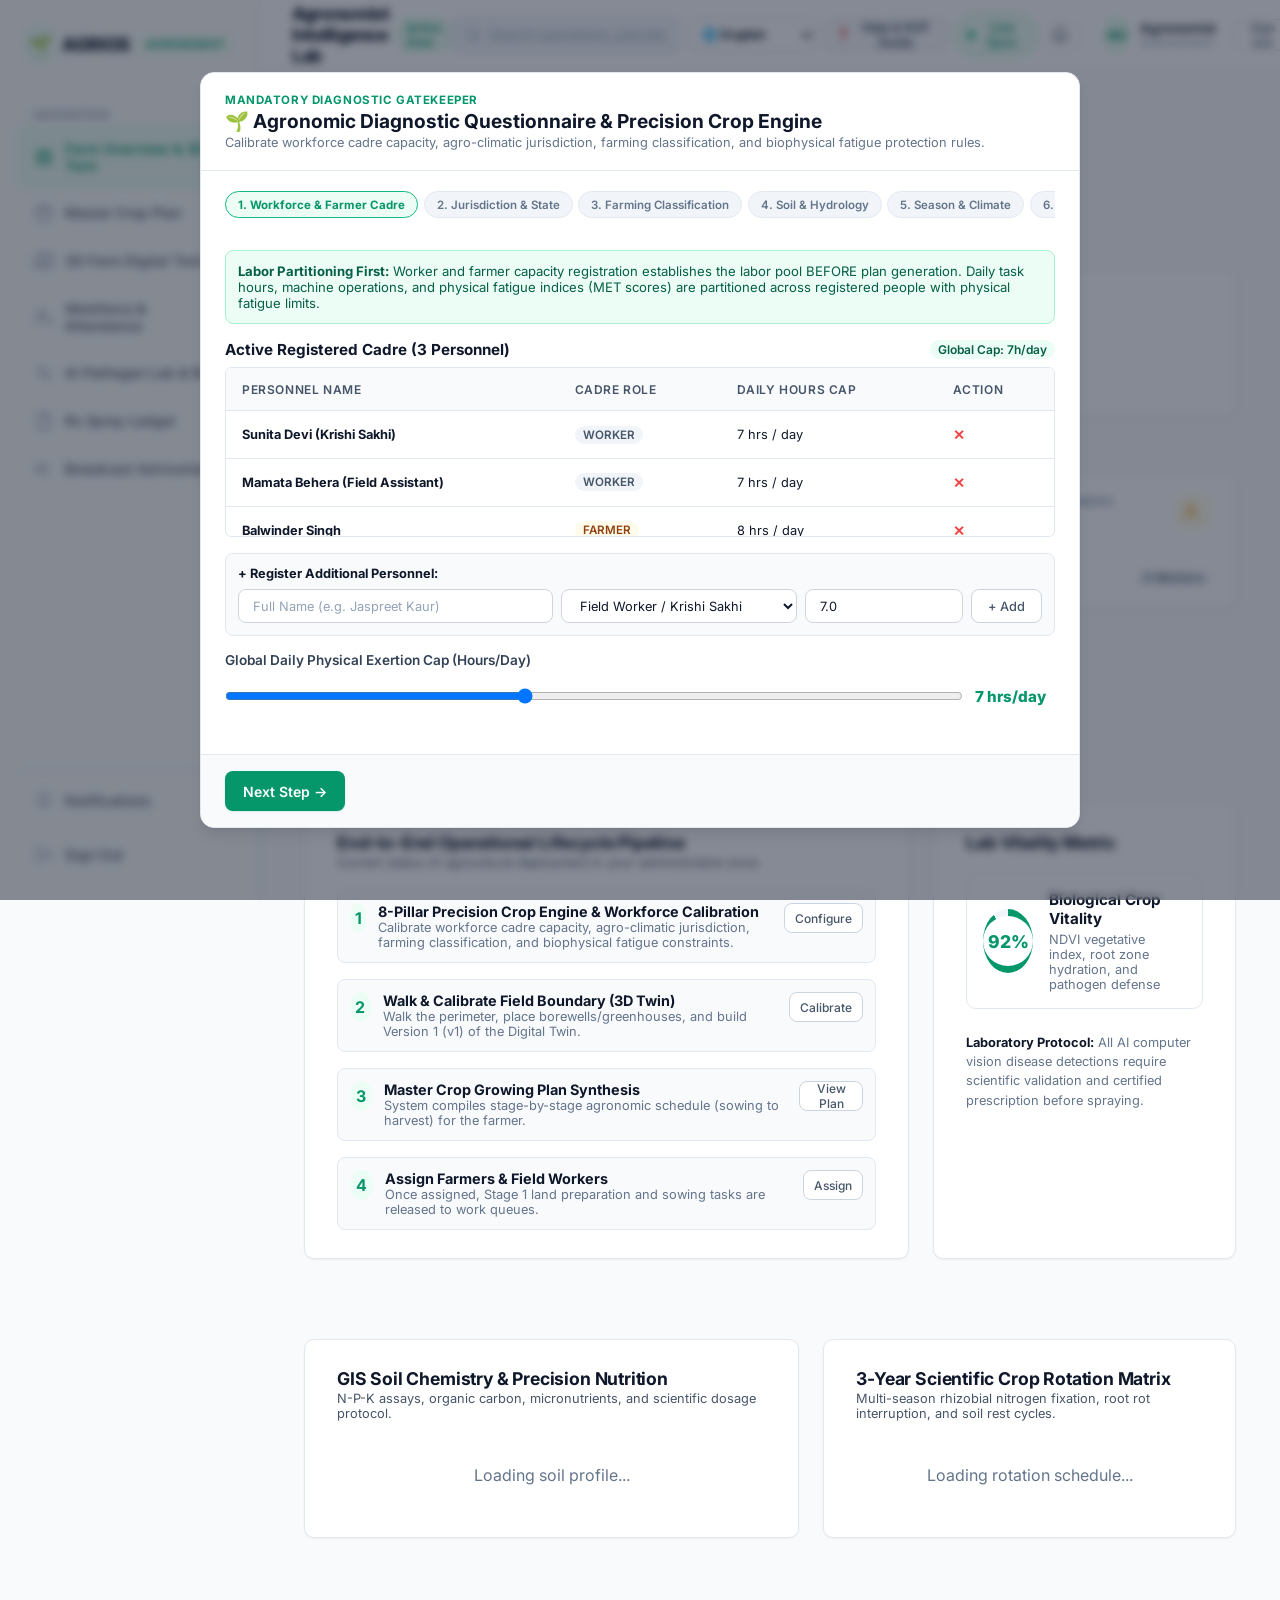
==== frontend/agronomist.html @ 54ddd195 "fix(mobile): calibrate all portals and login pages for mobile phone viewports with slide drawer and " ====
<!DOCTYPE html>
<html lang="en">
<head>
  <meta charset="UTF-8">
  <meta name="viewport" content="width=device-width, initial-scale=1.0, maximum-scale=1.0, user-scalable=no">
  <title>AGRIOS — Agronomist Scientific Intelligence Portal</title>
  <link rel="preconnect" href="https://fonts.googleapis.com">
  <link rel="preconnect" href="https://fonts.gstatic.com" crossorigin>
  <link href="https://fonts.googleapis.com/css2?family=Inter:wght@400;500;600;700;800&family=JetBrains+Mono:wght@400;500;600&display=swap" rel="stylesheet">
  <link rel="stylesheet" href="css/vizitor-theme.css">
  <link rel="stylesheet" href="css/digital-twin-3d.css">
  <script type="importmap">
  {
    "imports": {
      "three": "https://unpkg.com/three@0.164.1/build/three.module.js",
      "three/addons/": "https://unpkg.com/three@0.164.1/examples/jsm/"
    }
  }
  </script>
  <style>
    /* Wizard & Stepper styles */
    .wizard-stepper {
      display: flex;
      gap: 0.35rem;
      margin-bottom: 1.5rem;
      overflow-x: auto;
      padding-bottom: 0.5rem;
    }
    .step-pill {
      font-size: 0.72rem;
      font-weight: 600;
      padding: 0.35rem 0.75rem;
      border-radius: 20px;
      background: #f1f5f9;
      color: #64748b;
      border: 1px solid #e2e8f0;
      white-space: nowrap;
      cursor: pointer;
    }
    .step-pill.active {
      background: #ecfdf5;
      color: #059669;
      border-color: #10b981;
      font-weight: 700;
    }
    .step-pill.done {
      background: #f0fdf4;
      color: #16a34a;
      border-color: #bbf7d0;
    }
    .plant-dot {
      width: 14px;
      height: 14px;
      border-radius: 3px;
      display: inline-block;
      cursor: pointer;
      transition: transform 0.1s;
    }
    .plant-dot:hover {
      transform: scale(1.3);
    }
    .plant-healthy { background: #10b981; }
    .plant-stressed { background: #f59e0b; }
    .plant-dead { background: #ef4444; }

    /* Canvas Map for Field Walk Calibration */
    .field-canvas-container {
      background: #f8fafc;
      border: 2px dashed #cbd5e1;
      border-radius: 12px;
      position: relative;
      overflow: hidden;
      display: flex;
      align-items: center;
      justify-content: center;
      min-height: 340px;
    }
    .field-canvas {
      width: 100%;
      height: 340px;
      cursor: crosshair;
    }
  </style>
</head>
<body>

<div class="dashboard-layout">
  <!-- Sticky VIZITOR Sidebar -->
  <div id="sidebar-container"></div>

  <!-- Main Content Area -->
  <main class="main-content">
    <!-- Top Header -->
    <div id="navbar-container"></div>

    <!-- Dashboard Body -->
    <div class="dashboard-body">

      <!-- TAB 1: OVERVIEW -->
      <div id="tab-overview" class="vizitor-tab-content active">

        <!-- Welcome Row -->
        <div class="welcome-row">
          <div class="welcome-text">
            <div style="display:flex; align-items:center; gap:8px; margin-bottom:4px;">
              <span style="font-size:1.1rem;">🔬</span>
              <span style="font-size:0.75rem; font-weight:700; text-transform:uppercase; color:#059669; letter-spacing:0.05em;" id="agro-persona-badge">
                Punjab Central Division
              </span>
            </div>
            <h2>Agronomy Intelligence & Diagnostic Lab</h2>
            <p id="agro-doctor-name">Senior Crop Scientist • ICAR / PAU Advisory Fellow • Overseeing Agricultural Zoning & Diagnostics</p>
          </div>
          <div class="welcome-actions">
            <button class="btn-secondary" onclick="openOnboardingWizard(false)">
              ⚙️ Precision Engine Configuration
            </button>
            <button class="btn-primary" onclick="switchTab('fieldcalibration')">
              🚶 Walk & Calibrate 3D Farm
            </button>
          </div>
        </div>

        <!-- Active Profile / Clean-Slate Progress Banner -->
        <div class="card-panel" style="border-left:4px solid #10b981; background:#ffffff; padding:1.25rem 1.5rem;">
          <div style="display:flex; justify-content:space-between; align-items:center; flex-wrap:wrap; gap:1rem;">
            <div>
              <div style="font-size:0.75rem; font-weight:700; text-transform:uppercase; color:#059669; letter-spacing:0.05em;">
                Agricultural Operating Status
              </div>
              <div style="font-size:0.95rem; font-weight:700; color:#0f172a; margin-top:2px;" id="profile-summary-text">
                Pristine Baseline • Awaiting Crop Configuration & Field Boundary Calibration
              </div>
              <div style="font-size:0.8rem; color:#64748b; margin-top:4px;" id="profile-sub-text">
                Calibrate workforce & crop parameters $\to$ Walk and calibrate field $\to$ Master crop growing plan is auto-synthesized.
              </div>
            </div>
            <div style="display:flex; gap:8px; align-items:center;">
              <span class="card-badge badge-success" id="profile-badge-status">Step 1: Configuration</span>
              <button class="btn-primary" onclick="openOnboardingWizard(false)" style="height:34px; font-size:0.8rem;">
                ⚙️ Precision Engine
              </button>
            </div>
          </div>
        </div>

        <!-- Summary Grid Cards -->
        <div class="summary-grid">
          <div class="summary-card">
            <div class="card-header-row">
              <span class="card-title">Calibrated Farmland</span>
              <div class="card-icon-container card-icon-green">
                <svg viewBox="0 0 24 24" fill="none" stroke="currentColor" stroke-width="2"><polygon points="1 6 1 22 8 18 16 22 23 18 23 2 16 6 8 2 1 6"/></svg>
              </div>
            </div>
            <div class="card-value-row">
              <div class="card-value" id="card-calibrated-acres">0 <span style="font-size:1rem; font-weight:500; color:#64748b;">Acres</span></div>
              <span class="card-badge badge-neutral" id="card-calibrated-badge">Uncalibrated</span>
            </div>
          </div>

          <div class="summary-card">
            <div class="card-header-row">
              <span class="card-title">Selected Crop & Plan</span>
              <div class="card-icon-container card-icon-blue">
                <svg viewBox="0 0 24 24" fill="none" stroke="currentColor" stroke-width="2"><rect x="3" y="4" width="18" height="18" rx="2"/></svg>
              </div>
            </div>
            <div class="card-value-row">
              <div class="card-value" id="card-crop-name" style="font-size:1.4rem;">Pending</div>
              <span class="card-badge badge-neutral" id="card-duration-badge">0 Days</span>
            </div>
          </div>

          <div class="summary-card">
            <div class="card-header-row">
              <span class="card-title">Supervised Farmers</span>
              <div class="card-icon-container card-icon-amber">
                <svg viewBox="0 0 24 24" fill="none" stroke="currentColor" stroke-width="2"><path d="M17 21v-2a4 4 0 0 0-4-4H5a4 4 0 0 0-4 4v2"/><circle cx="9" cy="7" r="4"/></svg>
              </div>
            </div>
            <div class="card-value-row">
              <div class="card-value" id="card-farmer-count">0</div>
              <span class="card-badge badge-neutral" id="card-worker-badge">0 Workers</span>
            </div>
          </div>

          <div class="summary-card">
            <div class="card-header-row">
              <span class="card-title">Active Field Tasks</span>
              <div class="card-icon-container card-icon-green">
                <svg viewBox="0 0 24 24" fill="none" stroke="currentColor" stroke-width="2"><polyline points="9 11 12 14 22 4"/></svg>
              </div>
            </div>
            <div class="card-value-row">
              <div class="card-value" id="card-task-count">0</div>
              <span class="card-badge badge-success">Released</span>
            </div>
          </div>
        </div>
        <div style="display:grid; grid-template-columns: 2fr 1fr; gap:1.5rem;">
          <div class="card-panel">
            <div class="panel-header">
              <div>
                <h3 class="panel-title">End-to-End Operational Lifecycle Pipeline</h3>
                <p class="panel-subtitle">Current status of agricultural deployment in your administrative zone.</p>
              </div>
            </div>

            <div style="display:flex; flex-direction:column; gap:1rem;">
              <div style="display:flex; align-items:flex-start; gap:12px; padding:12px; background:#f8fafc; border:1px solid #e2e8f0; border-radius:8px;">
                <div style="width:30px; height:30px; border-radius:50%; background:#ecfdf5; color:#059669; font-weight:700; display:flex; align-items:center; justify-content:center;">1</div>
                <div style="flex-grow:1;">
                  <div style="font-weight:700; font-size:0.9rem; color:#0f172a;">8-Pillar Precision Crop Engine & Workforce Calibration</div>
                  <div style="font-size:0.8rem; color:#64748b;">Calibrate workforce cadre capacity, agro-climatic jurisdiction, farming classification, and biophysical fatigue constraints.</div>
                </div>
                <button class="btn-secondary" onclick="openOnboardingWizard(false)" style="height:30px; padding:0 10px; font-size:0.75rem;">Configure</button>
              </div>

              <div style="display:flex; align-items:flex-start; gap:12px; padding:12px; background:#f8fafc; border:1px solid #e2e8f0; border-radius:8px;">
                <div style="width:30px; height:30px; border-radius:50%; background:#ecfdf5; color:#059669; font-weight:700; display:flex; align-items:center; justify-content:center;">2</div>
                <div style="flex-grow:1;">
                  <div style="font-weight:700; font-size:0.9rem; color:#0f172a;">Walk & Calibrate Field Boundary (3D Twin)</div>
                  <div style="font-size:0.8rem; color:#64748b;">Walk the perimeter, place borewells/greenhouses, and build Version 1 (v1) of the Digital Twin.</div>
                </div>
                <button class="btn-secondary" onclick="switchTab('fieldcalibration')" style="height:30px; padding:0 10px; font-size:0.75rem;">Calibrate</button>
              </div>

              <div style="display:flex; align-items:flex-start; gap:12px; padding:12px; background:#f8fafc; border:1px solid #e2e8f0; border-radius:8px;">
                <div style="width:30px; height:30px; border-radius:50%; background:#ecfdf5; color:#059669; font-weight:700; display:flex; align-items:center; justify-content:center;">3</div>
                <div style="flex-grow:1;">
                  <div style="font-weight:700; font-size:0.9rem; color:#0f172a;">Master Crop Growing Plan Synthesis</div>
                  <div style="font-size:0.8rem; color:#64748b;">System compiles stage-by-stage agronomic schedule (sowing to harvest) for the farmer.</div>
                </div>
                <button class="btn-secondary" onclick="switchTab('cropplan')" style="height:30px; padding:0 10px; font-size:0.75rem;">View Plan</button>
              </div>

              <div style="display:flex; align-items:flex-start; gap:12px; padding:12px; background:#f8fafc; border:1px solid #e2e8f0; border-radius:8px;">
                <div style="width:30px; height:30px; border-radius:50%; background:#ecfdf5; color:#059669; font-weight:700; display:flex; align-items:center; justify-content:center;">4</div>
                <div style="flex-grow:1;">
                  <div style="font-weight:700; font-size:0.9rem; color:#0f172a;">Assign Farmers & Field Workers</div>
                  <div style="font-size:0.8rem; color:#64748b;">Once assigned, Stage 1 land preparation and sowing tasks are released to work queues.</div>
                </div>
                <button class="btn-secondary" onclick="switchTab('subordinates')" style="height:30px; padding:0 10px; font-size:0.75rem;">Assign</button>
              </div>
            </div>
          </div>

          <!-- Quick Lab Diagnostics Card -->
          <div class="card-panel">
            <div class="panel-header">
              <h3 class="panel-title">Lab Vitality Metric</h3>
            </div>
            <div id="health-ring-container">
              <!-- Rendered via components.js -->
            </div>
            <div style="margin-top:1.5rem; font-size:0.8rem; color:#64748b; line-height:1.5;">
              <strong style="color:#0f172a;">Laboratory Protocol:</strong> All AI computer vision disease detections require scientific validation and certified prescription before spraying.
            </div>
          </div>
        </div>

        <!-- Soil Analysis & Crop Rotation Scientific Panels -->
        <div style="display:grid; grid-template-columns: 1.2fr 1fr; gap:1.5rem; margin-top:1.5rem;">
          <div class="card-panel" id="soil-analysis-card">
            <div class="panel-header">
              <div>
                <h3 class="panel-title">GIS Soil Chemistry & Precision Nutrition</h3>
                <p class="panel-subtitle">N-P-K assays, organic carbon, micronutrients, and scientific dosage protocol.</p>
              </div>
            </div>
            <div id="soil-analysis-body">
              <div style="text-align:center; padding:1.5rem; color:#64748b;">Loading soil profile...</div>
            </div>
          </div>

          <div class="card-panel" id="crop-rotation-card">
            <div class="panel-header">
              <div>
                <h3 class="panel-title">3-Year Scientific Crop Rotation Matrix</h3>
                <p class="panel-subtitle">Multi-season rhizobial nitrogen fixation, root rot interruption, and soil rest cycles.</p>
              </div>
            </div>
            <div id="crop-rotation-body">
              <div style="text-align:center; padding:1.5rem; color:#64748b;">Loading rotation schedule...</div>
            </div>
          </div>
        </div>
      </div>

      <!-- TAB 2: MASTER CROP GROWING PLAN -->
      <div id="tab-cropplan" class="vizitor-tab-content">
        <div class="card-panel">
          <div class="panel-header" style="flex-wrap:wrap; gap:12px;">
            <div>
              <h3 class="panel-title" id="crop-plan-header-title">Master Crop Growing Plan & Precision Engine</h3>
              <p class="panel-subtitle">Comprehensive lifecycle stages, water regimes, partitioned workforce tasks, and real-time weather adaptation protocols.</p>
            </div>
            <div style="display:flex; gap:8px;">
              <button class="btn-secondary" onclick="openOnboardingWizard(false)">
                ⚙️ Reconfigure Precision Engine
              </button>
              <button class="btn-primary" onclick="activateCropPlanOnFarm()">
                ⚡ Activate Plan & Release Stage 1 Tasks
              </button>
            </div>
          </div>

          <div id="crop-plan-container">
            <div style="text-align:center; padding:2rem; color:#64748b;">
              Loading agronomic master schedule...
            </div>
          </div>
        </div>
      </div>

      <!-- TAB 3: 3D DIGITAL TWIN & FARM CALIBRATION -->
      <div id="tab-fieldcalibration" class="vizitor-tab-content">

        <!-- Walk & Calibrate Header Bar (Collapsible) -->
        <div class="dt3d-calibrate-bar" id="dt3d-calibrate-bar">
          <div>
            <h3>🚀 Walk & Calibrate Field Boundary</h3>
            <p>Trace GPS perimeter and build the 3D Digital Twin.</p>
          </div>
          <div style="display:flex; gap:8px; align-items:center; flex-wrap:wrap;">
            <div style="display:flex; gap:6px; align-items:center;">
              <input type="text" id="calib-farm-name" value="Greenfield Model Farm" class="form-control" style="width:180px; height:34px; font-size:0.8rem;">
              <input type="number" id="calib-acres" step="0.5" value="14.5" class="form-control" style="width:80px; height:34px; font-size:0.8rem;" placeholder="Acres">
              <select id="calib-crop" class="form-control" onchange="window._dt3dChangeCrop(this.value)" style="width:140px; height:34px; font-size:0.8rem;">
                <option value="Wheat" selected>Wheat</option>
                <option value="Rice">Rice / Paddy</option>
                <option value="Tomato">Tomato</option>
                <option value="Maize">Maize</option>
                <option value="Potato">Potato</option>
                <option value="Cotton">Cotton</option>
                <option value="Pisciculture">Pisciculture (Aquaculture)</option>
              </select>
            </div>
            <button class="btn-primary" id="btn-calibrate-submit" onclick="handleWalkAndCalibrate(event)" style="height:34px; font-size:0.8rem; white-space:nowrap;">
              🚀 Calibrate & Build 3D Twin
            </button>
            <button class="dt3d-edit-toggle-btn" id="btn-edit-farm-toggle" onclick="window._dt3dToggleEditMode()" title="Toggle CAD World Editor" style="height:34px;">
              <span>📐</span> EDIT FARM
            </button>
            <div style="font-size:0.72rem; color:#64748b;">
              <span class="card-badge badge-success" id="twin-healthy-count" style="font-size:0.68rem;">1180 Healthy</span>
              <span class="card-badge badge-warning" id="twin-stressed-count" style="font-size:0.68rem;">20 Stressed</span>
              <span class="card-badge badge-danger" id="twin-dead-count" style="font-size:0.68rem;">0 Dead</span>
            </div>
          </div>
        </div>

        <!-- 3D Viewport Wrapper -->
        <div class="dt3d-viewport-wrapper" id="dt3d-viewport-wrapper">

          <!-- 3D Canvas Container -->
          <div class="dt3d-canvas-container" id="dt3d-canvas-container">

            <!-- Floating CAD Editor Dock (Top Center) -->
            <div class="dt3d-editor-dock" id="dt3d-editor-dock" onclick="event.stopPropagation()">
              <button class="dt3d-cad-btn active" data-tool="select" onclick="window._dt3dSelectTool('select', this)" title="Select & Move (Drag objects, 'R' to rotate, Del to delete)">
                <span class="dt3d-cad-btn-icon">↖</span> Select
              </button>
              <button class="dt3d-cad-btn" data-tool="road" onclick="window._dt3dSelectTool('road', this)" title="Draw Road Ribbon (Click points, click Complete or Enter to finish)">
                <span class="dt3d-cad-btn-icon">🛤️</span> Road
              </button>
              <button class="dt3d-cad-btn" data-tool="field" onclick="window._dt3dSelectTool('field', this)" title="Draw Field Parcel (Click vertices, click Complete or Enter to finish)">
                <span class="dt3d-cad-btn-icon">🌾</span> Field
              </button>
              <button class="dt3d-cad-btn" data-tool="irrigation" onclick="window._dt3dSelectTool('irrigation', this)" title="Route Irrigation Pipeline">
                <span class="dt3d-cad-btn-icon">💧</span> Irrigation
              </button>
              <button class="dt3d-cad-btn" data-tool="building" onclick="window._dt3dSelectTool('building', this)" title="Place Agricultural Buildings">
                <span class="dt3d-cad-btn-icon">🏗️</span> Building
              </button>
              <button class="dt3d-cad-btn" data-tool="plants" onclick="window._dt3dSelectTool('plants', this)" title="Configure Plant Spacing & Density">
                <span class="dt3d-cad-btn-icon">🌱</span> Plants
              </button>
              <div class="dt3d-cad-divider"></div>
              <!-- Contextual Action Buttons for Active Tool (Enter/Esc) -->
              <button class="dt3d-cad-btn dt3d-cad-finish-btn" id="btn-cad-finish" onclick="event.stopPropagation(); window._dt3dFinishCADTool()" title="Complete Road/Field (Enter)" style="display:none;">
                <span class="dt3d-cad-btn-icon">✓</span> <span id="lbl-cad-finish">Complete</span>
              </button>
              <button class="dt3d-cad-btn dt3d-cad-clear-btn" id="btn-cad-clear" onclick="event.stopPropagation(); window._dt3dClearCADTool()" title="Clear Points (Esc)" style="display:none;">
                <span class="dt3d-cad-btn-icon">✕</span> Clear
              </button>
              <div class="dt3d-cad-divider"></div>
              <button class="dt3d-cad-btn" onclick="window._dt3dUndo()" title="Undo Last CAD Action (Ctrl+Z)">
                <span class="dt3d-cad-btn-icon">↩</span> Undo
              </button>
              <button class="dt3d-cad-btn" onclick="window._dt3dRedo()" title="Redo CAD Action (Ctrl+Shift+Z)">
                <span class="dt3d-cad-btn-icon">↪</span> Redo
              </button>
              <div class="dt3d-cad-divider"></div>
              <button class="dt3d-cad-btn" onclick="window._dt3dSaveLayout()" style="background:#059669; color:#fff;" title="Save 3D Farm Layout to God Database">
                <span class="dt3d-cad-btn-icon">💾</span> Save Layout
              </button>
              <button class="dt3d-cad-btn" onclick="window._dt3dToggleEditMode()" style="color:#ef4444;" title="Exit Edit Mode">
                ✕
              </button>
            </div>

            <!-- Sub-Palette for Building Placement -->
            <div class="dt3d-building-palette" id="dt3d-building-palette" onclick="event.stopPropagation()">
              <button class="dt3d-palette-item active" data-bldg="shed" onclick="window._dt3dSelectBuilding('shed', this)">🏭 Machinery Shed</button>
              <button class="dt3d-palette-item" data-bldg="office" onclick="window._dt3dSelectBuilding('office', this)">🏢 Farm Office</button>
              <button class="dt3d-palette-item" data-bldg="polyhouse" onclick="window._dt3dSelectBuilding('polyhouse', this)">🌿 Polyhouse</button>
              <button class="dt3d-palette-item" data-bldg="silo" onclick="window._dt3dSelectBuilding('silo', this)">🌾 Grain Silo</button>
              <button class="dt3d-palette-item" data-bldg="coldstorage" onclick="window._dt3dSelectBuilding('coldstorage', this)">❄️ Cold Storage</button>
            </div>

            <!-- Live CAD Area Measurement HUD -->
            <div class="dt3d-cad-measure-hud" id="dt3d-cad-measure-hud">
              <span>📐 Parcel Measurement:</span>
              <strong id="dt3d-measure-acres">0.00 Acres</strong>
              <span style="color:#94a3b8;">(<span id="dt3d-measure-sqm">0</span> m²)</span>
            </div>

            <!-- HUD Overlay (top) -->
            <div class="dt3d-hud" id="dt3d-hud" onclick="event.stopPropagation()">
              <div class="dt3d-hud-pill"><span class="hud-icon">🛰️</span> LAI: <strong>3.8</strong></div>
              <div class="dt3d-hud-pill"><span class="hud-icon">🌱</span> Canopy: <strong>72.5%</strong></div>
              <div class="dt3d-hud-pill"><span class="hud-icon">📊</span> NDVI: <strong>0.78</strong></div>
              <div class="dt3d-hud-pill"><span class="hud-icon">⚡</span> Stress: <strong style="color:#34d399">0.12</strong></div>
            </div>

            <!-- Weather Badge (top-right) -->
            <div class="dt3d-weather-badge" id="dt3d-weather-badge" onclick="event.stopPropagation()">
              <span>☀️</span> <span>Clear Sky</span> <span style="color:#94a3b8">|</span> <span>28°C</span>
            </div>

            <!-- Left Toolbar: Layer Toggles -->
            <div class="dt3d-toolbar" id="dt3d-layer-toolbar" onclick="event.stopPropagation()">
              <button class="dt3d-toolbar-btn active" data-layer="fields" title="Fields" onclick="window._dt3dToggleLayer('fields', this)">🌾</button>
              <button class="dt3d-toolbar-btn active" data-layer="crops" title="Crops" onclick="window._dt3dToggleLayer('crops', this)">🌱</button>
              <button class="dt3d-toolbar-btn active" data-layer="workers" title="Workers" onclick="window._dt3dToggleLayer('workers', this)">👷</button>
              <button class="dt3d-toolbar-btn active" data-layer="infrastructure" title="Infrastructure" onclick="window._dt3dToggleLayer('infrastructure', this)">🏗️</button>
              <button class="dt3d-toolbar-btn" data-layer="risks" title="Risk Zones" onclick="window._dt3dToggleLayer('risks', this)">⚠️</button>
              <div class="dt3d-toolbar-divider"></div>
              <button class="dt3d-toolbar-btn" title="Weather: Clear" onclick="window._dt3dCycleWeather()">🌤️</button>
              <button class="dt3d-toolbar-btn" title="Fullscreen" onclick="window._dt3dToggleFullscreen()">⛶</button>
            </div>

            <!-- Right Panel: Camera Presets -->
            <div class="dt3d-camera-panel" id="dt3d-camera-panel" onclick="event.stopPropagation()">
              <button class="dt3d-toolbar-btn active" data-camera="overview" title="Bird's Eye" onclick="window._dt3dSetCamera('overview', this)">🦅</button>
              <button class="dt3d-toolbar-btn" data-camera="field_focus" title="Field Close-up" onclick="window._dt3dSetCamera('field_focus', this)">🔍</button>
              <button class="dt3d-toolbar-btn" data-camera="worker_focus" title="Worker View" onclick="window._dt3dSetCamera('worker_focus', this)">👤</button>
              <button class="dt3d-toolbar-btn" data-camera="infrastructure" title="Infrastructure" onclick="window._dt3dSetCamera('infrastructure', this)">🏭</button>
            </div>

            <!-- Time Simulation Slider (bottom-center) -->
            <div class="dt3d-time-control" id="dt3d-time-control" onclick="event.stopPropagation()" style="display:flex; align-items:center; gap:8px;">
              <span class="dt3d-time-label">Growth Day:</span>
              <input type="range" class="dt3d-time-slider" id="dt3d-time-slider" min="1" max="120" value="30" oninput="window._dt3dSetDay(this.value)">
              <span class="dt3d-time-day" id="dt3d-day-label" style="min-width:55px;">Day 30</span>
              <button type="button" class="btn-primary" id="btn-dispatch-current-day" onclick="window._dt3dDispatchCurrentDayTasks()" style="height:28px; font-size:0.75rem; padding:0 10px; background:#059669; border-radius:14px; white-space:nowrap; display:inline-flex; align-items:center; gap:4px; border:none; color:white; cursor:pointer;">
                <span>🚀</span> Execute & Dispatch Day <span id="dt3d-dispatch-day-num">30</span> Tasks
              </button>
              <button type="button" class="btn-secondary" id="btn-randomize-outbreak" onclick="window._dt3dRandomizeDiseases()" style="height:28px; font-size:0.74rem; padding:0 9px; border-radius:14px; white-space:nowrap; display:inline-flex; align-items:center; gap:4px; border:1px solid #cbd5e1; background:#ffffff; color:#334155; cursor:pointer;" title="Randomize disease outbreaks schedule for live demonstration">
                <span>🎲</span> Randomize Outbreaks
              </button>
            </div>

            <!-- Minimap (bottom-right, offset above time control) -->
            <div class="dt3d-minimap" id="dt3d-minimap" onclick="event.stopPropagation()" style="bottom: 60px;">
              <span class="dt3d-minimap-label">MINIMAP</span>
              <canvas id="dt3d-minimap-canvas" width="160" height="120"></canvas>
            </div>

            <!-- Inspector Panel (bottom, hidden by default) -->
            <div class="dt3d-inspector" id="dt3d-inspector" onclick="event.stopPropagation()">
              <div class="dt3d-inspector-header">
                <span class="dt3d-inspector-title">📍 Select an object</span>
                <button class="dt3d-inspector-close" onclick="event.stopPropagation(); document.getElementById('dt3d-inspector').classList.remove('visible')">✕</button>
              </div>
              <div class="dt3d-inspector-grid">
                <div class="dt3d-inspector-stat"><label>Type</label><span class="val">—</span></div>
              </div>
            </div>

            <!-- Loading Overlay (shown during init) -->
            <div class="dt3d-loading" id="dt3d-loading-init" style="display:none;">
              <div class="dt3d-loading-spinner"></div>
              <div>Initializing 3D Digital Twin...</div>
            </div>

          </div><!-- /dt3d-canvas-container -->

        </div><!-- /dt3d-viewport-wrapper -->

        <!-- Modal CAD Dialog (Field & Plant Spacing Configuration) -->
        <div class="dt3d-cad-modal-overlay" id="dt3d-cad-modal-overlay">
          <div class="dt3d-cad-modal">
            <div class="dt3d-cad-modal-title" id="dt3d-cad-modal-title">🌱 Configure Field Parcel & Planting Grid</div>
            <div class="dt3d-cad-modal-field">
              <label>Field Name</label>
              <input type="text" id="cad-field-name" value="Field E (North-Central)">
            </div>
            <div class="dt3d-cad-modal-field">
              <label>Crop / Variety</label>
              <select id="cad-field-crop">
                <option value="Wheat">Wheat (PBW 550 / HD 2967)</option>
                <option value="Rice">Rice / Paddy (PR 126)</option>
                <option value="Tomato">Tomato (Himsona Protected)</option>
                <option value="Cotton">Cotton (Bt RCH 659)</option>
                <option value="Potato">Potato (Kufri Pukhraj)</option>
                <option value="Pisciculture">Pisciculture (Carp / Tilapia)</option>
              </select>
            </div>
            <div style="display:grid; grid-template-columns: 1fr 1fr; gap:10px;">
              <div class="dt3d-cad-modal-field">
                <label>Total Plant Count</label>
                <input type="number" id="cad-plant-count" value="1200" step="100">
              </div>
              <div class="dt3d-cad-modal-field">
                <label>Row Spacing (m)</label>
                <input type="number" id="cad-row-spacing" value="0.8" step="0.1">
              </div>
            </div>
            <div class="dt3d-cad-modal-actions">
              <button type="button" class="btn-secondary" onclick="window._dt3dCloseCadModal()">Cancel</button>
              <button type="button" class="btn-primary" onclick="window._dt3dSubmitPlantConfig()">Apply & Re-Plant</button>
            </div>
          </div>
        </div>

        <!-- Version & Save Row -->
        <div style="display:flex; justify-content:space-between; align-items:center; margin-top:12px;">
          <div style="font-size:0.8rem; color:#64748b;">Version: <strong id="twin-version-label" style="color:#059669;">v1 (Current)</strong> · <span id="dt3d-scene-stats" style="color:#94a3b8;">Scene loading...</span></div>
          <button class="btn-secondary" onclick="savePlantingGridStatus()" style="height:32px; font-size:0.75rem;">
            💾 Save Twin Status
          </button>
        </div>

      </div>

      <!-- TAB 4: SUBORDINATES (ASSIGN FARMERS & WORKERS) -->
      <div id="tab-subordinates" class="vizitor-tab-content">
        <div class="card-panel">
          <div class="panel-header">
            <div>
              <h3 class="panel-title">Subordinate Agricultural Personnel</h3>
              <p class="panel-subtitle">Register and oversee Farmers and Krishi Sakhi field workers for calibrated farms.</p>
            </div>
            <div style="display:flex; gap:8px;">
              <button class="btn-secondary" onclick="openRegisterSubordinateModal('worker')">
                + Register Krishi Sakhi
              </button>
              <button class="btn-primary" onclick="openRegisterSubordinateModal('farmer')">
                + Register Farmer
              </button>
            </div>
          </div>

          <div class="vizitor-table-container">
            <table class="vizitor-table">
              <thead>
                <tr>
                  <th>Persona / Code</th>
                  <th>Role</th>
                  <th>Assigned Farm</th>
                  <th>Contact Info</th>
                  <th>Tasks Queue</th>
                  <th>1-Click Access</th>
                </tr>
              </thead>
              <tbody id="subordinates-table-body">
                <!-- Dynamically populated -->
              </tbody>
            </table>
          </div>
        </div>

        <!-- Field Workforce Attendance & Geotag Audit -->
        <div class="card-panel" style="margin-top: 1.5rem;">
          <div class="panel-header">
            <div>
              <h3 class="panel-title">📍 Field Workforce Attendance & Geotag Audit</h3>
              <p class="panel-subtitle">Real-time GPS check-ins, field parcels, operations logged, and active shift status.</p>
            </div>
            <div style="display:flex; gap:8px;">
              <button class="btn-secondary" onclick="loadWorkforceAttendance()" style="font-size:0.8rem; padding:0.4rem 0.8rem;">
                🔄 Refresh Ledger
              </button>
            </div>
          </div>

          <div class="vizitor-table-container">
            <table class="vizitor-table">
              <thead>
                <tr>
                  <th>Timestamp</th>
                  <th>Worker Name / ID</th>
                  <th>Assigned Parcel</th>
                  <th>GPS Coordinates</th>
                  <th>Operation & Inputs Logged</th>
                  <th>Shift Status</th>
                </tr>
              </thead>
              <tbody id="workforce-attendance-body">
                <!-- Dynamically populated via loadWorkforceAttendance() -->
              </tbody>
            </table>
          </div>
        </div>
      </div>

      <!-- TAB 5: PATHOGEN AI OBSERVATIONS -->
      <div id="tab-diagnostics" class="vizitor-tab-content">
        <div class="card-panel">
          <div class="panel-header">
            <div>
              <h3 class="panel-title">Automated Pathogen Telemetry & Vision Feeds</h3>
              <p class="panel-subtitle">Edge AI observations flagged by camera drones and mobile leaf scanners.</p>
            </div>
            <button class="btn-primary" onclick="openCertifyRxModal()">
              💊 + Issue Spray Prescription
            </button>
          </div>

          <div class="vizitor-table-container">
            <table class="vizitor-table">
              <thead>
                <tr>
                  <th>Observation ID</th>
                  <th>Field Zone</th>
                  <th>Symptom Assessment</th>
                  <th>AI Target Pathogen</th>
                  <th>AI Confidence</th>
                  <th>Validation Status</th>
                  <th>Action</th>
                </tr>
              </thead>
              <tbody id="pathogen-observations-body">
                <!-- Dynamically populated via loadCameraObservations() -->
              </tbody>
            </table>
          </div>
        </div>
      </div>

      <!-- TAB 6: PRESCRIPTIONS -->
      <div id="tab-prescriptions" class="vizitor-tab-content">
        <div style="display:grid; grid-template-columns: 1.8fr 1.2fr; gap:1.5rem;">
          <div class="card-panel">
            <div class="panel-header">
              <div>
                <h3 class="panel-title">Certified Spray Prescription Ledger</h3>
                <p class="panel-subtitle">Agronomist-certified bio-pesticide and fungicide applications.</p>
              </div>
              <button class="btn-primary" onclick="openCertifyRxModal()">
                💊 + Certify Prescription
              </button>
            </div>

            <div class="vizitor-table-container">
              <table class="vizitor-table">
                <thead>
                  <tr>
                    <th>Rx Code</th>
                    <th>Pathogen Target</th>
                    <th>Certified Formulation</th>
                    <th>Dosage / Acre</th>
                    <th>Execution Status</th>
                  </tr>
                </thead>
                <tbody id="prescriptions-table-body">
                  <!-- Populated dynamically via loadPrescriptions() -->
                </tbody>
              </table>
            </div>
          </div>

          <!-- Live Spray Weather Suitability Card -->
          <div class="card-panel" id="spray-weather-container">
            <div class="panel-header">
              <div>
                <h3 class="panel-title">Micro-Weather Spray Suitability</h3>
                <p class="panel-subtitle">Real-time wind, inversion, and drift risk audit.</p>
              </div>
            </div>
            <div id="spray-weather-body">
              <div style="text-align:center; padding:1.5rem; color:#64748b;">Checking spray weather...</div>
            </div>
          </div>
        </div>
      </div>

      <!-- TAB: NOTIFICATIONS -->
      <div id="tab-notifications" class="vizitor-tab-content">
        <div id="notifications-tab-container"></div>
      </div>

      <!-- TAB: BROADCAST CIRCULARS -->
      <div id="tab-circulars" class="vizitor-tab-content">
        <div class="card-panel">
          <div class="panel-header">
            <div>
              <h3 class="panel-title">Broadcast Agronomic Advisories</h3>
              <p class="panel-subtitle">Direct omni-channel alerts (SMS, WhatsApp, AGRIOS Mobile) dispatched to registered farming families.</p>
            </div>
            <button class="btn-primary" onclick="openBroadcastCircularModal()">
              📡 + Broadcast Advisory Circular
            </button>
          </div>

          <div id="circulars-feed-container" style="display:flex; flex-direction:column; gap:12px;">
            <div style="background:#f8fafc; border:1px solid #e2e8f0; border-left:4px solid #10b981; border-radius:8px; padding:1.25rem;">
              <div style="display:flex; justify-content:space-between; align-items:center;">
                <h4 style="font-size:0.95rem; color:#0f172a; margin:0;">Prophylactic Seed Treatment Protocol: PBW-550 Wheat</h4>
                <span class="card-badge badge-success">Broadcasted</span>
              </div>
              <p style="font-size:0.85rem; color:#475569; margin:8px 0;">Mandatory application of Trichoderma viride @ 4g/kg seed to protect against loose smut and root rot. Complete Rauni watering prior to calibration.</p>
              <div style="font-size:0.75rem; color:#64748b;">Reach: 1,450 Farmers • SMS Gateway + WhatsApp Sahayak</div>
            </div>
          </div>
        </div>
      </div>

    </div>
  </main>
</div>

<!-- Modal: Agronomic Diagnostic Questionnaire & Precision Crop Engine -->
<div id="onboarding-wizard-modal" class="vizitor-modal-overlay">
  <div class="vizitor-modal" style="max-width:880px; width:94%; max-height:92vh; display:flex; flex-direction:column;">
    <div class="vizitor-modal-header" style="padding:1.25rem 1.5rem; border-bottom:1px solid #e2e8f0; display:flex; justify-content:space-between; align-items:flex-start;">
      <div>
        <div style="font-size:0.72rem; font-weight:700; text-transform:uppercase; color:#059669; letter-spacing:0.05em;">
          Mandatory Diagnostic Gatekeeper
        </div>
        <h3 class="vizitor-modal-title" style="font-size:1.2rem; margin-top:2px;">
          🌱 Agronomic Diagnostic Questionnaire & Precision Crop Engine
        </h3>
        <p style="margin:2px 0 0 0; font-size:0.8rem; color:#64748b;">
          Calibrate workforce cadre capacity, agro-climatic jurisdiction, farming classification, and biophysical fatigue protection rules.
        </p>
      </div>
      <button id="wizard-close-btn" onclick="closeOnboardingWizard()" style="border:none; background:none; font-size:1.3rem; cursor:pointer; color:#64748b; padding:2px 6px;">✕</button>
    </div>

    <div class="vizitor-modal-body" style="padding:1.25rem 1.5rem; overflow-y:auto; flex-grow:1;">
      <!-- Stepper Navigation -->
      <div class="wizard-stepper" id="wizard-stepper-container">
        <!-- Injected via JS (8 steps) -->
      </div>

      <!-- Step Container -->
      <div id="wizard-step-content" style="min-height:320px;">
        <!-- Dynamically rendered step -->
      </div>
    </div>

    <div class="vizitor-modal-footer" style="padding:1rem 1.5rem; border-top:1px solid #e2e8f0; display:flex; justify-content:space-between; align-items:center;">
      <button type="button" class="btn-secondary" id="wizard-prev-btn" onclick="wizardPrevStep()">Back</button>
      <div style="display:flex; gap:8px;">
        <button type="button" class="btn-primary" id="wizard-next-btn" onclick="wizardNextStep()">Next Step →</button>
      </div>
    </div>
  </div>
</div>

<!-- Modal: Register Subordinate (Farmer / Worker) -->
<div id="register-subordinate-modal" class="vizitor-modal-overlay">
  <div class="vizitor-modal">
    <div class="vizitor-modal-header">
      <h3 class="vizitor-modal-title" id="subordinate-modal-title">Register Subordinate</h3>
      <button onclick="closeRegisterSubordinateModal()" style="border:none; background:none; font-size:1.2rem; cursor:pointer; color:#64748b;">✕</button>
    </div>
    <form onsubmit="handleRegisterSubordinate(event)">
      <input type="hidden" id="sub-role" value="farmer">
      <div class="vizitor-modal-body">
        <div class="input-group">
          <label for="sub-name">Full Name</label>
          <input type="text" id="sub-name" required placeholder="e.g. Balwinder Singh" class="form-control">
        </div>

        <div class="input-group">
          <label for="sub-phone">Phone Number</label>
          <input type="tel" id="sub-phone" placeholder="+91 98150 00000" class="form-control" value="+91 98150 44004">
        </div>

        <div class="input-group">
          <label for="sub-email">Email (Optional - Auto-generated)</label>
          <input type="email" id="sub-email" placeholder="e.g. farmer@agrios.in" class="form-control">
        </div>

        <div style="background:#ecfdf5; border:1px solid #a7f3d0; border-radius:8px; padding:10px 14px; font-size:0.8rem; color:#065f46;">
          <strong>Default Credentials:</strong> Auto-generates sequential ID (<code>FARMER-001</code> / <code>WORKER-001</code>) and password <code>Admin@123</code>.
        </div>
      </div>

      <div class="vizitor-modal-footer">
        <button type="button" class="btn-secondary" onclick="closeRegisterSubordinateModal()">Cancel</button>
        <button type="submit" class="btn-primary">Register & Link to Farm</button>
      </div>
    </form>
  </div>
</div>

<!-- Modal: Establish Quarantine Zone -->
<div id="quarantine-modal" class="vizitor-modal-overlay">
  <div class="vizitor-modal">
    <div class="vizitor-modal-header">
      <h3 class="vizitor-modal-title">Establish Phytosanitary Containment Zone</h3>
      <button onclick="closeQuarantineModal()" style="border:none; background:none; font-size:1.2rem; cursor:pointer; color:#64748b;">✕</button>
    </div>
    <form onsubmit="handleCreateQuarantine(event)">
      <div class="vizitor-modal-body">
        <div class="input-group">
          <label>District Agro-Climatic Basin</label>
          <select id="qz-district" class="form-control" required>
            <option value="Sangrur North Basin">Sangrur North Basin</option>
            <option value="Bathinda Southern Buffer Hub">Bathinda Southern Buffer Hub</option>
            <option value="Ludhiana Model Sector">Ludhiana Model Sector</option>
            <option value="Patiala South Belt">Patiala South Belt</option>
          </select>
        </div>
        <div class="input-group">
          <label>Target Pest / Pathogen Vector</label>
          <input type="text" id="qz-pest" class="form-control" required value="Fall Armyworm (Spodoptera frugiperda)">
        </div>
        <div class="input-group">
          <label>Containment Buffer Radius (km)</label>
          <input type="number" id="qz-radius" class="form-control" value="3.5" step="0.5" min="1" max="25" required>
        </div>
        <div class="input-group">
          <label>Enforcement Level</label>
          <select id="qz-severity" class="form-control" required>
            <option value="high">High (Prophylactic ring spray + transit ban)</option>
            <option value="critical">Critical (Mandatory field isolation)</option>
            <option value="moderate">Moderate Surveillance Ring</option>
          </select>
        </div>
        <div class="input-group">
          <label>Immediate Containment Protocol</label>
          <textarea id="qz-action" class="form-control" rows="2" required>Deploy pheromone trap barrier at 50m intervals. Dispatch neem azadirachtin bio-spray to perimeter farm parcels.</textarea>
        </div>
      </div>
      <div class="vizitor-modal-footer">
        <button type="button" class="btn-secondary" onclick="closeQuarantineModal()">Cancel</button>
        <button type="submit" class="btn-primary" id="btn-submit-qz">Establish Containment Perimeter</button>
      </div>
    </form>
  </div>
</div>

<!-- Modal: Broadcast Advisory Circular -->
<div id="broadcast-circular-modal" class="vizitor-modal-overlay">
  <div class="vizitor-modal">
    <div class="vizitor-modal-header">
      <h3 class="vizitor-modal-title">Broadcast Agronomic Advisory Circular</h3>
      <button onclick="closeBroadcastCircularModal()" style="border:none; background:none; font-size:1.2rem; cursor:pointer; color:#64748b;">✕</button>
    </div>
    <form onsubmit="handleBroadcastCircular(event)">
      <div class="vizitor-modal-body">
        <div class="input-group">
          <label>Advisory Subject Line</label>
          <input type="text" id="circ-subject" class="form-control" required placeholder="e.g. Critical Yellow Rust Prophylaxis Alert" value="Pre-Sowing Rauni Moisture & Fungicide Treatment Guidance">
        </div>
        <div class="input-group">
          <label>Target Farming Recipients</label>
          <select id="circ-target" class="form-control" required>
            <option value="all">All Registered Farmers & Krishi Sakhis (Jurisdiction-wide)</option>
            <option value="farmer">Farmers Only</option>
            <option value="worker">Krishi Sakhi Field Workforce Only</option>
          </select>
        </div>
        <div class="input-group">
          <label>Advisory Directive Body</label>
          <textarea id="circ-body" class="form-control" rows="3" required>Ensure basal application of DAP @ 55 kg/acre. Treat seed lots with Trichoderma viride bio-fungicide @ 4g/kg seed. Maintain solar drip valve standby.</textarea>
        </div>
      </div>
      <div class="vizitor-modal-footer">
        <button type="button" class="btn-secondary" onclick="closeBroadcastCircularModal()">Cancel</button>
        <button type="submit" class="btn-primary" id="btn-submit-circ">Dispatch Omni-Channel Broadcast</button>
      </div>
    </form>
  </div>
</div>

<!-- Modal: Issue Prescription -->
<div id="certify-rx-modal" class="vizitor-modal-overlay">
  <div class="vizitor-modal">
    <div class="vizitor-modal-header">
      <h3 class="vizitor-modal-title">Certify Spray Prescription (Rx)</h3>
      <button onclick="closeCertifyRxModal()" style="border:none; background:none; font-size:1.2rem; cursor:pointer; color:#64748b;">✕</button>
    </div>
    <form onsubmit="handleCertifyRx(event)">
      <div class="vizitor-modal-body">
        <div class="input-group">
          <label>Target Farm Parcel</label>
          <input type="text" id="rx-farm" class="form-control" value="Green Valley Model Farm" required>
        </div>
        <div class="input-group">
          <label>Pathogen / Symptom Diagnosis</label>
          <input type="text" id="rx-diagnosis" class="form-control" value="Puccinia striiformis (Yellow Rust)" required>
        </div>
        <div class="input-group">
          <label>Active Chemical / Bio Ingredient Formulation</label>
          <input type="text" id="rx-ingredient" class="form-control" value="Propiconazole 25% EC (Tilt) + Bio-antagonist" required>
        </div>
        <div class="input-group">
          <label>Prescribed Dosage per Acre</label>
          <input type="text" id="rx-dosage" class="form-control" value="200 ml in 200 Liters water / acre" required>
        </div>
        <div class="input-group">
          <label>Safety Withholding Interval (Days)</label>
          <input type="number" id="rx-safety" class="form-control" value="7" min="1" max="30" required>
        </div>
      </div>
      <div class="vizitor-modal-footer">
        <button type="button" class="btn-secondary" onclick="closeCertifyRxModal()">Cancel</button>
        <button type="submit" class="btn-primary" id="btn-submit-rx">Certify & Dispatch to Worker Queue</button>
      </div>
    </form>
  </div>
</div>

<!-- Modal: Official Agronomic Prescription Certificate & Spray Order -->
<div id="prescription-cert-modal" class="vizitor-modal-overlay">
  <div class="vizitor-modal" style="max-width:680px; padding:0; overflow:hidden; border:2px solid #059669; border-radius:12px;">
    <!-- Formal Certificate Header -->
    <div style="background:linear-gradient(135deg, #064e3b, #059669); color:white; padding:1.5rem; text-align:center; position:relative;">
      <button onclick="closePrescriptionCertModal()" style="position:absolute; top:12px; right:14px; border:none; background:rgba(255,255,255,0.2); color:white; width:28px; height:28px; border-radius:50%; cursor:pointer; font-weight:bold;">✕</button>
      <div style="font-size:0.75rem; text-transform:uppercase; letter-spacing:0.1em; opacity:0.9;">Punjab Department of Agriculture & Farmers Welfare • ICAR-PAU Botanical Health System</div>
      <h2 style="font-size:1.35rem; font-weight:800; margin:6px 0 2px 0;">Official Agronomic Prescription & Spray Order</h2>
      <div style="font-size:0.8rem; opacity:0.85;">Certified Phytosanitary Remediation & Target Chemistry Protocol</div>
    </div>

    <!-- Certificate Body -->
    <div style="padding:1.5rem; background:#ffffff;" id="prescription-cert-printable-content">
      <div style="display:flex; justify-content:space-between; align-items:center; border-bottom:1px solid #e2e8f0; padding-bottom:10px; margin-bottom:14px;">
        <div>
          <div style="font-size:0.7rem; color:#64748b; text-transform:uppercase;">Prescription Ref</div>
          <div style="font-size:0.9rem; font-weight:800; color:#0f172a;" id="rx-cert-id">RX-2026-PB-001</div>
        </div>
        <div>
          <div style="font-size:0.7rem; color:#64748b; text-transform:uppercase;">Issuing Cadre Authority</div>
          <div style="font-size:0.9rem; font-weight:800; color:#059669;" id="rx-cert-authority">Dr. Priya Sharma (SENIOR-AGRO-01)</div>
        </div>
      </div>

      <div style="display:grid; grid-template-columns:1fr 1fr; gap:12px; margin-bottom:14px;">
        <div style="background:#f8fafc; border:1px solid #e2e8f0; border-radius:8px; padding:10px;">
          <div style="font-size:0.7rem; color:#64748b; text-transform:uppercase;">Target Farm & Parcel</div>
          <div style="font-weight:700; color:#0f172a; margin-top:2px;" id="rx-cert-farm">Green Valley Model Farm</div>
        </div>
        <div style="background:#f8fafc; border:1px solid #e2e8f0; border-radius:8px; padding:10px;">
          <div style="font-size:0.7rem; color:#64748b; text-transform:uppercase;">Verified Pathogen / Symptom</div>
          <div style="font-weight:700; color:#dc2626; margin-top:2px;" id="rx-cert-diagnosis">Puccinia striiformis (Yellow Rust)</div>
        </div>
      </div>

      <div style="background:#f0fdf4; border:1px solid #bbf7d0; border-radius:8px; padding:12px; margin-bottom:14px;">
        <div style="font-size:0.75rem; font-weight:700; color:#166534; text-transform:uppercase;">Active Formulation & Chemical Specification</div>
        <div style="font-size:1rem; font-weight:800; color:#065f46; margin-top:4px;" id="rx-cert-ingredient">Propiconazole 25% EC (Tilt) + Bio-antagonist</div>
        <div style="font-size:0.8rem; color:#166534; margin-top:4px;">
          Dosage Rate: <strong id="rx-cert-dosage">200 ml in 200 Liters water / acre</strong>
        </div>
      </div>

      <div style="display:grid; grid-template-columns:1fr 1fr; gap:12px; margin-bottom:16px;">
        <div style="background:#fffbeb; border:1px solid #fde68a; border-radius:8px; padding:10px;">
          <div style="font-size:0.7rem; color:#92400e; text-transform:uppercase;">Withholding Interval (PHI)</div>
          <div style="font-weight:700; color:#b45309; margin-top:2px;" id="rx-cert-safety">7 Days Pre-Harvest Interval</div>
        </div>
        <div style="background:#f8fafc; border:1px solid #e2e8f0; border-radius:8px; padding:10px;">
          <div style="font-size:0.7rem; color:#64748b; text-transform:uppercase;">Certification Status</div>
          <div style="font-weight:700; color:#059669; margin-top:2px;">Dispatched to Worker Queue (Verified)</div>
        </div>
      </div>

      <div style="display:flex; justify-content:space-between; align-items:flex-end; border-top:1px dashed #cbd5e1; padding-top:12px; margin-top:12px;">
        <div>
          <div style="font-size:0.7rem; color:#64748b;">Digitally Certified via AGRIOS Precision Engine</div>
          <div style="font-family:monospace; font-size:0.75rem; color:#94a3b8;" id="rx-cert-hash">SHA256: 4a9e...78f2</div>
        </div>
        <div style="text-align:right;">
          <div style="font-family:'Courier New', monospace; font-size:0.8rem; font-weight:700; color:#059669; border-bottom:1px solid #059669; padding-bottom:2px;">
            Dr. Priya Sharma
          </div>
          <div style="font-size:0.7rem; color:#64748b;">Regional Agronomist Cadre</div>
        </div>
      </div>
    </div>

    <!-- Certificate Footer Actions -->
    <div style="background:#f8fafc; border-top:1px solid #e2e8f0; padding:12px 1.5rem; display:flex; justify-content:space-between; align-items:center;">
      <button type="button" class="btn-secondary" onclick="closePrescriptionCertModal()">Close</button>
      <button type="button" class="btn-primary" onclick="printPrescriptionCertificate()" style="background:#059669;">
        🖨️ Print / Save Prescription PDF
      </button>
    </div>
  </div>
</div>

<!-- Modal: Modify Stage Equipment, Dosages & Protocols -->
<div id="modify-stage-modal" class="vizitor-modal-overlay">
  <div class="vizitor-modal" style="max-width:560px;">
    <div class="vizitor-modal-header">
      <div>
        <h3 class="vizitor-modal-title">✏️ Modify Stage Equipment & Dosages</h3>
        <p style="font-size:0.8rem; color:#64748b; margin:2px 0 0 0;" id="modify-stage-num-display">Stage 1</p>
      </div>
      <button onclick="closeModifyStageModal()" style="border:none; background:none; font-size:1.2rem; cursor:pointer; color:#64748b;">✕</button>
    </div>
    <form onsubmit="handleModifyStageSubmit(event)">
      <input type="hidden" id="modify-stage-num" value="1">
      <div class="vizitor-modal-body">
        <div class="input-group">
          <label for="modify-stage-inputs">Prescribed Equipment & Chemical/Bio Inputs</label>
          <input type="text" id="modify-stage-inputs" class="form-control" placeholder="e.g. Well-rotted Farmyard Manure (5 t/acre), DAP (55 kg/acre)">
          <span style="font-size:0.75rem; color:#64748b;">Separate multiple items with commas.</span>
        </div>

        <div class="input-group" style="margin-top:1rem;">
          <label for="modify-stage-protocol">Real-Time Weather Adaptation Protocol</label>
          <select id="modify-stage-protocol" class="form-control">
            <option value="">Baseline Agronomic Protocol (Normal)</option>
            <option value="Precipitation Safeguard: Suspended Foliar Sprays, Opened Drainage Gates">🌧️ Precipitation Safeguard (Suspended Foliar Sprays, Opened Drainage Gates)</option>
            <option value="Thermal Stress Shift: Labor 05:30-09:30 & 17:00-19:30, Night Drip Active">☀️ Thermal Stress Shift (Labor 05:30-09:30 & 17:00-19:30, Night Drip Active)</option>
          </select>
        </div>
      </div>
      <div class="vizitor-modal-footer">
        <button type="button" class="btn-secondary" onclick="closeModifyStageModal()">Cancel</button>
        <button type="submit" class="btn-primary">Save Modifications</button>
      </div>
    </form>
  </div>
</div>

<script src="js/api.js"></script>
<script src="js/realtime.js"></script>
<script src="js/i18n.js"></script>
<script src="js/components.js"></script>
<script src="js/digital_twin.js"></script>
<script>
  let activeTab = "overview";
  let twinAdapter3D = null;
  let currentStep = 1;
  const totalSteps = 8;
  let isMandatoryOnboarding = false;
  let activeFarmId = "9fca8bd1-344e-46b1-b5f8-4a94ebd4167c";
  let activeCropPlan = null;
  let gridPlants = [];

  // Registered cadre list for Step 1 (Workforce capacity first)
  let registeredCadre = [
    { name: "Sunita Devi (Krishi Sakhi)", role: "worker", daily_hours_cap: 7.0 },
    { name: "Mamata Behera (Field Assistant)", role: "worker", daily_hours_cap: 7.0 },
    { name: "Balwinder Singh", role: "farmer", daily_hours_cap: 8.0 }
  ];

  // Survey responses state
  let surveyState = {
    agronomist_id: "",
    farm_id: activeFarmId,
    state: "Odisha",
    district_basin: "Mahanadi River Basin (Cuttack/Jagatsinghpur)",
    advisory_mandate: "Senior Crop Scientist & Precision Agriculture Fellow",
    farming_classification: "Terrestrial Field Crops",
    soil_texture: "Alluvial Silt Loam",
    soil_ph: 6.8,
    soil_npk: "Medium (N:280, P:22, K:240 kg/ha)",
    water_source: "Canal Distributary Sluice + Solar Drip",
    irrigation_method: "Automated Drip Lines",
    season: "Rabi",
    crop_name: "Wheat",
    duration_days: 120,
    expected_yield: 24.5,
    worker_daily_hours_cap: 7.0,
    mechanization: [
      "Tractor & Multi-Row Seed Drill",
      "Laser Land Leveler",
      "Solar Drip Fertigation Automation"
    ],
    fatigue_rules: {
      max_continuous_hours: 4.0,
      thermal_cutoff: 38.0,
      rain_lockdown_pct: 60,
      fatigue_cap_pct: 85
    }
  };

  const stateBasinMap = {
    "Odisha": [
      "Coastal Delta (Puri/Cuttack/Balasore)",
      "Mahanadi River Basin (Cuttack/Jagatsinghpur)",
      "Hirakud Command Basin (Sambalpur/Bargarh)",
      "Koraput High-Altitude Plateau (Koraput/Rayagada)"
    ],
    "Punjab": [
      "Central Plain Zone (Ludhiana/Jalandhar/Patiala)",
      "Sub-Mountain Undulating Zone (Gurdaspur/Hoshiarpur/Ropar)",
      "South-Western Semi-Arid Zone (Bathinda/Firozpur/Muktsar)"
    ],
    "Haryana": [
      "Eastern Agro-Climatic Zone (Karnal/Ambala/Kurukshetra)",
      "Western Semi-Arid Zone (Hisar/Sirsa/Bhiwani)"
    ],
    "Uttar Pradesh": [
      "Western Plain Zone (Meerut/Muzaffarnagar)",
      "Eastern Alluvial Plain (Varanasi/Gorakhpur)",
      "Bundelkhand Semi-Arid Basin (Jhansi/Banda)"
    ],
    "West Bengal": [
      "New Alluvial Zone (Nadia/Hooghly/Burdwan)",
      "Terai Humid Zone (Jalpaiguri/Cooch Behar)"
    ],
    "Maharashtra": [
      "Vidarbha Black Soil Basin (Nagpur/Amravati)",
      "Marathwada Semi-Arid Plateau (Aurangabad/Nanded)",
      "Western Ghats Coastal Zone (Nashik/Pune)"
    ],
    "Tamil Nadu": [
      "Cauvery Delta Basin (Thanjavur/Tiruvarur)",
      "Southern Agro-Climatic Zone (Madurai/Tirunelveli)"
    ],
    "Andhra Pradesh": [
      "Krishna-Godavari Delta Basin (Vijayawada/Guntur)",
      "Rayalaseema Dryland Zone (Anantapur/Kurnool)"
    ]
  };

  const cropKnowledgeBase = {
    "Wheat": { scientific: "Triticum aestivum", duration: 120, yield: 24.5, family: "Poaceae" },
    "Rice": { scientific: "Oryza sativa", duration: 135, yield: 28.0, family: "Poaceae" },
    "Potato": { scientific: "Solanum tuberosum", duration: 85, yield: 120.0, family: "Solanaceae" },
    "Pisciculture": { scientific: "Labeo rohita / Catla catla", duration: 195, yield: 38.0, family: "Cyprinidae" },
    "Rohu": { scientific: "Labeo rohita", duration: 195, yield: 35.0, family: "Cyprinidae" },
    "Catla": { scientific: "Catla catla", duration: 180, yield: 42.0, family: "Cyprinidae" },
    "Mrigal": { scientific: "Cirrhinus mrigala", duration: 210, yield: 32.0, family: "Cyprinidae" },
    "Freshwater Scampi": { scientific: "Macrobrachium rosenbergii", duration: 180, yield: 18.5, family: "Palaemonidae" },
    "Pangasius / Tilapia": { scientific: "Pangasianodon hypophthalmus", duration: 150, yield: 55.0, family: "Pangasiidae" },
    "Tomato": { scientific: "Solanum lycopersicum", duration: 105, yield: 180.0, family: "Solanaceae" },
    "Capsicum": { scientific: "Capsicum annuum", duration: 120, yield: 160.0, family: "Solanaceae" },
    "Cucumber": { scientific: "Cucumis sativus", duration: 60, yield: 180.0, family: "Cucurbitaceae" },
    "Floriculture Rose": { scientific: "Rosa hybrida", duration: 110, yield: 95.0, family: "Rosaceae" },
    "Hydroponic Lettuce": { scientific: "Lactuca sativa", duration: 45, yield: 110.0, family: "Asteraceae" },
    "Mango": { scientific: "Mangifera indica", duration: 240, yield: 75.0, family: "Anacardiaceae" },
    "Guava": { scientific: "Psidium guajava", duration: 180, yield: 90.0, family: "Myrtaceae" },
    "Pomegranate": { scientific: "Punica granatum", duration: 160, yield: 65.0, family: "Lythraceae" },
    "Citrus": { scientific: "Citrus reticulata", duration: 210, yield: 85.0, family: "Rutaceae" },
    "Banana": { scientific: "Musa acuminata", duration: 330, yield: 320.0, family: "Musaceae" },
    "Rajmash": { scientific: "Phaseolus vulgaris", duration: 105, yield: 14.0, family: "Fabaceae" },
    "Buckwheat": { scientific: "Fagopyrum esculentum", duration: 75, yield: 11.0, family: "Polygonaceae" },
    "Ginger": { scientific: "Zingiber officinale", duration: 220, yield: 95.0, family: "Zingiberaceae" },
    "Finger Millet": { scientific: "Eleusine coracana", duration: 115, yield: 16.5, family: "Poaceae" },
    "Hill Cabbage": { scientific: "Brassica oleracea var. capitata", duration: 80, yield: 140.0, family: "Brassicaceae" },
    "Mustard": { scientific: "Brassica juncea", duration: 105, yield: 8.5, family: "Brassicaceae" },
    "Moong": { scientific: "Vigna radiata", duration: 65, yield: 6.0, family: "Fabaceae" },
    "Cotton": { scientific: "Gossypium hirsutum", duration: 155, yield: 12.0, family: "Malvaceae" }
  };

  const TAXONOMY_CONFIGS = {
    "Terrestrial Field Crops": {
      defaultCrop: "Wheat",
      crops: [
        { name: "Wheat", label: "Wheat (Triticum aestivum / PBW-550) • 120 Days", duration: 120, yield: 24.5 },
        { name: "Rice", label: "Paddy / Rice (Oryza sativa / Swarna Sub-1) • 135 Days", duration: 135, yield: 28.0 },
        { name: "Potato", label: "Potato (Solanum tuberosum / Kufri Pukhraj) • 85 Days", duration: 85, yield: 120.0 },
        { name: "Mustard", label: "Mustard (Brassica juncea / Pusa Bold) • 105 Days", duration: 105, yield: 8.5 },
        { name: "Moong", label: "Summer Moong (Vigna radiata / SML-668) • 65 Days", duration: 65, yield: 6.0 },
        { name: "Cotton", label: "Cotton (Gossypium hirsutum / Bt Cotton) • 155 Days", duration: 155, yield: 12.0 }
      ],
      soils: [
        "Alluvial Silt Loam (Indo-Gangetic / Mahanadi Basin)",
        "Red & Laterite Soil (Odisha Highlands / Plateau)",
        "Black Cotton Soil (Vertisol / Deccan)",
        "Sandy Loam (Sub-Arid / Coastal Dunes)",
        "Clay Loam (Lowland Paddy / Wetland)"
      ],
      defaultSoil: "Alluvial Silt Loam (Indo-Gangetic / Mahanadi Basin)",
      defaultPh: 6.8,
      waterSources: [
        "Canal Distributary Sluice + Solar Drip",
        "Hirakud Gravity Canal Command (Odisha)",
        "Solar Submersible Tube Well (75m Depth)",
        "River Lift Irrigation Network",
        "Perennial Farm Pond Rainwater Harvesting"
      ],
      defaultWaterSource: "Canal Distributary Sluice + Solar Drip",
      irrigationMethods: [
        "Automated Drip Lines (Water-Efficient)",
        "Micro-Sprinkler Overhead Network",
        "Controlled Laser-Leveled Furrow Flooding"
      ],
      defaultIrrigationMethod: "Automated Drip Lines (Water-Efficient)",
      defaultSeason: "Rabi",
      mechanization: [
        { id: "Tractor & Multi-Row Seed Drill", icon: "🚜", label: "Tractor & Multi-Row Zero-Till Seed Drill" },
        { id: "Laser Land Leveler", icon: "📐", label: "Laser Land Leveler & Precision Grader" },
        { id: "Solar Drip Fertigation Automation", icon: "💧", label: "Solar Drip Fertigation Automated Manifold" },
        { id: "Drone & Knapsack Battery Sprayers", icon: "🚁", label: "Drone & Battery-Assisted Knapsack Sprayers" },
        { id: "Combine Harvester & Straw Baler", icon: "🌾", label: "Combine Harvester with Super SMS Straw Baler" }
      ]
    },
    "Pisciculture & Aquaculture": {
      defaultCrop: "Pisciculture",
      crops: [
        { name: "Pisciculture", label: "Composite Carp Polyculture (Rohu + Catla + Mrigal) • 195 Days", duration: 195, yield: 38.0 },
        { name: "Rohu", label: "Rohu Intensive Monoculture (Labeo rohita) • 195 Days", duration: 195, yield: 35.0 },
        { name: "Catla", label: "Catla Surface Feeder (Catla catla) • 180 Days", duration: 180, yield: 42.0 },
        { name: "Mrigal", label: "Mrigal Bottom Feeder (Cirrhinus mrigala) • 210 Days", duration: 210, yield: 32.0 },
        { name: "Freshwater Scampi", label: "Freshwater Giant Prawn / Scampi (Macrobrachium) • 180 Days", duration: 180, yield: 18.5 },
        { name: "Pangasius / Tilapia", label: "Pangasius & GIFT Tilapia Intensive Culture • 150 Days", duration: 150, yield: 55.0 }
      ],
      soils: [
        "Clay-Loam Water-Retentive Pond Bed Bottom (Optimal)",
        "Impermeable Heavy Clay Silt Core with Bentonite Seal",
        "Alluvial Lowland Pond Embankment Soil",
        "Biofloc Lined Poly-Pond Tank Bottom"
      ],
      defaultSoil: "Clay-Loam Water-Retentive Pond Bed Bottom (Optimal)",
      defaultPh: 7.5,
      waterSources: [
        "Perennial Canal Sluice & Deep Borewell Feed",
        "Hirakud / Mahanadi River Gravity Channel Inflow",
        "Rainwater Harvesting Reservoir & Watershed Inflow",
        "Groundwater Solar Tube Well (Continuous 1.8m Depth)"
      ],
      defaultWaterSource: "Perennial Canal Sluice & Deep Borewell Feed",
      irrigationMethods: [
        "Paddlewheel Surface Aeration & Sluice Circulation",
        "Venturi Sub-Surface Air Injectors & Spillway Control",
        "Gravity Inflow Sluice with Mesh Predator Barriers",
        "Biofloc Aeration Blower Manifold System"
      ],
      defaultIrrigationMethod: "Paddlewheel Surface Aeration & Sluice Circulation",
      defaultSeason: "Perennial",
      mechanization: [
        { id: "Paddle Aerators & O2 Probes", icon: "🌀", label: "Electric Paddlewheel Aerators & Digital DO Probes" },
        { id: "Automated Demand Pellet Feeders", icon: "📦", label: "Solar-Powered Automated Demand Feed Dispensers" },
        { id: "Cast Net & Drag Seining Gear", icon: "🕸️", label: "Multi-Mesh Drag Seining Nets & Fingerling Cradles" },
        { id: "Water Chemistry Testing Kit", icon: "🧪", label: "Digital Refractometer, Ammonia & pH Photometer Kit" },
        { id: "Submersible Sludge Siphon Pump", icon: "⛽", label: "Centrifugal Dewatering & Pond Bottom Sludge Siphon" },
        { id: "Live Fish Transport Tank", icon: "🚚", label: "Aerated Live Fish Transportation Tank with O2 Cylinders" }
      ]
    },
    "Polyhouse & Protected Cultivation": {
      defaultCrop: "Capsicum",
      crops: [
        { name: "Capsicum", label: "Colored Bell Pepper / Capsicum (Capsicum annuum) • 120 Days", duration: 120, yield: 160.0 },
        { name: "Tomato", label: "Indeterminate Cherry Tomato (Solanum lycopersicum) • 90 Days", duration: 90, yield: 220.0 },
        { name: "Cucumber", label: "Parthenocarpic English Cucumber (Cucumis sativus) • 60 Days", duration: 60, yield: 180.0 },
        { name: "Floriculture Rose", label: "Dutch Cut Rose / Floriculture (Rosa hybrida) • 110 Days", duration: 110, yield: 95.0 },
        { name: "Hydroponic Lettuce", label: "Hydroponic Butterhead & Romaine Lettuce • 45 Days", duration: 45, yield: 110.0 }
      ],
      soils: [
        "Sterilized Cocopeat + Perlite Soilless Medium (pH 5.8-6.2)",
        "Rockwool Hydroponic Slab Substrate",
        "Expanded Clay Aggregate & Vermiculite Blend",
        "Solarized Loamy Sand with 30% Vermicompost"
      ],
      defaultSoil: "Sterilized Cocopeat + Perlite Soilless Medium (pH 5.8-6.2)",
      defaultPh: 6.2,
      waterSources: [
        "RO Purified Water Storage with Automated Recirculation",
        "Rainwater Catchment Cistern with UV Sterilization",
        "Solar Borewell with Sand & Disc Micron Filters"
      ],
      defaultWaterSource: "RO Purified Water Storage with Automated Recirculation",
      irrigationMethods: [
        "Automated Compensated Micro-Drip with Venturi Fertigation",
        "High-Pressure Overhead Fogging & Humidity Misters",
        "NFT (Nutrient Film Technique) Closed Loop",
        "Ebb and Flow Recirculating Hydroponic Benches"
      ],
      defaultIrrigationMethod: "Automated Compensated Micro-Drip with Venturi Fertigation",
      defaultSeason: "Perennial",
      mechanization: [
        { id: "Climate Control HVAC & Pad-Fan Cooling System", icon: "❄️", label: "Evaporative Pad & Exhaust Fan Climate Cooling System" },
        { id: "Automated Fertigation Venturi Dosing Rig", icon: "💧", label: "PLC Automated Dual-Venturi EC/pH Fertigation Dosing Rig" },
        { id: "Overhead Motorized Thermal Shade Screens", icon: "🛡️", label: "Aluminet Motorized Overhead Thermal Radiation Shade Screens" },
        { id: "CO2 Enrichment Gas Injectors", icon: "💨", label: "CO2 Enrichment Generator & Ambient Sensors" },
        { id: "Digital EC / pH Nutrient Sensors", icon: "📊", label: "Inline Continuous EC/pH Soil-Water Spectrometric Probes" }
      ]
    },
    "Commercial Horticulture & Orchards": {
      defaultCrop: "Mango",
      crops: [
        { name: "Mango", label: "Mango (Amrapali / Mallika Ultra High Density) • 240 Days", duration: 240, yield: 75.0 },
        { name: "Guava", label: "Guava (Taiwan Pink / VNR Bihi High-Density) • 180 Days", duration: 180, yield: 90.0 },
        { name: "Pomegranate", label: "Pomegranate (Bhagwa Super-Red) • 160 Days", duration: 160, yield: 65.0 },
        { name: "Citrus", label: "Kinnow Mandarin / Sweet Orange (Citrus reticulata) • 210 Days", duration: 210, yield: 85.0 },
        { name: "Banana", label: "Banana (Grand Naine Tissue-Culture) • 330 Days", duration: 330, yield: 320.0 }
      ],
      soils: [
        "Deep Well-Drained Red Sandy Loam (High Organic Matter)",
        "Alluvial Riverine Soil with Gravel Drainage Sub-stratum",
        "Deccan Black Loam with Deep Soil Bed (>1.5m)",
        "Laterite Hill Slope with Vermicompost Basal Beds"
      ],
      defaultSoil: "Deep Well-Drained Red Sandy Loam (High Organic Matter)",
      defaultPh: 6.5,
      waterSources: [
        "Deep Borewell with Solar Submersible Pump",
        "Canal Sluice Command with Pressurized Pipe Network",
        "Perennial Check-Dam / Farm Reservoir Feed"
      ],
      defaultWaterSource: "Deep Borewell with Solar Submersible Pump",
      irrigationMethods: [
        "Sub-Surface Pressure Compensating Double-Ring Drip",
        "Micro-Jet Under-Canopy Mini-Sprinklers",
        "Basin Flooding with Mulch Ring Safeguards"
      ],
      defaultIrrigationMethod: "Sub-Surface Pressure Compensating Double-Ring Drip",
      defaultSeason: "Perennial",
      mechanization: [
        { id: "Tractor-Mounted Orchard Mist Blower Sprayer", icon: "🚜", label: "Tractor-Mounted PTO Air-Blast Orchard Mist Sprayer" },
        { id: "Hydraulic Tree Pruner & Lopping Boom", icon: "✂️", label: "Pneumatic / Hydraulic Canopy Pruning & Lopping Boom" },
        { id: "Soil Moisture Tensiometer Array", icon: "📡", label: "Multi-Depth Wireless Soil Moisture Tensiometer Array" },
        { id: "Post-Harvest Fruit Sorting Conveyor", icon: "🍎", label: "Rotary Roller Grading & Electronic Weight Sizing Conveyor" },
        { id: "Solar Drip Fertigation Automation", icon: "💧", label: "Solar Drip Fertigation Automated Manifold" }
      ]
    },
    "Terrace & Hill Agriculture": {
      defaultCrop: "Rajmash",
      crops: [
        { name: "Rajmash", label: "High-Altitude Kidney Bean / Rajmash • 105 Days", duration: 105, yield: 14.0 },
        { name: "Buckwheat", label: "Himalayan Buckwheat / Kuttu • 75 Days", duration: 75, yield: 11.0 },
        { name: "Ginger", label: "Organic Hill Ginger & Turmeric Rhizome • 220 Days", duration: 220, yield: 95.0 },
        { name: "Finger Millet", label: "Mountain Finger Millet / Mandua • 115 Days", duration: 115, yield: 16.5 },
        { name: "Hill Cabbage", label: "Off-Season Mountain Cabbage & Cauliflower • 80 Days", duration: 80, yield: 140.0 }
      ],
      soils: [
        "Gravelly Mountain Brown Soil with High Humus",
        "Terraced Silt Loam with Rock Retention Bunds",
        "Acidic Alpine Loam (pH 5.5 - 6.2 with Dolomite Lime Buffer)",
        "High-Altitude Colluvial Soil"
      ],
      defaultSoil: "Gravelly Mountain Brown Soil with High Humus",
      defaultPh: 6.0,
      waterSources: [
        "Gravity Runoff Kuhl Stream Channel Diversion",
        "Mountain Spring Water (Naula/Dhara) Storage Tank",
        "Step-Terrace Rainwater Harvesting Bunds"
      ],
      defaultWaterSource: "Gravity Runoff Kuhl Stream Channel Diversion",
      irrigationMethods: [
        "Contour Gravity Furrow with Stone Sluice Gates",
        "Low-Pressure Gravity Drip Tubes",
        "Terrace Micro-Sprinkler Lines"
      ],
      defaultIrrigationMethod: "Contour Gravity Furrow with Stone Sluice Gates",
      defaultSeason: "Kharif",
      mechanization: [
        { id: "Lightweight Power Tiller", icon: "🚜", label: "Lightweight 7HP Compact Mountain Power Tiller / Weeder" },
        { id: "Gravity-Fed Kuhl Gate Regulators", icon: "🚰", label: "Stone & HDPE Sluice Flow Gate Regulators" },
        { id: "Manual Back-Pack Knapsack Sprayer", icon: "🎒", label: "Ergonomic Ultra-Lightweight Knapsack Battery Sprayer" },
        { id: "Contour Bunding & Gabion Wire Netting", icon: "🧱", label: "Galvanized Gabion Soil Retaining Bund Mesh" }
      ]
    }
  };

  const wizardSteps = [
    { num: 1, title: "Workforce & Farmer Cadre" },
    { num: 2, title: "Jurisdiction & State" },
    { num: 3, title: "Farming Classification" },
    { num: 4, title: "Soil & Hydrology" },
    { num: 5, title: "Season & Climate" },
    { num: 6, title: "Crop Cultivar & Cycle" },
    { num: 7, title: "Mechanization & Tools" },
    { num: 8, title: "Biophysical Rules & Fatigue" }
  ];

  document.addEventListener("DOMContentLoaded", async () => {
    renderNavigation();
    initPlantingGrid();
    if (window.AgriosNotifications) AgriosNotifications.loadNotifications();
    await loadAgronomistProfile();
    await loadCropPlanPreview("Wheat");
    await loadSubordinates();
    await loadPrescriptions();
    await loadCameraObservations();
    await loadBroadcastHistory();
    await loadSoilAnalysis();
    await loadCropRotationAdvice();
    await loadSprayWeatherCheck();
    await loadIPMProtocols();

    window.addEventListener("agrios:event", (e) => {
      console.log("[Agronomist] Domain event:", e.detail.event_type);
      loadAgronomistProfile();
      loadSubordinates();
      loadWorkforceAttendance();
      loadPrescriptions();
      loadCameraObservations();
      loadBroadcastHistory();
      loadSprayWeatherCheck();
      if (window.AgriosNotifications) AgriosNotifications.loadNotifications();
    });

    // Cross-tab storage listener for multi-portal synchronization
    window.addEventListener("storage", (e) => {
      if (e.key === "agrios_broadcast_event") {
        try {
          const data = JSON.parse(e.newValue);
          if (data && (data.event_type === "ATTENDANCE_LOGGED" || data.event_type === "TASK_COMPLETED")) {
            loadSubordinates();
            loadWorkforceAttendance();
            if (window.AgriosNotifications) AgriosNotifications.loadNotifications();
          }
        } catch(err) {}
      }
    });
  });

  function renderNavigation() {
    const sidebarContainer = document.getElementById("sidebar-container");
    const menu = sidebarContainer ? sidebarContainer.querySelector(".sidebar-menu") : null;
    const prevScrollTop = menu ? menu.scrollTop : 0;

    sidebarContainer.innerHTML = AgriosUI.renderSidebar("agronomist", activeTab);
    document.getElementById("navbar-container").innerHTML = AgriosUI.renderNavbar("Agronomist Intelligence Lab", "agronomist");
    if (window.AgriosI18n) window.AgriosI18n.applyTranslations();

    const newMenu = sidebarContainer ? sidebarContainer.querySelector(".sidebar-menu") : null;
    if (newMenu && prevScrollTop) {
      newMenu.scrollTop = prevScrollTop;
    }
  }

  function updateSidebarActive(tabId) {
    const sidebarContainer = document.getElementById("sidebar-container");
    if (!sidebarContainer) return;
    const items = sidebarContainer.querySelectorAll(".menu-item");
    items.forEach(item => {
      const onclickAttr = item.getAttribute("onclick") || "";
      if (onclickAttr.includes(`'${tabId}'`)) {
        item.classList.add("active");
      } else {
        item.classList.remove("active");
      }
    });
  }

  function switchTab(tabId) {
    activeTab = tabId;
    document.querySelectorAll(".vizitor-tab-content").forEach(c => c.classList.remove("active"));

    const content = document.getElementById(`tab-${tabId}`);
    if (content) {
      content.classList.add("active");
      window.scrollTo({ top: 0, behavior: 'smooth' });
    }

    updateSidebarActive(tabId);

    // Trigger tab-specific loaders dynamically
    if (tabId === "overview") {
      loadAgronomistProfile();
      loadSoilAnalysis();
      loadCropRotationAdvice();
    } else if (tabId === "notifications") {
      const container = document.getElementById("notifications-tab-container");
      if (container) container.innerHTML = AgriosUI.renderNotificationsTab();
      if (window.AgriosNotifications) AgriosNotifications.loadNotifications();
    } else if (tabId === "cropplan") {
      loadCropPlanPreview(activeCropPlan ? activeCropPlan.crop_name : "Wheat");
    } else if (tabId === "subordinates") {
      loadSubordinates();
      loadWorkforceAttendance();
    } else if (tabId === "diagnostics") {
      loadCameraObservations();
    } else if (tabId === "prescriptions") {
      loadPrescriptions();
      loadSprayWeatherCheck();
    } else if (tabId === "circulars") {
      loadBroadcastHistory();
    } else if (tabId === "fieldcalibration") {
      init3DDigitalTwin();
    }
  }

  async function init3DDigitalTwin() {
    try {
      if (!twinAdapter3D) {
        twinAdapter3D = new AgriosDigitalTwinAdapter();
        await twinAdapter3D.mount("dt3d-canvas-container", activeFarmId || "default", "dt3d-minimap-canvas");
        const statsEl = document.getElementById("dt3d-scene-stats");
        if (statsEl) statsEl.innerText = "3D Agricultural World Active";
        if (activeCropPlan && activeCropPlan.duration_days) {
          const slider = document.getElementById("dt3d-time-slider");
          if (slider) slider.max = activeCropPlan.duration_days;
          twinAdapter3D.setPlanDuration(activeCropPlan.duration_days);
        }
        const savedCrop = localStorage.getItem("agrios_calibrated_crop") || (document.getElementById("calib-crop")?.value) || (activeCropPlan?.crop_name);
        if (savedCrop && typeof twinAdapter3D.setCrop === "function") {
          twinAdapter3D.setCrop(savedCrop);
        }
      } else {
        if (twinAdapter3D.engine && twinAdapter3D.engine.renderer) {
          twinAdapter3D.setCamera("overview");
          const container = document.getElementById("dt3d-canvas-container");
          if (container) twinAdapter3D.engine._onResize(container);
        }
      }
    } catch (e) {
      console.error("[Agronomist] Error initializing 3D Digital Twin:", e);
    }
  }

  window._dt3dToggleLayer = function(layerName, btn) {
    if (!twinAdapter3D) return;
    const isVisible = btn.classList.contains("active");
    twinAdapter3D.setLayer(layerName, !isVisible);
    btn.classList.toggle("active", !isVisible);
  };

  window._dt3dSetCamera = function(preset, btn) {
    if (!twinAdapter3D) return;
    twinAdapter3D.setCamera(preset);
  };

  window._dt3dSetDay = function(day) {
    const dayNum = parseInt(day, 10);
    const dayLabel = document.getElementById("dt3d-day-label");
    if (dayLabel) dayLabel.innerText = `Day ${dayNum}`;
    const dispatchDayLabel = document.getElementById("dt3d-dispatch-day-num");
    if (dispatchDayLabel) dispatchDayLabel.innerText = dayNum;

    if (twinAdapter3D) {
      twinAdapter3D.setTimeDay(dayNum);
    }
  };

  window._on3DDayStateChange = function(state) {
    if (!state) return;
    const day = state.day;
    const dayLabel = document.getElementById("dt3d-day-label");
    if (dayLabel) dayLabel.innerText = `Day ${day}`;
    const dispatchDayLabel = document.getElementById("dt3d-dispatch-day-num");
    if (dispatchDayLabel) dispatchDayLabel.innerText = day;
    const slider = document.getElementById("dt3d-time-slider");
    if (slider && parseInt(slider.value, 10) !== day) {
      slider.value = day;
    }

    if (state.plantCounts) {
      const hEl = document.getElementById("twin-healthy-count");
      const sEl = document.getElementById("twin-stressed-count");
      const dEl = document.getElementById("twin-dead-count");
      if (hEl) hEl.innerText = `${state.plantCounts.healthy.toLocaleString()} Healthy`;
      if (sEl) sEl.innerText = `${state.plantCounts.stressed.toLocaleString()} Stressed`;
      if (dEl) dEl.innerText = `${state.plantCounts.dead.toLocaleString()} Dead`;
    }

    syncOutbreakToAgronomistUI(state.disease);
  };

  window._dt3dRandomizeDiseases = function() {
    if (!twinAdapter3D) return;
    const newSchedule = twinAdapter3D.randomizeDiseases();
    if (newSchedule) {
      const days = Object.keys(newSchedule).sort((a, b) => parseInt(a, 10) - parseInt(b, 10)).join(", ");
      AgriosUI.showToast("Outbreaks Randomized", `Outbreaks reseeded for demo on Days: ${days}`, "🎲");
      const slider = document.getElementById("dt3d-time-slider");
      const currentDay = slider ? parseInt(slider.value, 10) : 30;
      twinAdapter3D.setTimeDay(currentDay);
    }
  };

  window._dt3dDispatchCurrentDayTasks = function() {
    const slider = document.getElementById("dt3d-time-slider");
    const currentDay = slider ? parseInt(slider.value, 10) : 30;
    dispatchDayTasks(currentDay);
  };

  window._dt3dChangeCrop = function(cropName) {
    if (!cropName) return;
    localStorage.setItem("agrios_calibrated_crop", cropName);
    
    // Sync to surveyState if present
    if (typeof surveyState !== 'undefined') {
      surveyState.crop_name = cropName;
    }
    
    // Sync to calib-crop select if different
    const calibSelect = document.getElementById("calib-crop");
    if (calibSelect && calibSelect.value !== cropName) {
      calibSelect.value = cropName;
    }

    const cropEl = document.getElementById("card-crop-name");
    if (cropEl) cropEl.innerText = cropName;

    if (twinAdapter3D && typeof twinAdapter3D.setCrop === "function") {
      twinAdapter3D.setCrop(cropName);
      AgriosUI.showToast("Botanical Model Updated", `3D Farm rendered for ${cropName}`, "🌾");
    }
  };

  let weatherModes = ["clear", "cloudy", "rain", "heatwave"];
  let currentWeatherIdx = 0;
  window._dt3dCycleWeather = function() {
    if (!twinAdapter3D) return;
    currentWeatherIdx = (currentWeatherIdx + 1) % weatherModes.length;
    const nextWeather = weatherModes[currentWeatherIdx];
    twinAdapter3D.setWeather(nextWeather);
    AgriosUI.showToast("Weather Transition", `Atmosphere shifted to: ${nextWeather.toUpperCase()}`, "🌤️");
  };

  window._dt3dToggleFullscreen = function() {
    const wrapper = document.getElementById("dt3d-viewport-wrapper");
    if (!wrapper) return;
    wrapper.classList.toggle("dt3d-fullscreen");
    if (twinAdapter3D && twinAdapter3D.engine && twinAdapter3D.engine.renderer) {
      setTimeout(() => {
        const container = document.getElementById("dt3d-canvas-container");
        if (container) twinAdapter3D.engine._onResize(container);
      }, 100);
    }
  };

  // ─────────────────────────────────────────────────────────────
  // 3D CAD-LITE "EDIT FARM" CONTROLLERS
  // ─────────────────────────────────────────────────────────────
  let isEditFarmActive = false;

  window._dt3dToggleEditMode = function() {
    if (!twinAdapter3D) return;
    isEditFarmActive = !isEditFarmActive;
    twinAdapter3D.setEditMode(isEditFarmActive);

    const toggleBtn = document.getElementById("btn-edit-farm-toggle");
    if (toggleBtn) toggleBtn.classList.toggle("active", isEditFarmActive);

    const dock = document.getElementById("dt3d-editor-dock");
    if (dock) dock.classList.toggle("visible", isEditFarmActive);

    const palette = document.getElementById("dt3d-building-palette");
    if (palette && !isEditFarmActive) palette.classList.remove("visible");

    const measureHud = document.getElementById("dt3d-cad-measure-hud");
    if (measureHud && !isEditFarmActive) measureHud.classList.remove("visible");

    if (isEditFarmActive) {
      AgriosUI.showToast("Edit Farm Mode Active", "Click terrain to place waypoints, drag spatial objects, or draw road ribbons.", "📐");
    } else {
      AgriosUI.showToast("Exited Edit Farm Mode", "Switched back to standard telemetry inspection view.", "🌾");
    }
  };

  window._dt3dSelectTool = function(toolName, btn) {
    if (!twinAdapter3D) return;
    twinAdapter3D.setEditorTool(toolName);

    document.querySelectorAll(".dt3d-cad-btn[data-tool]").forEach(b => b.classList.remove("active"));
    if (btn) btn.classList.add("active");

    const palette = document.getElementById("dt3d-building-palette");
    if (palette) {
      palette.classList.toggle("visible", toolName === "building");
    }

    const measureHud = document.getElementById("dt3d-cad-measure-hud");
    if (measureHud) {
      measureHud.classList.toggle("visible", toolName === "field");
    }

    if (toolName === "plants") {
      window._on3DConfigurePlants();
    }
  };

  window._dt3dSelectBuilding = function(bldgType, btn) {
    if (!twinAdapter3D) return;
    twinAdapter3D.setBuildingType(bldgType);

    document.querySelectorAll(".dt3d-palette-item[data-bldg]").forEach(b => b.classList.remove("active"));
    if (btn) btn.classList.add("active");
  };

  window._dt3dUndo = function() {
    if (!twinAdapter3D) return;
    const res = twinAdapter3D.undoEdit();
    if (res) AgriosUI.showToast("Action Undone", res.description || "Reverted last change", "↩");
  };

  window._dt3dRedo = function() {
    if (!twinAdapter3D) return;
    const res = twinAdapter3D.redoEdit();
    if (res) AgriosUI.showToast("Action Redone", res.description || "Re-applied change", "↪");
  };

  window._dt3dSaveLayout = async function() {
    if (!twinAdapter3D) return;
    try {
      const summary = prompt("Enter change summary for this layout version:", "Updated farm boundary, access roads & spatial structures") || "Updated farm CAD layout";
      AgriosUI.showToast("Saving Farm Layout", "Synchronizing spatial geometry with AGRIOS database...", "💾");
      const res = await twinAdapter3D.saveFarmDraft(summary);
      AgriosUI.showToast("Layout Version Committed", `Saved as Version ${res?.structure?.version_number || 'v2'} in God Database!`, "✅");
    } catch (err) {
      AgriosUI.showToast("Save Layout Failed", err.message, "❌");
    }
  };

  window._dt3dFinishCADTool = function() {
    if (!twinAdapter3D) return;
    const res = twinAdapter3D.finishCADTool();
    if (res) {
      AgriosUI.showToast("Geometry Finalized", "3D element successfully committed to scene.", "✅");
    } else {
      AgriosUI.showToast("Cannot Complete Yet", "Add more points first (min 2 for roads/pipes, 3 for fields).", "ℹ️");
    }
  };

  window._dt3dClearCADTool = function() {
    if (!twinAdapter3D) return;
    twinAdapter3D.clearCADTool();
    AgriosUI.showToast("Cleared Points", "Current drawing points reset.", "🧹");
  };

  window._on3DEditStateChange = function(state) {
    const dock = document.getElementById("dt3d-editor-dock");
    if (dock) dock.classList.toggle("visible", !!state.isEditMode);

    const finishBtn = document.getElementById("btn-cad-finish");
    const clearBtn = document.getElementById("btn-cad-clear");
    const finishLbl = document.getElementById("lbl-cad-finish");

    if (finishBtn && clearBtn) {
      const pts = state.pointsCount || 0;
      const tool = state.tool;
      const isDrawingTool = tool === "road" || tool === "field" || tool === "irrigation";

      if (isDrawingTool && pts > 0) {
        clearBtn.style.display = "inline-flex";
        const minPts = (tool === "field") ? 3 : 2;
        if (pts >= minPts) {
          finishBtn.style.display = "inline-flex";
          if (finishLbl) {
            finishLbl.innerText = tool === "field" ? "Close Field" : (tool === "road" ? "Complete Road" : "Complete Pipe");
          }
        } else {
          finishBtn.style.display = "none";
        }
      } else {
        finishBtn.style.display = "none";
        clearBtn.style.display = "none";
      }
    }
  };

  window._on3DAreaMeasure = function(measure) {
    const acresEl = document.getElementById("dt3d-measure-acres");
    const sqmEl = document.getElementById("dt3d-measure-sqm");
    if (acresEl) acresEl.innerText = `${measure.acres} Acres`;
    if (sqmEl) sqmEl.innerText = measure.sqMeters.toLocaleString();
  };

  window._on3DConfigurePlants = function(fieldData) {
    const overlay = document.getElementById("dt3d-cad-modal-overlay");
    if (overlay) {
      overlay.style.display = "flex";
      if (fieldData?.name) {
        const nameInput = document.getElementById("cad-field-name");
        if (nameInput) nameInput.value = fieldData.name;
      }
    }
  };

  window._dt3dCloseCadModal = function() {
    const overlay = document.getElementById("dt3d-cad-modal-overlay");
    if (overlay) overlay.style.display = "none";
  };

  window._dt3dSubmitPlantConfig = function() {
    const fieldName = document.getElementById("cad-field-name").value;
    const cropName = document.getElementById("cad-field-crop").value;
    const count = parseInt(document.getElementById("cad-plant-count").value, 10) || 1200;
    const spacing = parseFloat(document.getElementById("cad-row-spacing").value) || 0.8;

    if (twinAdapter3D && twinAdapter3D.engine && twinAdapter3D.engine.sceneData) {
      twinAdapter3D.engine.sceneData.planting_grid = {
        field_name: fieldName,
        crop: cropName,
        total_plants: count,
        healthy_plants: Math.round(count * 0.98),
        stressed_plants: Math.round(count * 0.02),
        dead_plants: 0,
        row_spacing_cm: spacing * 100
      };
      twinAdapter3D.setTimeDay(twinAdapter3D.engine.currentDay);
    }

    window._dt3dCloseCadModal();
    AgriosUI.showToast("Planting Grid Updated", `Configured ${count} plants for ${fieldName} (${cropName})`, "🌱");
  };

  async function loadAgronomistProfile() {
    const user = AgriosAPI.getCurrentUser() || { full_name: "Agronomist", persona_code: "AGRONOMIST-001" };
    surveyState.agronomist_id = user.id;
    const personaBadge = document.getElementById("agro-persona-badge");
    if (personaBadge) personaBadge.innerText = `${user.jurisdiction_code || 'Odisha / Punjab'} • ${user.persona_code || 'AGRONOMIST'}`;
    const docName = document.getElementById("agro-doctor-name");
    if (docName) docName.innerText = `${user.full_name} • Senior Crop Scientist • Model Farm Calibration`;

    const healthRing = document.getElementById("health-ring-container");
    if (healthRing) healthRing.innerHTML = AgriosUI.renderHealthScoreRing(92);

    const onboardingCompleted = localStorage.getItem("agrios_onboarding_completed") === "true" || user.has_completed_onboarding === true;
    if (!onboardingCompleted) {
      openOnboardingWizard(true);
    } else {
      const savedCrop = localStorage.getItem("agrios_calibrated_crop") || (activeCropPlan ? activeCropPlan.crop_name : surveyState.crop_name);
      const savedAcres = localStorage.getItem("agrios_calibrated_acres") || (activeCropPlan && activeCropPlan.monitored_acres ? activeCropPlan.monitored_acres : "14.5");
      const state = activeCropPlan ? activeCropPlan.state : surveyState.state;
      const basin = activeCropPlan ? activeCropPlan.district_basin : surveyState.district_basin;
      const basinText = basin ? basin.split(' ')[0] : 'Central';

      const profSumm = document.getElementById("profile-summary-text");
      if (profSumm) profSumm.innerText = `Crop: ${savedCrop} • Region: ${state} (${basinText}) • Workforce Armored & Balanced`;
      const profBadge = document.getElementById("profile-badge-status");
      if (profBadge) profBadge.innerText = "Calibrated & Active";
      
      const acresEl = document.getElementById("card-calibrated-acres");
      if (acresEl) acresEl.innerText = `${savedAcres} Acres`;
      const calibBadge = document.getElementById("card-calibrated-badge");
      if (calibBadge) {
        calibBadge.className = "card-badge badge-success";
        calibBadge.innerText = "v1 Active";
      }
      const cropEl = document.getElementById("card-crop-name");
      if (cropEl) cropEl.innerText = savedCrop;
      const calibCropEl = document.getElementById("calib-crop");
      if (calibCropEl && savedCrop) calibCropEl.value = savedCrop;
      const durBadge = document.getElementById("card-duration-badge");
      if (durBadge) durBadge.innerText = `${activeCropPlan ? activeCropPlan.duration_days : surveyState.duration_days} Days`;
      const taskCount = document.getElementById("card-task-count");
      if (taskCount) taskCount.innerText = `${activeCropPlan?.dispatched_tasks_count || 4} Released`;
    }
  }

  async function loadCropPlanPreview(cropName) {
    try {
      let plan = activeCropPlan;
      if (!plan) {
        const res = await fetch(`/api/crop-plans/farm/${activeFarmId}`);
        if (res.ok) {
          plan = await res.json();
        } else {
          const genRes = await fetch(`/api/crop-plans/generate?crop_name=${encodeURIComponent(cropName || "Wheat")}&duration_days=120`);
          if (genRes.ok) plan = await genRes.json();
        }
      }
      if (plan) {
        activeCropPlan = plan;
        renderCalibratedCropPlan(plan);
      }
    } catch (err) {
      console.error("Failed to load crop plan:", err);
    }
  }

  function renderCalibratedCropPlan(plan) {
    if (!plan) return;
    activeCropPlan = plan;

    const timeSlider = document.getElementById("dt3d-time-slider");
    if (timeSlider && plan.duration_days) {
      timeSlider.max = plan.duration_days;
    }
    if (twinAdapter3D && typeof twinAdapter3D.setCropPlan === 'function' && plan) {
      twinAdapter3D.setCropPlan(plan);
    } else if (twinAdapter3D && typeof twinAdapter3D.setPlanDuration === 'function' && plan.duration_days) {
      twinAdapter3D.setPlanDuration(plan.duration_days);
    }

    document.getElementById("crop-plan-header-title").innerHTML = `
      <div style="display:flex; align-items:center; gap:8px; flex-wrap:wrap;">
        <span>Master Crop Growing Plan: ${plan.crop_name} (${plan.scientific_name || ''})</span>
        <span class="card-badge badge-success" style="font-size:0.75rem;">${plan.duration_days} Days</span>
        <span class="card-badge badge-neutral" style="font-size:0.75rem;">${plan.state || 'Odisha'} • ${plan.district_basin || 'Mahanadi Basin'}</span>
      </div>
    `;

    const container = document.getElementById("crop-plan-container");
    const fatigueRows = (plan.worker_fatigue_matrix || []).map(w => `
      <tr>
        <td><strong>${w.worker_name}</strong></td>
        <td><span class="card-badge ${w.role === 'farmer' ? 'badge-warning' : 'badge-neutral'}">${(w.role || 'worker').toUpperCase()}</span></td>
        <td><strong>${w.stage1_total_hours} hrs</strong> (Stage 1)</td>
        <td>${w.daily_hours_allocated} hrs / ${w.daily_hours_cap} hrs cap</td>
        <td>
          <div style="display:flex; align-items:center; gap:8px;">
            <div style="flex-grow:1; height:8px; background:#e2e8f0; border-radius:4px; overflow:hidden;">
              <div style="width:${Math.min(100, w.fatigue_index_pct)}%; height:100%; background:${w.status_color};"></div>
            </div>
            <span style="font-weight:700; font-size:0.8rem; color:${w.status_color};">${w.fatigue_index_pct}%</span>
          </div>
        </td>
        <td><span class="card-badge" style="background:${w.status_color}18; color:${w.status_color}; font-weight:700;">${w.load_status}</span></td>
      </tr>
    `).join("");

    const yieldProj = plan.yield_projection || {};

    container.innerHTML = `
      <!-- Precision KPIs -->
      <div style="display:grid; grid-template-columns:repeat(auto-fit, minmax(200px, 1fr)); gap:1rem; margin-bottom:1.5rem;">
        <div style="background:#f8fafc; border:1px solid #e2e8f0; border-left:4px solid #10b981; border-radius:8px; padding:1rem;">
          <div style="font-size:0.75rem; color:#64748b; font-weight:700; text-transform:uppercase;">Projected Yield</div>
          <div style="font-size:1.3rem; font-weight:800; color:#0f172a; margin-top:2px;">${yieldProj.projected_yield_qtl_acre || 24.5} <span style="font-size:0.85rem; font-weight:500; color:#64748b;">qtl/acre</span></div>
          <div style="font-size:0.75rem; color:#059669; margin-top:4px;">Confidence: ${yieldProj.biophysical_confidence || '94.2%'}</div>
        </div>

        <div style="background:#f8fafc; border:1px solid #e2e8f0; border-left:4px solid #0284c7; border-radius:8px; padding:1rem;">
          <div style="font-size:0.75rem; color:#64748b; font-weight:700; text-transform:uppercase;">Water Efficiency</div>
          <div style="font-size:1.3rem; font-weight:800; color:#0284c7; margin-top:2px;">+${yieldProj.water_savings_vs_traditional_pct || 32.5}% <span style="font-size:0.85rem; font-weight:500; color:#64748b;">Savings</span></div>
          <div style="font-size:0.75rem; color:#64748b; margin-top:4px;">Via ${plan.soil_profile ? plan.soil_profile.water_source : 'Solar Drip'}</div>
        </div>

        <div style="background:#f8fafc; border:1px solid #e2e8f0; border-left:4px solid #d97706; border-radius:8px; padding:1rem;">
          <div style="font-size:0.75rem; color:#64748b; font-weight:700; text-transform:uppercase;">Labor Cadre Capacity</div>
          <div style="font-size:1.3rem; font-weight:800; color:#0f172a; margin-top:2px;">${plan.registered_cadre_summary ? plan.registered_cadre_summary.total_registered_workers : 2} <span style="font-size:0.85rem; font-weight:500; color:#64748b;">Workers Active</span></div>
          <div style="font-size:0.75rem; color:#64748b; margin-top:4px;">${plan.registered_cadre_summary ? plan.registered_cadre_summary.total_daily_labor_capacity_hours : 14} hrs max daily labor pool</div>
        </div>

        <div style="background:#f8fafc; border:1px solid #e2e8f0; border-left:4px solid #6366f1; border-radius:8px; padding:1rem;">
          <div style="font-size:0.75rem; color:#64748b; font-weight:700; text-transform:uppercase;">Farming Classification</div>
          <div style="font-size:1.1rem; font-weight:800; color:#4338ca; margin-top:4px;">${plan.farming_classification || 'Terrestrial Field Crops'}</div>
          <div style="font-size:0.75rem; color:#64748b; margin-top:4px;">Soil: ${plan.soil_profile ? plan.soil_profile.texture : 'Loam'} (pH ${plan.soil_profile ? plan.soil_profile.ph : 6.8})</div>
        </div>
      </div>

      <!-- Worker Fatigue & Load Allocation Matrix -->
      <div style="background:#ffffff; border:1px solid #e2e8f0; border-radius:8px; margin-bottom:1.5rem; overflow:hidden;">
        <div style="padding:1rem 1.25rem; background:#f8fafc; border-bottom:1px solid #e2e8f0; display:flex; justify-content:space-between; align-items:center; flex-wrap:wrap; gap:8px;">
          <div>
            <h4 style="margin:0; font-size:0.95rem; font-weight:700; color:#0f172a;">👥 Workforce Labor Allocation & Physical Fatigue Matrix</h4>
            <p style="margin:2px 0 0 0; font-size:0.78rem; color:#64748b;">Stage 1 task hours partitioned across registered personnel with daily physical effort caps.</p>
          </div>
          <span class="card-badge badge-success" style="font-size:0.75rem;">Load Balancing: Calibrated</span>
        </div>
        <div class="vizitor-table-container">
          <table class="vizitor-table">
            <thead>
              <tr>
                <th>Personnel Name</th>
                <th>Cadre Role</th>
                <th>Allocated Load</th>
                <th>Daily Rate vs Cap</th>
                <th>Physical Fatigue Index</th>
                <th>Protection Status</th>
              </tr>
            </thead>
            <tbody>
              ${fatigueRows || '<tr><td colspan="6" style="text-align:center; padding:1rem; color:#64748b;">No registered workers.</td></tr>'}
            </tbody>
          </table>
        </div>
      </div>

      <!-- Interactive Weather Adaptation Center -->
      <div style="background:#ffffff; border:1px solid #e2e8f0; border-radius:8px; padding:1.25rem; margin-bottom:1.5rem;">
        <div style="display:flex; justify-content:space-between; align-items:center; flex-wrap:wrap; gap:8px; margin-bottom:1rem;">
          <div>
            <h4 style="margin:0; font-size:0.95rem; font-weight:700; color:#0f172a;">⚡ Real-Time Weather Adaptation Protocols</h4>
            <p style="margin:2px 0 0 0; font-size:0.78rem; color:#64748b;">Trigger live biophysical safeguards to alter scheduled water regimes, equipment, and worker shifts.</p>
          </div>
          <button class="btn-secondary" style="height:32px; font-size:0.75rem;" onclick="resetWeatherAdaptation()">
            ↺ Reset to Baseline
          </button>
        </div>

        <div style="display:grid; grid-template-columns:1fr 1fr; gap:1rem;">
          <!-- Rain safeguard -->
          <div style="background:#f0fdf4; border:1px solid #bbf7d0; border-radius:8px; padding:1rem;">
            <div style="display:flex; justify-content:space-between; align-items:center; margin-bottom:6px;">
              <strong style="color:#166534; font-size:0.85rem;">🌧️ Precipitation & Inundation Safeguard</strong>
              <span class="card-badge badge-success" id="rain-protocol-badge">Armed & Calibrated</span>
            </div>
            <p style="font-size:0.78rem; color:#15803d; line-height:1.4; margin-bottom:10px;">
              Suspends foliar chemical applications for 48h. Opens contour drainage gates to prevent hypoxia. Delays top-dressing until soil moisture &lt;75%.
            </p>
            <button class="btn-primary" style="height:32px; font-size:0.78rem; background:#059669;" onclick="triggerWeatherProtocol('rain')">
              🌧️ Trigger Rain Safeguard
            </button>
          </div>

          <!-- Heatwave protocol -->
          <div style="background:#fffbeb; border:1px solid #fde68a; border-radius:8px; padding:1rem;">
            <div style="display:flex; justify-content:space-between; align-items:center; margin-bottom:6px;">
              <strong style="color:#92400e; font-size:0.85rem;">☀️ Transpiration & Heatwave Shift Protocol</strong>
              <span class="card-badge badge-warning" id="heat-protocol-badge">Armed & Calibrated</span>
            </div>
            <p style="font-size:0.78rem; color:#b45309; line-height:1.4; margin-bottom:10px;">
              Mandatory field labor shift: 05:30–09:30 AM &amp; 17:00–19:30 PM (midday rest 11:30–15:30). Activates night drip pulses and anti-transpirant.
            </p>
            <button class="btn-primary" style="height:32px; font-size:0.78rem; background:#d97706;" onclick="triggerWeatherProtocol('heatwave')">
              ☀️ Trigger Heatwave Protocol
            </button>
          </div>
        </div>
      </div>

      <!-- Stage-by-Stage Agronomic Plan -->
      <div style="display:flex; justify-content:space-between; align-items:center; margin-bottom:1rem;">
        <h4 style="margin:0; font-size:1rem; font-weight:700; color:#0f172a;">📅 Calibrated Growth Stages (${(plan.stages || []).length} Stages)</h4>
        <button class="btn-primary" onclick="activateCropPlanOnFarm()" style="height:34px; font-size:0.8rem;">
          ⚡ Execute Plan & Release Stage 1 Tasks
        </button>
      </div>

      <div style="display:flex; flex-direction:column; gap:1rem;">
        ${(plan.stages || []).map(s => `
          <div style="background:#ffffff; border:1px solid #e2e8f0; border-left:4px solid #10b981; border-radius:8px; padding:1.25rem;">
            <div style="display:flex; justify-content:space-between; align-items:center; flex-wrap:wrap; gap:8px;">
              <div>
                <span style="font-weight:800; font-size:1rem; color:#0f172a;">Stage ${s.stage_num}: ${s.name}</span>
                ${s.active_adaptation_protocol ? `<span class="card-badge badge-warning" style="margin-left:8px; font-size:0.7rem;">⚠️ ${s.active_adaptation_protocol}</span>` : ''}
              </div>
              <div style="display:flex; gap:8px; align-items:center;">
                <span class="card-badge badge-neutral" style="font-weight:700;">
                  Days ${s.start_day} – ${s.end_day} (${s.end_day - s.start_day + 1} Days)
                </span>
                <button class="btn-secondary" style="height:30px; font-size:0.75rem; padding:0 8px;" onclick="openModifyStageModal(${s.stage_num}, '${(s.inputs || []).join(', ')}')">
                  ✏️ Modify Stage
                </button>
              </div>
            </div>
            <p style="font-size:0.85rem; color:#475569; margin:8px 0;">${s.description}</p>
            
            <div style="display:grid; grid-template-columns:1fr 1fr; gap:12px; margin-top:10px; font-size:0.8rem;">
              <div style="background:#f8fafc; padding:8px 12px; border-radius:6px;">
                <strong style="color:#059669;">Required Inputs & Dosages:</strong>
                <div style="color:#334155; margin-top:2px;">${s.inputs ? s.inputs.join(" • ") : 'Standard basal mix'}</div>
              </div>
              <div style="background:#f8fafc; padding:8px 12px; border-radius:6px;">
                <strong style="color:#0284c7;">Water & Moisture Regime:</strong>
                <div style="color:#334155; margin-top:2px;">${s.water_regime || 'Standard regime'}</div>
              </div>
            </div>

            ${s.tasks && s.tasks.length ? `
              <div style="margin-top:12px; padding-top:10px; border-top:1px dashed #e2e8f0;">
                <span style="font-size:0.75rem; font-weight:700; color:#64748b; text-transform:uppercase;">Partitioned Workforce Tasks:</span>
                <div style="display:grid; grid-template-columns:repeat(auto-fit, minmax(280px, 1fr)); gap:8px; margin-top:6px;">
                  ${s.tasks.map(t => `
                    <div style="background:#f8fafc; border:1px solid #e2e8f0; border-radius:6px; padding:8px 10px; display:flex; justify-content:space-between; align-items:center;">
                      <div>
                        <div style="font-size:0.8rem; font-weight:600; color:#0f172a;">${t.title}</div>
                        <div style="font-size:0.72rem; color:#059669; font-weight:600;">👤 Assigned: ${t.assigned_to || 'Field Personnel'}</div>
                      </div>
                      <div style="text-align:right;">
                        <span class="card-badge badge-neutral" style="font-size:0.68rem;">${t.estimated_hours || 2.5}h</span>
                        <div style="font-size:0.68rem; color:#64748b; margin-top:2px;">MET: ${t.met_effort_score || 3.0}</div>
                      </div>
                    </div>
                  `).join("")}
                </div>
              </div>
            ` : ''}

            <!-- Granular Day-by-Day Schedule Accordion Toggle -->
            <div style="margin-top:14px; padding-top:12px; border-top:1px solid #e2e8f0;">
              <button type="button" class="btn-secondary" onclick="toggleStageDailySchedule(${s.stage_num})" style="height:32px; font-size:0.75rem; display:inline-flex; align-items:center; gap:6px; cursor:pointer;">
                <span id="daily-icon-${s.stage_num}">➕</span>
                <span><strong>Granular Day-by-Day Schedule (Days ${s.start_day} – ${s.end_day})</strong> · ${((s.daily_schedule && s.daily_schedule.length) ? s.daily_schedule.length : (s.end_day - s.start_day + 1))} Days Calibrated</span>
              </button>

              <div id="stage-daily-schedule-${s.stage_num}" style="display:none; margin-top:12px;">
                <div style="display:flex; justify-content:space-between; align-items:center; margin-bottom:10px; background:#f1f5f9; padding:8px 12px; border-radius:6px; flex-wrap:wrap; gap:8px;">
                  <span style="font-size:0.8rem; font-weight:700; color:#334155;">
                    📋 Stage ${s.stage_num} (${s.name}) · Days ${s.start_day} to ${s.end_day}
                  </span>
                  <button type="button" class="btn-primary" onclick="dispatchStageDays(${s.stage_num}, ${s.start_day}, ${s.end_day})" style="height:28px; font-size:0.75rem; background:#059669; border:none; border-radius:4px; padding:0 10px; cursor:pointer; display:inline-flex; align-items:center; gap:4px;">
                    <span>🚀</span> Dispatch All Stage ${s.stage_num} Tasks
                  </button>
                </div>
                <div style="display:grid; grid-template-columns:1fr; gap:10px;">
                  ${((s.daily_schedule && s.daily_schedule.length) ? s.daily_schedule : Array.from({length: Math.max(10, s.end_day - s.start_day + 1)}, (_, i) => {
                    const dNum = s.start_day + i;
                    return {
                      day_number: dNum,
                      day: dNum,
                      title: `Day ${dNum}: Precision Field Operations & Agronomic Directives`,
                      theme: `Day ${dNum}: Precision Field Operations & Agronomic Directives`,
                      pest_outbreak_active: dNum === 30,
                      outbreak_details: dNum === 30 ? { pest: "Spodoptera frugiperda (Fall Armyworm)", sector: "North Sector", affected_acres: 4.2 } : null,
                      tasks: [
                        { title: dNum === 30 ? "Emergency Bio-Shield Foliar Mist (North Sector)" : "Root Zone Soil Nutrition & Drip Calibration", assigned_to: "Sunita Devi (Krishi Sakhi)", role: "worker", estimated_hours: 2.5, met_score: 3.5, priority: dNum === 30 ? "urgent" : "high" },
                        { title: dNum === 30 ? "Physical Perimeter Containment & Pheromone Lure Grid" : "Moisture Sensor Audit & Sluice Gate Flow Check", assigned_to: "Mamata Behera (Field Assistant)", role: "worker", estimated_hours: 2.0, met_score: 3.0, priority: dNum === 30 ? "urgent" : "normal" },
                        { title: dNum === 30 ? "Quarantine Perimeter Check & Equipment Sterilization" : "Canopy Chlorophyll & Vigour Photographic Audit", assigned_to: "Balwinder Singh (Farmer Custodian)", role: "farmer", estimated_hours: 3.0, met_score: 4.2, priority: dNum === 30 ? "urgent" : "high" },
                        { title: dNum === 30 ? "Issue Statutory Bio-Security Directive & Lab Specimen" : "Microclimate Telemetry Audit & Growth Index Sign-off", assigned_to: "Dr. Priya Sharma (Agronomist)", role: "agronomist", estimated_hours: 1.5, met_score: 1.8, priority: dNum === 30 ? "urgent" : "normal" }
                      ]
                    };
                  })).map((day, idx) => {
                    const actualDayNum = (day.day_number !== undefined && day.day_number !== null) ? day.day_number : ((day.day !== undefined && day.day !== null) ? day.day : (s.start_day + idx));
                    const actualTitle = day.title || day.theme || `Day ${actualDayNum}: Precision Field Operations & Agronomic Directives`;
                    const dayTasks = day.tasks || [];
                    return `
                    <div style="background:${day.pest_outbreak_active ? '#fef2f2' : '#f8fafc'}; border:1px solid ${day.pest_outbreak_active ? '#fca5a5' : '#e2e8f0'}; border-left:4px solid ${day.pest_outbreak_active ? '#dc2626' : '#0284c7'}; border-radius:8px; padding:12px;">
                      ${day.pest_outbreak_active ? `
                        <div style="background:#fee2e2; border:1px solid #f87171; border-radius:6px; padding:8px 12px; margin-bottom:8px; font-size:0.8rem; color:#991b1b; display:flex; align-items:center; gap:8px;">
                          <span style="font-size:1.2rem;">🚨</span>
                          <div>
                            <strong>CRITICAL BIO-SECURITY OUTBREAK DETECTED:</strong> ${day.outbreak_details?.pest || 'Spodoptera frugiperda'} in ${day.outbreak_details?.sector || 'North Sector'} (${day.outbreak_details?.affected_acres || 4.2} Acres). Immediate containment dispatched.
                          </div>
                        </div>
                      ` : ''}
                      
                      <div style="display:flex; justify-content:space-between; align-items:center; flex-wrap:wrap; gap:6px; margin-bottom:8px;">
                        <div>
                          <span class="card-badge ${day.pest_outbreak_active ? 'badge-danger' : 'badge-neutral'}" style="font-weight:700;">Day ${actualDayNum}</span>
                          <strong style="margin-left:8px; font-size:0.85rem; color:#0f172a;">${actualTitle}</strong>
                        </div>
                        <button type="button" class="btn-primary" onclick="dispatchDayTasks(${actualDayNum})" style="height:26px; font-size:0.72rem; padding:0 10px; background:${day.pest_outbreak_active ? '#dc2626' : '#059669'}; border-radius:4px; display:inline-flex; align-items:center; gap:4px; border:none; color:white; cursor:pointer;">
                          <span>🚀</span> Dispatch Day ${actualDayNum} Tasks (${dayTasks.length} Personnel)
                        </button>
                      </div>

                      <div style="display:grid; grid-template-columns:repeat(auto-fit, minmax(230px, 1fr)); gap:6px;">
                        ${dayTasks.map(t => `
                          <div style="background:#ffffff; border:1px solid #e2e8f0; border-radius:6px; padding:6px 10px; font-size:0.75rem;">
                            <div style="font-weight:600; color:#0f172a;">${t.title}</div>
                            <div style="display:flex; justify-content:space-between; align-items:center; margin-top:4px;">
                              <span style="color:${t.role === 'farmer' ? '#d97706' : (t.role === 'agronomist' ? '#2563eb' : '#059669')}; font-weight:700;">👤 ${t.assigned_to}</span>
                              <span class="card-badge ${t.priority === 'urgent' ? 'badge-danger' : 'badge-neutral'}" style="font-size:0.65rem;">${t.estimated_hours || 2.5}h · MET ${t.met_score || t.met_effort_score || 3.0}</span>
                            </div>
                          </div>
                        `).join("")}
                      </div>
                    </div>
                  `;
                  }).join("")}
                </div>
              </div>
            </div>
          </div>
        `).join("")}
      </div>
    `;
  }

  function toggleStageDailySchedule(stageNum) {
    const el = document.getElementById(`stage-daily-schedule-${stageNum}`);
    const icon = document.getElementById(`daily-icon-${stageNum}`);
    if (!el) return;
    const isHidden = el.style.display === "none";
    el.style.display = isHidden ? "block" : "none";
    if (icon) icon.innerText = isHidden ? "➖" : "➕";
  }

  async function dispatchStageDays(stageNum, startDay, endDay) {
    try {
      AgriosUI.showToast("Dispatching Stage Directives", `Releasing Stage ${stageNum} (Day ${startDay}) tasks to workforce...`, "📡");
      await dispatchDayTasks(startDay);
      AgriosUI.showToast("Stage Dispatched!", `Directives for Stage ${stageNum} (Days ${startDay}–${endDay}) circulated to workforce queues.`, "🚀");
    } catch (e) {
      console.error(e);
    }
  }

  async function dispatchDayTasks(dayNum) {
    try {
      const targetDay = parseInt(dayNum, 10) || 1;
      AgriosUI.showToast("Dispatching Tasks...", `Transmitting Day ${targetDay} directives to workforce...`, "📡");
      const res = await fetch("/api/crop-plans/dispatch-day-tasks", {
        method: "POST",
        headers: { "Content-Type": "application/json" },
        body: JSON.stringify({
          farm_id: activeFarmId,
          day_number: targetDay,
          crop_name: activeCropPlan ? activeCropPlan.crop_name : "Wheat"
        })
      });
      const data = await res.json();
      if (!res.ok) throw new Error(data.detail || "Failed to dispatch tasks");

      // Broadcast event across tabs and trigger local window updates
      try {
        localStorage.setItem("agrios_active_dispatched_day", targetDay);
        if (typeof window.broadcastAgriosEvent === "function") {
          window.broadcastAgriosEvent({
            event_type: "TASK_CREATED",
            timestamp: Date.now(),
            payload: {
              day_number: targetDay,
              farm_id: activeFarmId,
              crop_name: activeCropPlan ? activeCropPlan.crop_name : "Wheat",
              dispatched_count: data.dispatched_tasks ? data.dispatched_tasks.length : 4,
              tasks: data.dispatched_tasks || []
            }
          });
        } else {
          localStorage.setItem("agrios_broadcast_event", JSON.stringify({
            event_type: "TASK_CREATED",
            timestamp: Date.now(),
            payload: {
              day_number: targetDay,
              farm_id: activeFarmId,
              crop_name: activeCropPlan ? activeCropPlan.crop_name : "Wheat",
              dispatched_count: data.dispatched_tasks ? data.dispatched_tasks.length : 4,
              tasks: data.dispatched_tasks || []
            }
          }));
        }
      } catch (err) {
        console.warn(err);
      }

      AgriosUI.showToast(
        "Tasks Dispatched!",
        `Successfully released ${data.dispatched_tasks ? data.dispatched_tasks.length : 4} tasks for Day ${targetDay} to Farmer & Krishi Sakhi queues.`,
        "🚀"
      );

      const taskCountEl = document.getElementById("card-task-count");
      if (taskCountEl) {
        taskCountEl.innerText = `${data.dispatched_tasks ? data.dispatched_tasks.length : 4} Active`;
      }

      if (twinAdapter3D && twinAdapter3D.engine && twinAdapter3D.engine.diseaseSchedule) {
        const dayDisease = twinAdapter3D.engine.diseaseSchedule[targetDay];
        syncOutbreakToAgronomistUI(dayDisease || null);
      }

      loadSubordinates();
      if (window.AgriosNotifications && typeof window.AgriosNotifications.loadNotifications === 'function') {
        window.AgriosNotifications.loadNotifications(activeFarmId);
      }
    } catch (err) {
      AgriosUI.showToast("Dispatch Failed", err.message, "❌");
    }
  }

  function syncOutbreakToAgronomistUI(disease) {
    const survGrid = document.getElementById("surveillance-hotspots-grid");
    const rxTbody = document.getElementById("prescriptions-table-body");

    // Clean up any existing outbreak hotspot & prescription row
    const oldHotspot = document.getElementById("hotspot-active-disease") || document.getElementById("hotspot-north-sector");
    if (oldHotspot) oldHotspot.remove();
    const oldRx = document.getElementById("rx-emergency-outbreak");
    if (oldRx) oldRx.remove();

    if (disease) {
      if (survGrid) {
        const item = document.createElement("div");
        item.id = "hotspot-active-disease";
        const borderColor = disease.colorHex || "#ef4444";
        const badgeClass = disease.severity === "critical" ? "badge-danger" : (disease.severity === "warning" ? "badge-warning" : "badge-danger");
        item.style.cssText = `background:#fef2f2; border:2px solid ${borderColor}; border-left:6px solid ${borderColor}; border-radius:8px; padding:1.25rem;`;
        item.innerHTML = `
          <div style="display:flex; justify-content:space-between; align-items:center;">
            <strong style="font-size:1rem; color:#991b1b;">${disease.sector} (Day ${disease.day})</strong>
            <span class="card-badge ${badgeClass}" style="font-weight:800;">${(disease.severity || 'HIGH').toUpperCase()} RISK</span>
          </div>
          <div style="font-size:0.85rem; color:#b91c1c; font-weight:700; margin-top:4px;">${disease.name}</div>
          <div style="font-size:0.8rem; color:#475569; margin-top:2px;">Pathogen: ${disease.pest} • Crop Stress: ${Math.round(disease.stressedPct * 100)}%</div>
          <div style="font-size:0.78rem; color:#0369a1; margin-top:2px;">Rx Protocol: ${disease.prescription}</div>
          <div style="margin-top:10px; display:flex; gap:8px;">
            <button class="btn-primary" style="height:28px; font-size:0.75rem; background:#dc2626;" onclick="openQuarantineModal('${disease.sector.replace(/'/g, "\\'")}', '${disease.pest.replace(/'/g, "\\'")}')">Establish Biosecurity Quarantine</button>
            <button class="btn-secondary" style="height:28px; font-size:0.75rem;" onclick="switchTab('prescriptions')">View Rx Spray Order</button>
          </div>
        `;
        survGrid.prepend(item);
      }

      if (rxTbody) {
        const rxRow = document.createElement("tr");
        rxRow.id = "rx-emergency-outbreak";
        rxRow.style.background = "#fef2f2";
        rxRow.innerHTML = `
          <td><code style="color:#dc2626; font-weight:800;">RX-EMERG-D${disease.day}</code></td>
          <td><strong style="color:#991b1b;">${disease.name} (${disease.sector})</strong></td>
          <td>${disease.prescription}</td>
          <td>Targeted Drone Mist Canopy Drench</td>
          <td><span class="card-badge badge-danger">EMERGENCY ACTIVE</span></td>
        `;
        rxTbody.prepend(rxRow);
      }

      AgriosUI.showToast(
        `Day ${disease.day} Outbreak Detected`,
        `${disease.name} in ${disease.sector}. Beacon lit in 3D twin, Diagnostics & Rx Ledger updated.`,
        "⚠️"
      );
    }
  }

  function highlightDay30Outbreak(isActive) {
    if (isActive && twinAdapter3D && twinAdapter3D.engine && twinAdapter3D.engine.diseaseSchedule) {
      syncOutbreakToAgronomistUI(twinAdapter3D.engine.diseaseSchedule[30] || null);
    } else {
      syncOutbreakToAgronomistUI(null);
    }
  }

  function updateCropPlanPreview(cropName) {
    loadCropPlanPreview(cropName);
  }

  async function triggerWeatherProtocol(type) {
    if (!activeCropPlan) return;
    let protocolText = "";
    if (type === "rain") {
      protocolText = "Precipitation Safeguard: Suspended Foliar Sprays, Opened Drainage Gates";
      const badge = document.getElementById("rain-protocol-badge");
      if (badge) { badge.innerText = "ACTIVE (In Effect)"; badge.className = "card-badge badge-warning"; }
    } else if (type === "heatwave") {
      protocolText = "Thermal Stress Shift: Labor 05:30-09:30 & 17:00-19:30, Night Drip Active";
      const badge = document.getElementById("heat-protocol-badge");
      if (badge) { badge.innerText = "ACTIVE (In Effect)"; badge.className = "card-badge badge-warning"; }
    }

    try {
      const res = await fetch(`/api/crop-plans/farm/${activeFarmId}/modify-stage`, {
        method: "PATCH",
        headers: { "Content-Type": "application/json" },
        body: JSON.stringify({
          stage_num: 1,
          adaptation_protocol: protocolText
        })
      });
      const data = await res.json();
      if (!res.ok) throw new Error(data.detail || "Failed to update protocol");

      AgriosUI.showToast("Protocol Activated", `${protocolText} applied across field directives.`, "⚡");
      if (activeCropPlan.stages && activeCropPlan.stages[0]) {
        activeCropPlan.stages[0].active_adaptation_protocol = protocolText;
        renderCalibratedCropPlan(activeCropPlan);
      }

      // Broadcast weather safeguard alert across tabs
      try {
        localStorage.setItem("agrios_broadcast_event", JSON.stringify({
          event_type: "WEATHER_PROTOCOL_ACTIVATED",
          payload: {
            protocol: protocolText,
            type: type,
            timestamp: new Date().toISOString()
          }
        }));
      } catch(e) {}
    } catch (err) {
      AgriosUI.showToast("Protocol Error", err.message, "❌");
    }
  }

  async function resetWeatherAdaptation() {
    if (!activeCropPlan) return;
    try {
      await fetch(`/api/crop-plans/farm/${activeFarmId}/modify-stage`, {
        method: "PATCH",
        headers: { "Content-Type": "application/json" },
        body: JSON.stringify({
          stage_num: 1,
          adaptation_protocol: ""
        })
      });
      if (activeCropPlan.stages && activeCropPlan.stages[0]) {
        activeCropPlan.stages[0].active_adaptation_protocol = "";
        renderCalibratedCropPlan(activeCropPlan);
      }
      AgriosUI.showToast("Baseline Restored", "Weather adaptation protocols returned to baseline standard.", "↺");
    } catch (err) {
      AgriosUI.showToast("Reset Error", err.message, "❌");
    }
  }

  function openModifyStageModal(stageNum, currentInputs) {
    document.getElementById("modify-stage-num").value = stageNum;
    document.getElementById("modify-stage-num-display").innerText = `Stage ${stageNum}`;
    document.getElementById("modify-stage-inputs").value = currentInputs || "";
    document.getElementById("modify-stage-modal").style.display = "flex";
  }

  function closeModifyStageModal() {
    document.getElementById("modify-stage-modal").style.display = "none";
  }

  async function handleModifyStageSubmit(e) {
    e.preventDefault();
    const stageNum = parseInt(document.getElementById("modify-stage-num").value);
    const inputsStr = document.getElementById("modify-stage-inputs").value.trim();
    const protocol = document.getElementById("modify-stage-protocol").value;
    const inputsList = inputsStr ? inputsStr.split(",").map(s => s.trim()).filter(Boolean) : [];

    try {
      const res = await fetch(`/api/crop-plans/farm/${activeFarmId}/modify-stage`, {
        method: "PATCH",
        headers: { "Content-Type": "application/json" },
        body: JSON.stringify({
          stage_num: stageNum,
          inputs: inputsList.length ? inputsList : undefined,
          adaptation_protocol: protocol || undefined
        })
      });
      const data = await res.json();
      if (!res.ok) throw new Error(data.detail || "Stage modification failed");

      closeModifyStageModal();
      AgriosUI.showToast("Stage Modified", data.message, "✏️");

      if (activeCropPlan && activeCropPlan.stages) {
        const s = activeCropPlan.stages.find(st => st.stage_num === stageNum);
        if (s) {
          if (inputsList.length) s.inputs = inputsList;
          if (protocol) s.active_adaptation_protocol = protocol;
          renderCalibratedCropPlan(activeCropPlan);
        }
      }
    } catch (err) {
      AgriosUI.showToast("Modification Failed", err.message, "❌");
    }
  }

  async function activateCropPlanOnFarm() {
    if (!activeCropPlan) {
      AgriosUI.showToast("No Plan Loaded", "Please generate or calibrate a crop plan first.", "⚠️");
      return;
    }
    try {
      const res = await fetch(`/api/crop-plans/farm/${activeFarmId}/activate`, {
        method: "POST",
        headers: { "Content-Type": "application/json" },
        body: JSON.stringify(activeCropPlan)
      });
      const data = await res.json();
      if (!res.ok) throw new Error(data.detail || "Activation failed");

      AgriosUI.showToast("Crop Plan Activated", data.message, "🌱");
      document.getElementById("card-task-count").innerText = `${data.dispatched_tasks ? data.dispatched_tasks.length : 3} Released`;
    } catch (err) {
      AgriosUI.showToast("Activation Failed", err.message, "❌");
    }
  }

  async function handleWalkAndCalibrate(e) {
    e.preventDefault();
    const btn = document.getElementById("btn-calibrate-submit");
    btn.disabled = true;
    btn.innerText = "Building 3D Twin...";

    const user = AgriosAPI.getCurrentUser() || { id: "agro_usr_001" };
    const payload = {
      agronomist_id: user.id,
      farm_name: document.getElementById("calib-farm-name").value.trim(),
      area_acres: parseFloat(document.getElementById("calib-acres").value),
      crop_type: document.getElementById("calib-crop").value,
      target_duration_days: 120
    };

    try {
      const res = await fetch("/api/farms/walk-and-calibrate", {
        method: "POST",
        headers: { "Content-Type": "application/json" },
        body: JSON.stringify(payload)
      });
      const data = await res.json();
      if (!res.ok) throw new Error(data.detail || "Calibration failed");

      activeFarmId = data.farm_id;
      AgriosUI.showToast("3D Twin Calibrated", `Farm '${data.farm_name}' calibrated to Version 1 (v1).`, "📐");
      
      // Persist calibrated acreage and crop type so they don't get overwritten
      localStorage.setItem("agrios_calibrated_acres", payload.area_acres);
      localStorage.setItem("agrios_calibrated_crop", payload.crop_type);

      const acresEl = document.getElementById("card-calibrated-acres");
      if (acresEl) acresEl.innerText = `${payload.area_acres} Acres`;
      const badgeEl = document.getElementById("card-calibrated-badge");
      if (badgeEl) {
        badgeEl.innerText = "v1 Active";
        badgeEl.className = "card-badge badge-success";
      }
      const cropEl = document.getElementById("card-crop-name");
      if (cropEl) cropEl.innerText = payload.crop_type;

      if (twinAdapter3D) {
        twinAdapter3D.farmId = activeFarmId;
        await twinAdapter3D._rebuildScene();
        if (typeof twinAdapter3D.setCrop === "function") {
          twinAdapter3D.setCrop(payload.crop_type);
        }
        
        // Trigger simulated GPS boundary walk with surveyor avatar
        twinAdapter3D.simulateWalkCalibration((pct) => {
          btn.innerText = `Surveying Perimeter (${pct}%)...`;
        }, () => {
          btn.disabled = false;
          btn.innerText = "🚀 Calibrate & Build 3D Twin";
          AgriosUI.showToast("Perimeter Surveyed", `GPS boundary closed for ${payload.area_acres} acres. Peg markers secured. Toggle [📐 EDIT FARM] to fine-tune layout.`, "📍");
        });
      } else {
        await init3DDigitalTwin();
      }

      await loadCropPlanPreview(payload.crop_type);
    } catch (err) {
      AgriosUI.showToast("Calibration Failed", err.message, "❌");
    } finally {
      if (btn && !twinAdapter3D?.surveyorMesh) {
        btn.disabled = false;
        btn.innerText = "🚀 Calibrate & Build 3D Twin";
      }
    }
  }

  function initPlantingGrid() {
    const container = document.getElementById("planting-grid-display");
    gridPlants = [];
    for (let i = 0; i < 96; i++) {
      let status = "healthy";
      if (i === 12 || i === 45) status = "stressed";
      gridPlants.push({ id: i, status });
    }

    renderPlantDots();
  }

  function renderPlantDots() {
    const container = document.getElementById("planting-grid-display");
    if (container) {
      container.innerHTML = gridPlants.map((p, idx) => `
        <div class="plant-dot plant-${p.status}" onclick="togglePlantStatus(${idx})" title="Plant #${idx + 1}: ${p.status}"></div>
      `).join("");
    }

    const healthy = gridPlants.filter(p => p.status === "healthy").length * 12;
    const stressed = gridPlants.filter(p => p.status === "stressed").length * 10;
    const dead = gridPlants.filter(p => p.status === "dead").length * 10;

    const healthyEl = document.getElementById("twin-healthy-count");
    if (healthyEl) healthyEl.innerText = `${healthy} Healthy`;
    const stressedEl = document.getElementById("twin-stressed-count");
    if (stressedEl) stressedEl.innerText = `${stressed} Stressed`;
    const deadEl = document.getElementById("twin-dead-count");
    if (deadEl) deadEl.innerText = `${dead} Dead`;
  }

  function togglePlantStatus(idx) {
    const current = gridPlants[idx].status;
    if (current === "healthy") gridPlants[idx].status = "stressed";
    else if (current === "stressed") gridPlants[idx].status = "dead";
    else gridPlants[idx].status = "healthy";
    renderPlantDots();
  }

  async function savePlantingGridStatus() {
    const user = AgriosAPI.getCurrentUser() || { id: "agro_usr_001" };
    const updates = gridPlants.map((p, idx) => ({
      row: Math.floor(idx / 24),
      col: idx % 24,
      status: p.status
    }));

    try {
      const res = await fetch(`/api/farms/${activeFarmId}/structures/planting-grid`, {
        method: "PATCH",
        headers: { "Content-Type": "application/json" },
        body: JSON.stringify({
          updated_by_id: user.id,
          plant_updates: updates,
          notes: "Agronomist planting grid sync"
        })
      });
      if (res.ok) {
        AgriosUI.showToast("Digital Twin Synchronized", "Planting grid status saved to canonical farm state.", "💾");
      } else {
        AgriosUI.showToast("Digital Twin Synchronized", "Grid state latched to twin memory.", "💾");
      }
    } catch (err) {
      AgriosUI.showToast("Digital Twin Synchronized", "Grid state latched to twin memory.", "💾");
    }
  }

  async function loadSubordinates() {
    try {
      const res = await fetch("/api/auth/quick-personas");
      if (!res.ok) throw new Error("Failed to load personas");
      const users = await res.json();
      const subordinates = users.filter(u => u.role === "farmer" || u.role === "worker");

      const tbody = document.getElementById("subordinates-table-body");
      const farmerCount = subordinates.filter(u => u.role === "farmer").length;
      const workerCount = subordinates.filter(u => u.role === "worker").length;

      document.getElementById("card-farmer-count").innerText = farmerCount;
      document.getElementById("card-worker-badge").innerText = `${workerCount} Workers`;

      if (subordinates.length === 0) {
        tbody.innerHTML = `<tr><td colspan="6" style="text-align:center; padding:1.5rem; color:#64748b;">No subordinates assigned yet. Click '+ Register Farmer' to assign farm custody.</td></tr>`;
        return;
      }

      tbody.innerHTML = subordinates.map(s => `
        <tr>
          <td>
            <strong>${s.full_name}</strong>
            <div style="font-size:0.75rem; color:#059669; font-weight:700; font-family:monospace;">${s.persona_code || s.role.toUpperCase()}</div>
          </td>
          <td><span class="card-badge ${s.role === 'farmer' ? 'badge-success' : 'badge-warning'}">${s.role.toUpperCase()}</span></td>
          <td>Greenfield Model Farm</td>
          <td>${s.email}<br><span style="font-size:0.75rem; color:#64748b;">${s.phone}</span></td>
          <td><span class="card-badge badge-neutral">Stage 1 Sowing</span></td>
          <td>
            <button class="btn-secondary" style="height:30px; padding:0 8px; font-size:0.75rem;" onclick="quickLoginUser('${s.id}')">
              Login As
            </button>
          </td>
        </tr>
      `).join("");

      loadWorkforceAttendance();
    } catch (err) {
      console.error(err);
    }
  }

  async function loadWorkforceAttendance() {
    const tbody = document.getElementById("workforce-attendance-body");
    if (!tbody) return;
    try {
      const res = await fetch("/api/workforce/attendance");
      if (!res.ok) throw new Error("Failed to load workforce attendance");
      const records = await res.json();
      if (!records || records.length === 0) {
        tbody.innerHTML = `<tr><td colspan="6" style="text-align:center; padding:1.5rem; color:#64748b;">No active workforce attendance entries logged today.</td></tr>`;
        return;
      }
      tbody.innerHTML = records.map(r => {
        const timeStr = r.timestamp ? new Date(r.timestamp).toLocaleTimeString([], { hour: '2-digit', minute: '2-digit', second: '2-digit' }) : 'Just now';
        const dateStr = r.timestamp ? new Date(r.timestamp).toLocaleDateString() : '';
        return `
          <tr>
            <td>
              <strong>${timeStr}</strong>
              <div style="font-size:0.75rem; color:#64748b;">${dateStr}</div>
            </td>
            <td>
              <strong>${r.worker_name || r.user_id}</strong>
              <div style="font-size:0.75rem; color:#059669; font-family:monospace;">${r.user_id || 'FIELD-WORKER'}</div>
            </td>
            <td>
              <span class="card-badge badge-neutral">${r.plot_name || 'Field 1'}</span>
            </td>
            <td>
              <span style="font-family:monospace; font-size:0.8rem; color:#0284c7;">
                📍 ${Number(r.gps_lat || 30.9010).toFixed(4)}°N, ${Number(r.gps_lon || 75.8573).toFixed(4)}°E
              </span>
            </td>
            <td>
              <strong>${r.operation_logged || 'Field Inspection'}</strong>
              <div style="font-size:0.75rem; color:#64748b;">${r.inputs_applied || 'Standard Protocol'}</div>
            </td>
            <td>
              <span class="card-badge badge-success">${r.status || 'Active On-Duty'}</span>
            </td>
          </tr>
        `;
      }).join("");
    } catch (err) {
      console.error("Failed to load workforce attendance:", err);
    }
  }

  function openRegisterSubordinateModal(role) {
    document.getElementById("sub-role").value = role;
    document.getElementById("subordinate-modal-title").innerText = role === 'farmer' ? "+ Register Farmer Custodian" : "+ Register Krishi Sakhi (Worker)";
    document.getElementById("register-subordinate-modal").style.display = "flex";
  }

  function closeRegisterSubordinateModal() {
    document.getElementById("register-subordinate-modal").style.display = "none";
  }

  async function handleRegisterSubordinate(e) {
    e.preventDefault();
    const role = document.getElementById("sub-role").value;
    const user = AgriosAPI.getCurrentUser() || { id: "agro_001" };

    const payload = {
      role: role,
      full_name: document.getElementById("sub-name").value.trim(),
      phone: document.getElementById("sub-phone").value.trim(),
      email: document.getElementById("sub-email").value.trim() || undefined,
      jurisdiction_code: "PUNJAB_LUDHIANA",
      farm_id: activeFarmId,
      registered_by_id: user.id
    };

    try {
      const res = await fetch("/api/auth/register-subordinate", {
        method: "POST",
        headers: { "Content-Type": "application/json" },
        body: JSON.stringify(payload)
      });
      const data = await res.json();
      if (!res.ok) throw new Error(data.detail || "Registration failed");

      closeRegisterSubordinateModal();
      AgriosUI.showToast("Subordinate Registered", `Created ${data.persona_code} (${data.full_name}). Assigned to farm.`, "👩‍🌾");
      await loadSubordinates();

      // Dynamic Workforce 3D Sync: immediately spawn character in 3D agricultural world
      if (twinAdapter3D) {
        try {
          const wRes = await fetch(`/api/digital-twin/workers/${activeFarmId || 'default'}`);
          if (wRes.ok) {
            const updatedWorkers = await wRes.json();
            twinAdapter3D.syncWorkersRoster(updatedWorkers);
            AgriosUI.showToast("3D Twin Synced", `${data.full_name} deployed to 3D field parcel.`, "👷");
          }
        } catch (we) {
          console.warn("[3D Twin] Dynamic workforce sync fetch failed:", we);
        }
      }
    } catch (err) {
      AgriosUI.showToast("Registration Failed", err.message, "❌");
    }
  }

  async function quickLoginUser(userId) {
    try {
      const res = await fetch(`/api/auth/quick-login-user/${userId}`, { method: "POST" });
      const data = await res.json();
      if (!res.ok) throw new Error(data.detail || "Quick login failed");

      localStorage.setItem("agrios_token", data.access_token);
      localStorage.setItem("agrios_user", JSON.stringify(data.user));

      if (data.user.role === "farmer") window.location.href = "farmer.html";
      else if (data.user.role === "worker") window.location.href = "worker.html";
    } catch (err) {
      AgriosUI.showToast("Login Failed", err.message, "❌");
    }
  }

  // 8-Step Agronomic Diagnostic Questionnaire & Precision Engine Logic
  function openOnboardingWizard(mandatory = false) {
    isMandatoryOnboarding = mandatory;
    currentStep = 1;
    const modal = document.getElementById("onboarding-wizard-modal");
    const closeBtn = document.getElementById("wizard-close-btn");
    if (closeBtn) {
      closeBtn.style.display = mandatory ? "none" : "block";
    }
    modal.style.display = "flex";
    renderWizardStep();
  }

  function closeOnboardingWizard() {
    if (isMandatoryOnboarding) {
      AgriosUI.showToast("Calibration Mandatory", "Complete all 8 diagnostic steps to calibrate precision agronomic models before entering dashboard.", "⚠️");
      return;
    }
    document.getElementById("onboarding-wizard-modal").style.display = "none";
  }

  function addCadreMember() {
    const nameInput = document.getElementById("cadre-new-name");
    const roleInput = document.getElementById("cadre-new-role");
    const capInput = document.getElementById("cadre-new-cap");
    if (!nameInput || !nameInput.value.trim()) {
      AgriosUI.showToast("Name Required", "Please enter full name of field worker or farmer.", "⚠️");
      return;
    }
    const name = nameInput.value.trim();
    const role = roleInput ? roleInput.value : "worker";
    const cap = parseFloat(capInput ? capInput.value : 7.0) || 7.0;

    registeredCadre.push({ name, role, daily_hours_cap: cap });
    renderWizardStep();
  }

  function removeCadreMember(idx) {
    if (registeredCadre.length <= 1) {
      AgriosUI.showToast("Minimum Personnel", "At least 1 field worker or farmer must remain registered.", "⚠️");
      return;
    }
    registeredCadre.splice(idx, 1);
    renderWizardStep();
  }

  function updateBasinDropdown(state) {
    surveyState.state = state;
    const basins = stateBasinMap[state] || ["General Alluvial Command"];
    surveyState.district_basin = basins[0];

    const basinSelect = document.getElementById("wiz-basin-select");
    if (basinSelect) {
      basinSelect.innerHTML = basins.map(b => `<option value="${b}">${b}</option>`).join("");
    }
  }

  function selectFarmingClassification(cls) {
    surveyState.farming_classification = cls;
    const cfg = TAXONOMY_CONFIGS[cls] || TAXONOMY_CONFIGS["Terrestrial Field Crops"];
    if (cfg) {
      if (cfg.crops && cfg.crops.length > 0) {
        surveyState.crop_name = cfg.defaultCrop || cfg.crops[0].name;
        const cropObj = cfg.crops.find(c => c.name === surveyState.crop_name) || cfg.crops[0];
        surveyState.duration_days = cropObj.duration;
        surveyState.expected_yield = cropObj.yield;
      }
      if (cfg.defaultSoil) surveyState.soil_texture = cfg.defaultSoil;
      if (cfg.defaultPh) surveyState.soil_ph = cfg.defaultPh;
      if (cfg.defaultWaterSource) surveyState.water_source = cfg.defaultWaterSource;
      if (cfg.defaultIrrigationMethod) surveyState.irrigation_method = cfg.defaultIrrigationMethod;
      if (cfg.defaultSeason) surveyState.season = cfg.defaultSeason;
      if (cfg.mechanization && cfg.mechanization.length > 0) {
        surveyState.mechanization = cfg.mechanization.slice(0, 3).map(m => m.id);
      }
    }
    renderWizardStep();
  }

  function selectSeason(season) {
    surveyState.season = season;
    renderWizardStep();
  }

  function handleCropSelect(crop) {
    surveyState.crop_name = crop;
    const cfg = TAXONOMY_CONFIGS[surveyState.farming_classification] || TAXONOMY_CONFIGS["Terrestrial Field Crops"];
    let kb = null;
    if (cfg && cfg.crops) {
      kb = cfg.crops.find(c => c.name === crop);
    }
    if (!kb && cropKnowledgeBase[crop]) {
      kb = cropKnowledgeBase[crop];
    }
    if (!kb) {
      kb = { duration: 120, yield: 25.0 };
    }
    surveyState.duration_days = kb.duration;
    surveyState.expected_yield = kb.yield;

    const durInput = document.getElementById("wiz-crop-duration");
    const yldInput = document.getElementById("wiz-crop-yield");
    if (durInput) durInput.value = kb.duration;
    if (yldInput) yldInput.value = kb.yield;

    const calibSelect = document.getElementById("calib-crop");
    if (calibSelect) calibSelect.value = crop;
    if (twinAdapter3D && typeof twinAdapter3D.setCrop === "function") {
      twinAdapter3D.setCrop(crop);
    }
  }

  function toggleMechanization(toolId, isChecked) {
    if (isChecked && !surveyState.mechanization.includes(toolId)) {
      surveyState.mechanization.push(toolId);
    } else if (!isChecked) {
      surveyState.mechanization = surveyState.mechanization.filter(t => t !== toolId);
    }
  }

  function renderWizardStep() {
    const stepper = document.getElementById("wizard-stepper-container");
    stepper.innerHTML = wizardSteps.map(s => `
      <div class="step-pill ${s.num === currentStep ? 'active' : (s.num < currentStep ? 'done' : '')}" onclick="jumpToStep(${s.num})">
        ${s.num}. ${s.title}
      </div>
    `).join("");

    const content = document.getElementById("wizard-step-content");
    const prevBtn = document.getElementById("wizard-prev-btn");
    const nextBtn = document.getElementById("wizard-next-btn");

    prevBtn.style.display = currentStep === 1 ? "none" : "block";
    nextBtn.innerText = currentStep === totalSteps ? "🚀 Save & Activate Precision Engine" : "Next Step →";
    nextBtn.style.background = currentStep === totalSteps ? "#059669" : "";

    if (currentStep === 1) {
      // Step 1: Workforce & Farmer Cadre Registration (FIRST!)
      content.innerHTML = `
        <div style="background:#ecfdf5; border:1px solid #a7f3d0; border-radius:8px; padding:12px; margin-bottom:1rem; font-size:0.82rem; color:#065f46;">
          <strong>Labor Partitioning First:</strong> Worker and farmer capacity registration establishes the labor pool BEFORE plan generation. Daily task hours, machine operations, and physical fatigue indices (MET scores) are partitioned across registered people with physical fatigue limits.
        </div>

        <div style="display:flex; justify-content:space-between; align-items:center; margin-bottom:0.5rem;">
          <h4 style="font-size:0.95rem; font-weight:700; color:#0f172a; margin:0;">Active Registered Cadre (${registeredCadre.length} Personnel)</h4>
          <span class="card-badge badge-success" style="font-size:0.75rem;">Global Cap: ${surveyState.worker_daily_hours_cap}h/day</span>
        </div>

        <div class="vizitor-table-container" style="max-height:170px; overflow-y:auto; margin-bottom:1rem; border:1px solid #e2e8f0; border-radius:6px;">
          <table class="vizitor-table" style="font-size:0.8rem;">
            <thead>
              <tr>
                <th>Personnel Name</th>
                <th>Cadre Role</th>
                <th>Daily Hours Cap</th>
                <th>Action</th>
              </tr>
            </thead>
            <tbody>
              ${registeredCadre.map((c, idx) => `
                <tr>
                  <td><strong>${c.name}</strong></td>
                  <td><span class="card-badge ${c.role === 'farmer' ? 'badge-warning' : 'badge-neutral'}">${(c.role || 'worker').toUpperCase()}</span></td>
                  <td>${c.daily_hours_cap || 7.0} hrs / day</td>
                  <td>
                    <button type="button" onclick="removeCadreMember(${idx})" style="border:none; background:none; color:#ef4444; font-weight:700; cursor:pointer; font-size:0.9rem;" title="Remove">✕</button>
                  </td>
                </tr>
              `).join("")}
            </tbody>
          </table>
        </div>

        <!-- Quick Add Cadre Row -->
        <div style="background:#f8fafc; border:1px solid #e2e8f0; border-radius:8px; padding:12px; margin-bottom:1rem;">
          <div style="font-size:0.8rem; font-weight:700; color:#0f172a; margin-bottom:8px;">+ Register Additional Personnel:</div>
          <div style="display:grid; grid-template-columns:2fr 1.5fr 1fr auto; gap:8px; align-items:center;">
            <input type="text" id="cadre-new-name" placeholder="Full Name (e.g. Jaspreet Kaur)" class="form-control" style="height:34px; font-size:0.8rem;">
            <select id="cadre-new-role" class="form-control" style="height:34px; font-size:0.8rem;">
              <option value="worker">Field Worker / Krishi Sakhi</option>
              <option value="farmer">Lead Farmer Custodian</option>
            </select>
            <input type="number" id="cadre-new-cap" step="0.5" value="7.0" min="4" max="12" class="form-control" style="height:34px; font-size:0.8rem;" title="Daily Hours Cap">
            <button type="button" class="btn-secondary" onclick="addCadreMember()" style="height:34px; font-size:0.8rem; white-space:nowrap;">+ Add</button>
          </div>
        </div>

        <div class="input-group">
          <label style="font-weight:600; font-size:0.85rem; color:#334155;">Global Daily Physical Exertion Cap (Hours/Day)</label>
          <div style="display:flex; align-items:center; gap:12px;">
            <input type="range" min="5" max="10" step="0.5" value="${surveyState.worker_daily_hours_cap}" class="form-control" style="flex-grow:1;" oninput="surveyState.worker_daily_hours_cap=parseFloat(this.value); document.getElementById('cap-val-label').innerText = this.value + ' hrs/day';">
            <span id="cap-val-label" style="font-weight:800; color:#059669; font-size:0.95rem; min-width:80px;">${surveyState.worker_daily_hours_cap} hrs/day</span>
          </div>
        </div>
      `;
    } else if (currentStep === 2) {
      // Step 2: Jurisdiction & Agro-Ecological State
      content.innerHTML = `
        <h4 style="font-size:1.05rem; font-weight:700; color:#0f172a; margin-bottom:0.35rem;">Step 2: Jurisdiction & Agro-Ecological State</h4>
        <p style="font-size:0.82rem; color:#64748b; margin-bottom:1.25rem;">Select state territory and agricultural basin to calibrate climate baselines and telemetry models.</p>

        <div style="display:grid; grid-template-columns:1fr 1fr; gap:1rem;">
          <div class="input-group">
            <label style="font-weight:600;">State / Union Territory</label>
            <select class="form-control" id="wiz-state-select" onchange="updateBasinDropdown(this.value)">
              ${Object.keys(stateBasinMap).map(st => `
                <option value="${st}" ${surveyState.state === st ? 'selected' : ''}>${st}</option>
              `).join("")}
            </select>
          </div>

          <div class="input-group">
            <label style="font-weight:600;">Agro-Ecological Sub-Basin / District</label>
            <select class="form-control" id="wiz-basin-select" onchange="surveyState.district_basin = this.value;">
              ${(stateBasinMap[surveyState.state] || []).map(b => `
                <option value="${b}" ${surveyState.district_basin === b ? 'selected' : ''}>${b}</option>
              `).join("")}
            </select>
          </div>
        </div>

        <div class="input-group" style="margin-top:0.75rem;">
          <label style="font-weight:600;">Scientific Advisory Mandate Title</label>
          <input type="text" class="form-control" id="wiz-mandate" value="${surveyState.advisory_mandate}" oninput="surveyState.advisory_mandate = this.value;">
        </div>

        <div class="input-group" style="margin-top:0.75rem;">
          <label style="font-weight:600;">Total Monitored Acreage Under Advisory</label>
          <input type="number" class="form-control" value="14.5" step="0.5" id="wiz-acreage">
        </div>
      `;
    } else if (currentStep === 3) {
      // Step 3: Farming Classification (5 options)
      content.innerHTML = `
        <h4 style="font-size:1.05rem; font-weight:700; color:#0f172a; margin-bottom:0.35rem;">Step 3: Farming Classification & Taxonomy</h4>
        <p style="font-size:0.82rem; color:#64748b; margin-bottom:1.25rem;">Select the primary agricultural taxonomy applicable to your jurisdiction parcel.</p>

        <div style="display:grid; grid-template-columns:1fr 1fr; gap:10px;">
          ${[
            { id: "Terrestrial Field Crops", icon: "🌾", title: "Terrestrial Field Crops", desc: "Open-field grains, cereals, pulses, and oilseeds with mechanized harvesting." },
            { id: "Commercial Horticulture & Orchards", icon: "🍎", title: "Commercial Horticulture", desc: "High-density fruit orchards, perennial groves, and commercial vegetables." },
            { id: "Pisciculture & Aquaculture", icon: "🐟", title: "Pisciculture & Aquaculture", desc: "Freshwater carp polyculture, aerated farm ponds, and fingerling nursery." },
            { id: "Terrace & Hill Agriculture", icon: "⛰️", title: "Terrace & Hill Farming", desc: "Contour stepped agriculture, watershed runoff terraces, and mountain slopes." },
            { id: "Polyhouse & Protected Cultivation", icon: "🏛️", title: "Polyhouse & Protected", desc: "Climate-controlled greenhouse, nursery shade netting, and micro-sprinklers." }
          ].map(fc => `
            <div onclick="selectFarmingClassification('${fc.id}')" style="cursor:pointer; padding:12px; border-radius:8px; border:2px solid ${surveyState.farming_classification === fc.id ? '#10b981' : '#e2e8f0'}; background:${surveyState.farming_classification === fc.id ? '#ecfdf5' : '#ffffff'}; transition:all 0.15s;">
              <div style="display:flex; align-items:center; gap:8px; font-weight:700; font-size:0.9rem; color:#0f172a;">
                <span style="font-size:1.2rem;">${fc.icon}</span> ${fc.title}
              </div>
              <p style="font-size:0.75rem; color:#64748b; margin:6px 0 0 0; line-height:1.3;">${fc.desc}</p>
            </div>
          `).join("")}
        </div>
      `;
    } else if (currentStep === 4) {
      // Step 4: Soil Profile & Hydrology (Dynamic based on classification)
      const currentCfg = TAXONOMY_CONFIGS[surveyState.farming_classification] || TAXONOMY_CONFIGS["Terrestrial Field Crops"];
      if (!currentCfg.soils.includes(surveyState.soil_texture)) {
        surveyState.soil_texture = currentCfg.defaultSoil;
      }
      if (!currentCfg.waterSources.includes(surveyState.water_source)) {
        surveyState.water_source = currentCfg.defaultWaterSource;
      }
      if (!currentCfg.irrigationMethods.includes(surveyState.irrigation_method)) {
        surveyState.irrigation_method = currentCfg.defaultIrrigationMethod;
      }
      if (!surveyState.soil_ph) {
        surveyState.soil_ph = currentCfg.defaultPh;
      }

      const isAqua = surveyState.farming_classification.includes("Pisciculture");
      const isProtected = surveyState.farming_classification.includes("Polyhouse");

      content.innerHTML = `
        <h4 style="font-size:1.05rem; font-weight:700; color:#0f172a; margin-bottom:0.35rem;">
          Step 4: ${isAqua ? 'Pond Bed Edaphology & Hydrology' : (isProtected ? 'Growing Medium & Fertigation Controls' : 'Soil Profile & Hydrological Infrastructure')}
        </h4>
        <p style="font-size:0.82rem; color:#64748b; margin-bottom:1.25rem;">
          Calibrated specifically for <strong>${surveyState.farming_classification}</strong>.
        </p>

        <div style="display:grid; grid-template-columns:1fr 1fr; gap:1rem;">
          <div class="input-group">
            <label style="font-weight:600;">${isAqua ? 'Pond Bed / Embankment Soil Type' : (isProtected ? 'Substrate / Growing Medium' : 'Soil Texture Classification')}</label>
            <select class="form-control" id="wiz-soil-texture" onchange="surveyState.soil_texture = this.value;">
              ${currentCfg.soils.map(st => `
                <option value="${st}" ${surveyState.soil_texture === st ? 'selected' : ''}>${st}</option>
              `).join("")}
            </select>
          </div>

          <div class="input-group">
            <label style="font-weight:600;">${isAqua ? 'Pond Water pH (Optimal: 7.5 – 8.5)' : 'Soil / Medium pH (Optimal: ' + currentCfg.defaultPh + ')'}</label>
            <div style="display:flex; align-items:center; gap:10px;">
              <input type="number" step="0.1" min="4.0" max="10.0" class="form-control" value="${surveyState.soil_ph}" onchange="surveyState.soil_ph = parseFloat(this.value);">
              <span class="card-badge badge-success" style="font-size:0.75rem;">Calibrated</span>
            </div>
          </div>
        </div>

        <div style="display:grid; grid-template-columns:1fr 1fr; gap:1rem; margin-top:0.75rem;">
          <div class="input-group">
            <label style="font-weight:600;">${isAqua ? 'Primary Inflow Water Source' : 'Primary Water Conveyance Source'}</label>
            <select class="form-control" id="wiz-water-source" onchange="surveyState.water_source = this.value;">
              ${currentCfg.waterSources.map(ws => `
                <option value="${ws}" ${surveyState.water_source === ws ? 'selected' : ''}>${ws}</option>
              `).join("")}
            </select>
          </div>

          <div class="input-group">
            <label style="font-weight:600;">${isAqua ? 'Aeration & Water Circulation Method' : (isProtected ? 'Micro-Irrigation & Climate Delivery' : 'Field Irrigation Methodology')}</label>
            <select class="form-control" id="wiz-irrigation-method" onchange="surveyState.irrigation_method = this.value;">
              ${currentCfg.irrigationMethods.map(im => `
                <option value="${im}" ${surveyState.irrigation_method === im ? 'selected' : ''}>${im}</option>
              `).join("")}
            </select>
          </div>
        </div>
      `;
    } else if (currentStep === 5) {
      // Step 5: Season & Agro-Climate (Contextualized)
      const currentCfg = TAXONOMY_CONFIGS[surveyState.farming_classification] || TAXONOMY_CONFIGS["Terrestrial Field Crops"];
      const isAqua = surveyState.farming_classification.includes("Pisciculture");
      const isProtected = surveyState.farming_classification.includes("Polyhouse");

      content.innerHTML = `
        <h4 style="font-size:1.05rem; font-weight:700; color:#0f172a; margin-bottom:0.35rem;">Step 5: Season & Agro-Climatic Window</h4>
        <p style="font-size:0.82rem; color:#64748b; margin-bottom:1.25rem;">
          Select production season. Recommended for ${surveyState.farming_classification}: <strong>${currentCfg.defaultSeason}</strong>.
        </p>

        <div style="display:grid; grid-template-columns:repeat(auto-fit, minmax(150px, 1fr)); gap:10px;">
          ${[
            { id: "Kharif", icon: "🌧️", label: "Kharif Season", months: "June – October (Monsoon)" },
            { id: "Rabi", icon: "❄️", label: "Rabi Season", months: "November – March (Winter)" },
            { id: "Zaid", icon: "☀️", label: "Zaid Season", months: "March – June (Summer)" },
            { id: "Perennial", icon: "🔄", label: "Perennial / Year-Round", months: "365-Day Cycle / Controlled" }
          ].map(s => `
            <div onclick="selectSeason('${s.id}')" style="cursor:pointer; padding:12px; border-radius:8px; border:2px solid ${surveyState.season === s.id ? '#10b981' : '#e2e8f0'}; background:${surveyState.season === s.id ? '#ecfdf5' : '#ffffff'}; text-align:center;">
              <div style="font-size:1.5rem;">${s.icon}</div>
              <div style="font-weight:700; font-size:0.85rem; color:#0f172a; margin-top:4px;">${s.label}</div>
              <div style="font-size:0.7rem; color:#64748b; margin-top:2px;">${s.months}</div>
              ${currentCfg.defaultSeason === s.id ? `<span class="card-badge badge-success" style="font-size:0.65rem; margin-top:4px; display:inline-block;">Recommended</span>` : ''}
            </div>
          `).join("")}
        </div>

        <div style="margin-top:1.25rem; background:#f8fafc; border:1px solid #e2e8f0; border-radius:8px; padding:12px; font-size:0.8rem; color:#64748b;">
          <strong style="color:#0f172a;">${isAqua ? 'Dissolved Oxygen & Temperature Baseline:' : (isProtected ? 'Greenhouse Vapor Pressure Deficit (VPD):' : 'Agro-Climatic Baseline:')}</strong> 
          ${isAqua ? 'Pond water temp calibrated at 26°C–32°C. Critical DO threshold monitored at 4.0 mg/L via automated aerator controllers.' : (isProtected ? 'VPD set to 0.8–1.2 kPa with automated micro-fogging misting sensors.' : 'Annual precipitation window calibrated between 650 mm – 1150 mm. Relative humidity swings tracked via Sentinel-2 & AWS telemetry.')}
        </div>
      `;
    } else if (currentStep === 6) {
      // Step 6: Lead Crop Cultivar & Cycle Duration (STRICTLY Dynamic based on classification)
      const currentCfg = TAXONOMY_CONFIGS[surveyState.farming_classification] || TAXONOMY_CONFIGS["Terrestrial Field Crops"];
      
      const cropExists = currentCfg.crops.some(c => c.name === surveyState.crop_name);
      if (!cropExists && currentCfg.crops.length > 0) {
        surveyState.crop_name = currentCfg.defaultCrop || currentCfg.crops[0].name;
        const cObj = currentCfg.crops.find(c => c.name === surveyState.crop_name) || currentCfg.crops[0];
        surveyState.duration_days = cObj.duration;
        surveyState.expected_yield = cObj.yield;
      }

      const isAqua = surveyState.farming_classification.includes("Pisciculture");

      content.innerHTML = `
        <h4 style="font-size:1.05rem; font-weight:700; color:#0f172a; margin-bottom:0.35rem;">
          Step 6: ${isAqua ? 'Target Aquatic Species & Culture Cycle' : 'Lead Crop Cultivar & Cycle Duration'}
        </h4>
        <p style="font-size:0.82rem; color:#64748b; margin-bottom:1.25rem;">
          Available species & cultivars specifically calibrated for <strong>${surveyState.farming_classification}</strong>:
        </p>

        <div class="input-group">
          <label style="font-weight:600;">${isAqua ? 'Target Culture Species / Blend' : 'Lead Monitored Crop'}</label>
          <select class="form-control" id="wiz-crop-select" onchange="handleCropSelect(this.value)">
            ${currentCfg.crops.map(c => `
              <option value="${c.name}" ${surveyState.crop_name === c.name ? 'selected' : ''}>${c.label}</option>
            `).join("")}
          </select>
        </div>

        <div style="display:grid; grid-template-columns:1fr 1fr; gap:1rem; margin-top:0.75rem;">
          <div class="input-group">
            <label style="font-weight:600;">${isAqua ? 'Grow-Out Cycle Duration (Days)' : 'Target Cycle Duration (Days)'}</label>
            <input type="number" class="form-control" id="wiz-crop-duration" value="${surveyState.duration_days}" onchange="surveyState.duration_days = parseInt(this.value) || 120;">
          </div>
          <div class="input-group">
            <label style="font-weight:600;">${isAqua ? 'Target Biomass Yield (qtl/acre)' : 'Expected Yield Target (qtl/acre)'}</label>
            <input type="number" step="0.5" class="form-control" id="wiz-crop-yield" value="${surveyState.expected_yield}" onchange="surveyState.expected_yield = parseFloat(this.value) || 24.5;">
          </div>
        </div>
      `;
    } else if (currentStep === 7) {
      // Step 7: Mechanization Tools (STRICTLY Dynamic based on classification)
      const currentCfg = TAXONOMY_CONFIGS[surveyState.farming_classification] || TAXONOMY_CONFIGS["Terrestrial Field Crops"];
      
      const validIds = currentCfg.mechanization.map(m => m.id);
      surveyState.mechanization = surveyState.mechanization.filter(id => validIds.includes(id));
      if (surveyState.mechanization.length === 0 && currentCfg.mechanization.length > 0) {
        surveyState.mechanization = currentCfg.mechanization.slice(0, 3).map(m => m.id);
      }

      const isAqua = surveyState.farming_classification.includes("Pisciculture");

      content.innerHTML = `
        <h4 style="font-size:1.05rem; font-weight:700; color:#0f172a; margin-bottom:0.35rem;">
          Step 7: ${isAqua ? 'Available Aquaculture Equipment & Monitoring Tools' : 'Available Farm Tools & Mechanization'}
        </h4>
        <p style="font-size:0.82rem; color:#64748b; margin-bottom:1.25rem;">
          Equipment inventory specific to <strong>${surveyState.farming_classification}</strong>. Tasks will only specify verified implements.
        </p>

        <div style="display:grid; grid-template-columns:1fr 1fr; gap:10px;">
          ${currentCfg.mechanization.map(m => `
            <label style="display:flex; align-items:center; gap:10px; padding:10px; background:#f8fafc; border:1px solid #e2e8f0; border-radius:8px; cursor:pointer; font-size:0.82rem;">
              <input type="checkbox" ${surveyState.mechanization.includes(m.id) ? 'checked' : ''} onchange="toggleMechanization('${m.id}', this.checked)">
              <span style="font-size:1.1rem;">${m.icon}</span>
              <span style="font-weight:600; color:#334155;">${m.label}</span>
            </label>
          `).join("")}
        </div>
      `;
    } else if (currentStep === 8) {
      // Step 8: Biophysical Protection Rules & Sign-Off
      content.innerHTML = `
        <h4 style="font-size:1.05rem; font-weight:700; color:#0f172a; margin-bottom:0.35rem;">Step 8: Biophysical Protection Rules & Engine Sign-Off</h4>
        <p style="font-size:0.82rem; color:#64748b; margin-bottom:1.25rem;">Configure safety shutoffs that safeguard field workers and farmers against physiological exhaustion and heat illness.</p>

        <div style="display:grid; grid-template-columns:1fr 1fr; gap:1rem; margin-bottom:1rem;">
          <div class="input-group">
            <label style="font-weight:600;">Max Continuous Exertion Without Rest</label>
            <select class="form-control" onchange="surveyState.fatigue_rules.max_continuous_hours = parseFloat(this.value);">
              <option value="3.5">3.5 Hours (Strict)</option>
              <option value="4.0" selected>4.0 Hours (Standard OSHA/ICAR)</option>
              <option value="4.5">4.5 Hours (Extended)</option>
            </select>
          </div>

          <div class="input-group">
            <label style="font-weight:600;">Thermal Shift Threshold (°C)</label>
            <input type="number" class="form-control" value="38.0" step="0.5" onchange="surveyState.fatigue_rules.thermal_cutoff = parseFloat(this.value);">
            <span style="font-size:0.72rem; color:#64748b;">Splits hours to 05:30–09:30 & 17:00–19:30 when ambient exceeds this temp.</span>
          </div>
        </div>

        <div style="background:#ecfdf5; border:1px solid #a7f3d0; border-radius:8px; padding:14px; margin-bottom:1rem;">
          <div style="font-weight:700; font-size:0.9rem; color:#065f46; margin-bottom:4px;">Ready to Synthesize Calibrated Precision Engine</div>
          <div style="font-size:0.8rem; color:#047857; line-height:1.4;">
            ✓ <strong>Cadre Pool:</strong> ${registeredCadre.length} Registered Individuals (${registeredCadre.filter(c => c.role === 'worker').length} Workers, ${registeredCadre.filter(c => c.role === 'farmer').length} Farmers)<br>
            ✓ <strong>Jurisdiction:</strong> ${surveyState.state} • ${surveyState.district_basin}<br>
            ✓ <strong>Target Enterprise:</strong> ${surveyState.crop_name} (${surveyState.duration_days} Days) • Classification: ${surveyState.farming_classification}<br>
            ✓ <strong>Hydrology:</strong> ${surveyState.water_source} • ${surveyState.irrigation_method}
          </div>
        </div>
      `;
    }
  }

  function jumpToStep(step) {
    currentStep = step;
    renderWizardStep();
  }

  function wizardPrevStep() {
    if (currentStep > 1) {
      currentStep--;
      renderWizardStep();
    }
  }

  async function wizardNextStep() {
    if (currentStep < totalSteps) {
      currentStep++;
      renderWizardStep();
    } else {
      await submitPrecisionEngineCalibration();
    }
  }

  async function submitPrecisionEngineCalibration() {
    const nextBtn = document.getElementById("wizard-next-btn");
    nextBtn.disabled = true;
    nextBtn.innerText = "Synthesizing Precision Models...";

    const user = AgriosAPI.getCurrentUser() || { id: "agro_usr_001" };
    
    // Read calibrated acreage
    const acreageInput = document.getElementById("wiz-acreage");
    const calibratedAcres = acreageInput ? acreageInput.value : "14.5";

    // Build survey payload
    const payload = {
      agronomist_id: user.id,
      farm_id: activeFarmId,
      crop_name: surveyState.crop_name,
      duration_days: parseInt(surveyState.duration_days) || 120,
      state: surveyState.state,
      district_basin: surveyState.district_basin,
      farming_classification: surveyState.farming_classification,
      soil_texture: surveyState.soil_texture,
      soil_ph: parseFloat(surveyState.soil_ph) || 6.8,
      water_source: surveyState.water_source,
      irrigation_method: surveyState.irrigation_method,
      worker_daily_hours_cap: parseFloat(surveyState.worker_daily_hours_cap) || 7.0,
      workers: registeredCadre.filter(c => c.role === "worker"),
      farmers: registeredCadre.filter(c => c.role === "farmer"),
      mechanization: surveyState.mechanization,
      fatigue_protection_rules: surveyState.fatigue_rules,
      monitored_acres: calibratedAcres
    };

    try {
      const res = await fetch("/api/crop-plans/generate-and-calibrate", {
        method: "POST",
        headers: { "Content-Type": "application/json" },
        body: JSON.stringify(payload)
      });
      if (!res.ok) {
        const err = await res.json();
        throw new Error(err.detail || "Failed to calibrate precision engine");
      }
      const calibratedPlan = await res.json();
      activeCropPlan = calibratedPlan;

      // Mark onboarding as complete and store calibration in localStorage
      user.has_completed_onboarding = true;
      localStorage.setItem("agrios_user", JSON.stringify(user));
      localStorage.setItem("agrios_onboarding_completed", "true");
      localStorage.setItem("agrios_calibrated_crop", calibratedPlan.crop_name);
      localStorage.setItem("agrios_calibrated_acres", calibratedAcres);

      isMandatoryOnboarding = false;
      document.getElementById("onboarding-wizard-modal").style.display = "none";

      AgriosUI.showToast("Precision Engine Calibrated", `Master plan generated for ${calibratedPlan.crop_name} (${calibratedPlan.state}). Workforce load balanced.`, "🌱");

      // Update 3D twin scene if adapter is present
      const adapter = twinAdapter3D || window.twinAdapter3D;
      if (adapter) {
        if (typeof adapter.setCropPlan === "function") {
          adapter.setCropPlan(calibratedPlan);
        } else {
          adapter.cropName = calibratedPlan.crop_name;
          adapter.cropPlan = calibratedPlan;
          if (typeof adapter._rebuildScene === "function") {
            adapter._rebuildScene();
          }
        }
      }

      // Render plan and refresh profile
      renderCalibratedCropPlan(calibratedPlan);
      await loadAgronomistProfile();
      switchTab("cropplan");
    } catch (err) {
      AgriosUI.showToast("Calibration Error", err.message, "❌");
    } finally {
      nextBtn.disabled = false;
      nextBtn.innerText = "🚀 Save & Activate Precision Engine";
    }
  }

  async function loadSurveillance() {
    try {
      const res = await AgriosAPI.getAgronomistSurveillance();
      const grid = document.getElementById("surveillance-hotspots-grid");
      if (grid && res.hotspots) {
        grid.innerHTML = res.hotspots.map(h => `
          <div style="background:#f8fafc; border:1px solid #e2e8f0; border-left:4px solid ${h.risk_index === 'Elevated' ? '#f59e0b' : (h.risk_index === 'High' ? '#dc2626' : '#059669')}; border-radius:8px; padding:1.25rem;">
            <div style="font-weight:700; color:#0f172a;">${h.zone}</div>
            <div style="font-size:0.8rem; color:${h.risk_index === 'Low' ? '#059669' : '#d97706'}; font-weight:600; margin-top:4px;">Risk Level: ${h.risk_index}</div>
            <div style="font-size:0.8rem; color:#475569; margin-top:2px;">Target: ${h.pest} • ${h.affected_acres} Acres</div>
            <button class="btn-secondary" style="margin-top:10px; height:28px; font-size:0.75rem; padding:0 8px;" onclick="openQuarantineModal('${h.zone}', '${h.pest}')">Establish Perimeter</button>
          </div>
        `).join("");
      }
    } catch (err) {
      console.error("Surveillance load error:", err);
    }
  }

  async function loadQuarantineZones() {
    try {
      const zones = await AgriosAPI.listQuarantineZones();
      const tbody = document.getElementById("quarantine-zones-table");
      if (tbody && zones) {
        tbody.innerHTML = zones.map(z => `
          <tr>
            <td><code>${z.id}</code></td>
            <td><strong>${z.district}</strong></td>
            <td>${z.pest_type}</td>
            <td><span class="card-badge badge-warning">${z.radius_km} km Radius</span></td>
            <td style="font-size:0.8rem; color:#475569;">${z.action_taken}</td>
            <td><span class="card-badge badge-danger">ENFORCED</span></td>
          </tr>
        `).join("");
      }
    } catch (err) {
      console.error("Quarantine load error:", err);
    }
  }

  async function loadPrescriptions() {
    try {
      const rxs = await AgriosAPI.listPrescriptions();
      const tbody = document.getElementById("prescriptions-table-body");
      if (tbody && rxs) {
        tbody.innerHTML = rxs.map(r => `
          <tr>
            <td><code>${r.id}</code></td>
            <td><strong>${r.diagnosis}</strong></td>
            <td>${r.active_ingredient}</td>
            <td>${r.dosage}</td>
            <td><span class="card-badge badge-success">DISPATCHED TO WORKERS</span></td>
          </tr>
        `).join("");
      }
    } catch (err) {
      console.error("Prescriptions load error:", err);
    }
  }

  function openQuarantineModal(district = "", pest = "") {
    if (district) document.getElementById("qz-district").value = district;
    if (pest) document.getElementById("qz-pest").value = pest;
    document.getElementById("quarantine-modal").style.display = "flex";
  }

  function closeQuarantineModal() {
    document.getElementById("quarantine-modal").style.display = "none";
  }

  async function handleCreateQuarantine(e) {
    e.preventDefault();
    const btn = document.getElementById("btn-submit-qz");
    btn.disabled = true;
    try {
      const payload = {
        district: document.getElementById("qz-district").value,
        pest_type: document.getElementById("qz-pest").value.trim(),
        radius_km: parseFloat(document.getElementById("qz-radius").value),
        severity: document.getElementById("qz-severity").value,
        action_taken: document.getElementById("qz-action").value.trim()
      };
      const res = await AgriosAPI.createQuarantineZone(payload);
      closeQuarantineModal();
      AgriosUI.showToast("Quarantine Enforced", `Containment zone ${res.id} active with ${res.radius_km}km perimeter ring (Forwarded to State Command).`, "🛡️");
      if (window.AgriosNotifications) AgriosNotifications.loadNotifications();
    } catch (err) {
      AgriosUI.showToast("Creation Failed", err.message, "❌");
    } finally {
      btn.disabled = false;
    }
  }

  function openBroadcastCircularModal() {
    document.getElementById("broadcast-circular-modal").style.display = "flex";
  }

  function closeBroadcastCircularModal() {
    document.getElementById("broadcast-circular-modal").style.display = "none";
  }

  async function handleBroadcastCircular(e) {
    e.preventDefault();
    const btn = document.getElementById("btn-submit-circ");
    btn.disabled = true;
    try {
      const payload = {
        subject: document.getElementById("circ-subject").value.trim(),
        target_role: document.getElementById("circ-target").value,
        body: document.getElementById("circ-body").value.trim(),
        priority: "high"
      };
      const res = await AgriosAPI.broadcastCircular(payload);
      closeBroadcastCircularModal();
      AgriosUI.showToast("Advisory Broadcasted", res.reach, "📡");
      await loadBroadcastHistory();
    } catch (err) {
      AgriosUI.showToast("Broadcast Failed", err.message, "❌");
    } finally {
      btn.disabled = false;
    }
  }

  let activeCertifyObsId = null;

  function certifyPrescription(obsId, pathogen) {
    activeCertifyObsId = obsId;
    document.getElementById("rx-diagnosis").value = pathogen || "Puccinia striiformis (Yellow Rust)";
    openCertifyRxModal();
  }

  function openCertifyRxModal() {
    document.getElementById("certify-rx-modal").style.display = "flex";
  }

  function closeCertifyRxModal() {
    document.getElementById("certify-rx-modal").style.display = "none";
    activeCertifyObsId = null;
  }

  async function handleCertifyRx(e) {
    e.preventDefault();
    const btn = document.getElementById("btn-submit-rx");
    btn.disabled = true;
    try {
      const payload = {
        farm_name: document.getElementById("rx-farm").value.trim(),
        diagnosis: document.getElementById("rx-diagnosis").value.trim(),
        active_ingredient: document.getElementById("rx-ingredient").value.trim(),
        dosage: document.getElementById("rx-dosage").value.trim(),
        safety_interval_days: parseInt(document.getElementById("rx-safety").value)
      };
      const res = await AgriosAPI.createPrescription(payload);
      if (activeCertifyObsId) {
        try {
          await fetch(`/api/agronomist/certify-observation/${activeCertifyObsId}`, { method: "POST" });
        } catch(e) { console.warn("Observation status latch:", e); }
      }
      closeCertifyRxModal();
      AgriosUI.showToast("Prescription Certified", `Issued ${res.id} for ${res.diagnosis}. Dispatched to worker queue.`, "💊");
      await loadPrescriptions();
      await loadCameraObservations();
      openPrescriptionCertModal(res, payload);
    } catch (err) {
      AgriosUI.showToast("Certification Failed", err.message, "❌");
    } finally {
      btn.disabled = false;
    }
  }

  function openPrescriptionCertModal(rx, payload) {
    const rxId = rx ? (rx.id || 'RX-2026-PB-001') : 'RX-2026-PB-001';
    const idEl = document.getElementById("rx-cert-id");
    if (idEl) idEl.innerText = rxId;
    const farmEl = document.getElementById("rx-cert-farm");
    if (farmEl) farmEl.innerText = payload.farm_name || 'Green Valley Model Farm';
    const diagEl = document.getElementById("rx-cert-diagnosis");
    if (diagEl) diagEl.innerText = payload.diagnosis || 'Puccinia striiformis';
    const ingEl = document.getElementById("rx-cert-ingredient");
    if (ingEl) ingEl.innerText = payload.active_ingredient || 'Standard Formulation';
    const dosEl = document.getElementById("rx-cert-dosage");
    if (dosEl) dosEl.innerText = payload.dosage || '200 ml / Acre';
    const safeEl = document.getElementById("rx-cert-safety");
    if (safeEl) safeEl.innerText = `${payload.safety_interval_days || 7} Days Pre-Harvest Interval (PHI)`;
    const hashEl = document.getElementById("rx-cert-hash");
    if (hashEl) hashEl.innerText = `DIGI-CERT-${Math.random().toString(36).substring(2,10).toUpperCase()}`;
    const modal = document.getElementById("prescription-cert-modal");
    if (modal) modal.style.display = "flex";
  }

  function closePrescriptionCertModal() {
    const modal = document.getElementById("prescription-cert-modal");
    if (modal) modal.style.display = "none";
  }

  function printPrescriptionCertificate() {
    window.print();
  }

  async function loadCameraObservations() {
    try {
      const obs = await AgriosAPI.getPathogenObservations();
      const tbody = document.getElementById("pathogen-observations-body");
      if (!tbody) return;
      if (!obs || obs.length === 0) {
        tbody.innerHTML = `<tr><td colspan="7" style="text-align:center; padding:1.5rem; color:#64748b;">No active pathogen alerts flagged by vision cameras. Field canopy pristine.</td></tr>`;
        return;
      }
      tbody.innerHTML = obs.map(o => `
        <tr>
          <td><code>${o.id}</code></td>
          <td><strong>${o.field_zone}</strong></td>
          <td style="font-size:0.85rem; color:#334155;">${o.symptom}</td>
          <td><strong style="color:#0f172a;">${o.pathogen}</strong></td>
          <td><span class="card-badge badge-warning">${o.confidence_pct}% AI Confidence</span></td>
          <td>
            <span class="card-badge ${o.status.includes('Certified') ? 'badge-success' : 'badge-warning'}">
              ${o.status}
            </span>
          </td>
          <td>
            ${!o.status.includes('Certified') ? `
              <button class="btn-primary" onclick="certifyPrescription('${o.id}', '${o.pathogen}')" style="height:30px; font-size:0.75rem; padding:0 8px;">
                Certify Spray Rx
              </button>
            ` : `<span style="font-size:0.75rem; color:#059669; font-weight:700;">✓ Rx Dispatched</span>`}
          </td>
        </tr>
      `).join("");
    } catch (err) {
      console.error("Camera observations error:", err);
    }
  }

  async function loadBroadcastHistory() {
    try {
      const circs = await AgriosAPI.getBroadcastHistory();
      const feed = document.getElementById("circulars-feed-container");
      if (!feed) return;
      if (!circs || circs.length === 0) {
        feed.innerHTML = `<div style="text-align:center; padding:1.5rem; color:#64748b;">No broadcast advisories dispatched yet.</div>`;
        return;
      }
      feed.innerHTML = circs.map(c => `
        <div style="background:#f8fafc; border:1px solid #e2e8f0; border-left:4px solid #10b981; border-radius:8px; padding:1.25rem;">
          <div style="display:flex; justify-content:space-between; align-items:center; flex-wrap:wrap; gap:8px;">
            <h4 style="font-size:0.95rem; color:#0f172a; margin:0; font-weight:700;">${c.subject}</h4>
            <div style="display:flex; gap:6px; align-items:center;">
              <span class="card-badge badge-neutral">${new Date(c.timestamp).toLocaleDateString()}</span>
              <span class="card-badge badge-success">Broadcasted</span>
            </div>
          </div>
          <p style="font-size:0.85rem; color:#475569; margin:8px 0;">${c.body}</p>
          <div style="display:flex; justify-content:space-between; align-items:center; font-size:0.75rem; color:#64748b; margin-top:8px;">
            <div>Target: <strong style="color:#059669;">${(c.target || 'all').toUpperCase()}</strong> • Reach: ${c.reach || '1,450 Registered Recipients'}</div>
            <div>Channels: SMS Gateway • WhatsApp Sahayak • AGRIOS Mobile</div>
          </div>
        </div>
      `).join("");
    } catch (err) {
      console.error("Broadcast history error:", err);
    }
  }

  async function loadSoilAnalysis() {
    try {
      const data = await AgriosAPI.getSoilAnalysis(activeFarmId);
      const container = document.getElementById("soil-analysis-body");
      if (!container || !data) return;
      container.innerHTML = `
        <div style="display:grid; grid-template-columns:repeat(auto-fit, minmax(130px, 1fr)); gap:10px; margin-bottom:1rem;">
          <div style="background:#f8fafc; padding:10px; border-radius:6px; border:1px solid #e2e8f0;">
            <div style="font-size:0.75rem; color:#64748b;">Soil pH & Texture</div>
            <div style="font-size:1.1rem; font-weight:700; color:#0f172a;">${data.ph} • Loam</div>
            <div style="font-size:0.7rem; color:#059669;">Optimal Neutral</div>
          </div>
          <div style="background:#f8fafc; padding:10px; border-radius:6px; border:1px solid #e2e8f0;">
            <div style="font-size:0.75rem; color:#64748b;">Available Nitrogen (N)</div>
            <div style="font-size:1.1rem; font-weight:700; color:#d97706;">${data.npk_levels.nitrogen_kg_ha} kg/ha</div>
            <div style="font-size:0.7rem; color:#d97706;">${data.npk_levels.nitrogen_status}</div>
          </div>
          <div style="background:#f8fafc; padding:10px; border-radius:6px; border:1px solid #e2e8f0;">
            <div style="font-size:0.75rem; color:#64748b;">Phosphorus (P2O5)</div>
            <div style="font-size:1.1rem; font-weight:700; color:#059669;">${data.npk_levels.phosphorus_kg_ha} kg/ha</div>
            <div style="font-size:0.7rem; color:#059669;">${data.npk_levels.phosphorus_status}</div>
          </div>
          <div style="background:#f8fafc; padding:10px; border-radius:6px; border:1px solid #e2e8f0;">
            <div style="font-size:0.75rem; color:#64748b;">Potassium (K2O)</div>
            <div style="font-size:1.1rem; font-weight:700; color:#0284c7;">${data.npk_levels.potassium_kg_ha} kg/ha</div>
            <div style="font-size:0.7rem; color:#0284c7;">${data.npk_levels.potassium_status}</div>
          </div>
        </div>

        <div style="background:#ecfdf5; border:1px solid #a7f3d0; border-radius:8px; padding:12px; margin-top:10px;">
          <div style="font-size:0.75rem; font-weight:700; text-transform:uppercase; color:#065f46; letter-spacing:0.05em; margin-bottom:4px;">
            Agronomic Fertilizer Directives:
          </div>
          <ul style="margin:0; padding-left:1.2rem; font-size:0.8rem; color:#064e3b; line-height:1.4;">
            ${data.scientific_recommendations.map(r => `<li>${r}</li>`).join("")}
          </ul>
        </div>
      `;
    } catch (err) {
      console.error("Soil analysis error:", err);
    }
  }

  async function loadCropRotationAdvice() {
    try {
      const data = await AgriosAPI.getCropRotationAdvice();
      const container = document.getElementById("crop-rotation-body");
      if (!container || !data) return;
      container.innerHTML = `
        <div style="display:flex; flex-direction:column; gap:8px;">
          ${data.optimal_rotation_sequence.map(s => `
            <div style="display:flex; align-items:center; gap:12px; padding:10px 12px; background:#f8fafc; border:1px solid #e2e8f0; border-radius:6px;">
              <div style="width:24px; height:24px; border-radius:50%; background:#ecfdf5; color:#059669; font-weight:700; font-size:0.75rem; display:flex; align-items:center; justify-content:center;">
                ${s.sequence}
              </div>
              <div style="flex-grow:1;">
                <div style="font-weight:700; font-size:0.85rem; color:#0f172a;">${s.crop}</div>
                <div style="font-size:0.75rem; color:#64748b;">${s.soil_impact}</div>
              </div>
              <span class="card-badge badge-neutral">${s.duration_days} Days</span>
            </div>
          `).join("")}
        </div>

        <div style="display:grid; grid-template-columns:1fr 1fr; gap:8px; margin-top:10px; font-size:0.75rem;">
          <div style="background:#f1f5f9; padding:8px; border-radius:6px;">
            <strong style="color:#0f172a;">Economic Benefit:</strong>
            <div style="color:#059669; font-weight:600;">${data.benefits.nitrogen_savings_inr}</div>
          </div>
          <div style="background:#f1f5f9; padding:8px; border-radius:6px;">
            <strong style="color:#0f172a;">Pathogen Break:</strong>
            <div style="color:#0284c7; font-weight:600;">${data.benefits.pathogen_break_rate}</div>
          </div>
        </div>
      `;
    } catch (err) {
      console.error("Crop rotation error:", err);
    }
  }

  async function loadSprayWeatherCheck() {
    try {
      const w = await AgriosAPI.getSprayWeatherCheck();
      const container = document.getElementById("spray-weather-body");
      if (!container || !w) return;
      container.innerHTML = `
        <div style="text-align:center; padding:0.75rem; background:${w.suitability_code === 'OPTIMAL' ? '#ecfdf5' : '#fffbeb'}; border:1px solid ${w.suitability_code === 'OPTIMAL' ? '#a7f3d0' : '#fde68a'}; border-radius:8px; margin-bottom:1rem;">
          <div style="font-size:1.8rem;">${w.suitability_code === 'OPTIMAL' ? '🌤️' : '⚠️'}</div>
          <div style="font-weight:800; font-size:1rem; color:${w.suitability_code === 'OPTIMAL' ? '#065f46' : '#92400e'};">
            ${w.suitability_code}: Safe for Spray
          </div>
          <div style="font-size:0.75rem; color:#475569; margin-top:4px;">${w.verdict}</div>
        </div>

        <div style="display:grid; grid-template-columns: 1fr 1fr; gap:8px; font-size:0.8rem;">
          <div style="background:#f8fafc; padding:8px; border-radius:6px; border:1px solid #e2e8f0;">
            <div style="color:#64748b; font-size:0.7rem;">Wind Speed</div>
            <strong style="color:#0f172a;">${w.wind_speed_kmh} km/h</strong> (Safe &lt; 12)
          </div>
          <div style="background:#f8fafc; padding:8px; border-radius:6px; border:1px solid #e2e8f0;">
            <div style="color:#64748b; font-size:0.7rem;">Ambient Temp</div>
            <strong style="color:#0f172a;">${w.temperature_c}°C</strong>
          </div>
          <div style="background:#f8fafc; padding:8px; border-radius:6px; border:1px solid #e2e8f0;">
            <div style="color:#64748b; font-size:0.7rem;">Relative Humidity</div>
            <strong style="color:#0f172a;">${w.humidity_pct}%</strong>
          </div>
          <div style="background:#f8fafc; padding:8px; border-radius:6px; border:1px solid #e2e8f0;">
            <div style="color:#64748b; font-size:0.7rem;">Rain Chance (6h)</div>
            <strong style="color:#059669;">${w.rain_probability_6h}%</strong>
          </div>
        </div>

        <div style="margin-top:10px; font-size:0.75rem; color:#64748b; background:#f8fafc; padding:8px; border-radius:6px;">
          <strong>Target Window:</strong> ${w.recommended_window}
        </div>
      `;
    } catch (err) {
      console.error("Spray weather error:", err);
    }
  }

  async function loadIPMProtocols() {
    try {
      const data = await AgriosAPI.getIPMProtocols();
      const container = document.getElementById("ipm-protocols-container");
      if (!container || !data) return;
      container.innerHTML = `
        <div style="display:grid; grid-template-columns:repeat(auto-fit, minmax(280px, 1fr)); gap:1rem;">
          ${data.protocols.map(p => `
            <div style="background:#f8fafc; border:1px solid #e2e8f0; border-left:4px solid #10b981; border-radius:8px; padding:1.25rem;">
              <h4 style="font-size:0.95rem; font-weight:700; color:#0f172a; margin:0 0 6px 0;">🐛 ${p.pest}</h4>
              <div style="font-size:0.75rem; color:#d97706; font-weight:600; margin-bottom:6px;">
                Economic Threshold (ETL): ${p.economic_threshold_level}
              </div>
              <div style="font-size:0.8rem; color:#475569; margin-bottom:4px;">
                <strong>Cultural:</strong> ${p.cultural_control}
              </div>
              <div style="font-size:0.8rem; color:#059669; margin-bottom:4px;">
                <strong>Bio-Control:</strong> ${p.biological_control}
              </div>
              <div style="font-size:0.75rem; color:#64748b;">
                <strong>Chemical Fallback:</strong> ${p.chemical_fallback}
              </div>
            </div>
          `).join("")}
        </div>
        <div style="margin-top:1rem; padding:10px 12px; background:#ecfdf5; border-radius:6px; font-size:0.8rem; color:#065f46;">
          <strong>📡 Trap Monitoring:</strong> ${data.trap_monitoring_guidelines}
        </div>
      `;
    } catch (err) {
      console.error("IPM protocols error:", err);
    }
  }
</script>
</body>
</html>
---- frontend/css/vizitor-theme.css ----
/* ==========================================================================
   VIZITOR UI THEME FOR AGRIOS
   Clean, modern healthcare/pharma/agri design system
   Inter typography, Emerald Green palette (#059669 / #10b981),
   Sticky sidebar navigation, 44px standard input bars, responsive panels
   ========================================================================== */

@import url('https://fonts.googleapis.com/css2?family=Inter:wght@400;500;600;700;800&family=JetBrains+Mono:wght@400;500;600&display=swap');

:root {
  /* Pharma & Agri Green Palette */
  --brand-primary: #059669;
  --brand-primary-hover: #047857;
  --brand-accent: #10b981;
  --brand-light: #ecfdf5;
  --brand-light-hover: #d1fae5;
  --brand-border: #a7f3d0;
  --brand-ring: rgba(16, 185, 129, 0.2);

  /* Status Colors */
  --status-success: #10b981;
  --status-success-bg: #ecfdf5;
  --status-warning: #f59e0b;
  --status-warning-bg: #fffbeb;
  --status-danger: #ef4444;
  --status-danger-bg: #fef2f2;
  --status-info: #0284c7;
  --status-info-bg: #f0f9ff;

  /* Neutrals & Surfaces */
  --bg-canvas: #f8fafc;
  --bg-card: #ffffff;
  --bg-sidebar: #fafdfb;
  --bg-sidebar-hover: #ecfdf5;
  --border-subtle: #e2e8f0;
  --border-medium: #cbd5e1;
  --border-focus: #10b981;

  /* Typography */
  --font-sans: 'Inter', -apple-system, BlinkMacSystemFont, "Segoe UI", Roboto, sans-serif;
  --font-mono: 'JetBrains Mono', monospace;
  --text-primary: #0f172a;
  --text-secondary: #475569;
  --text-muted: #94a3b8;

  /* Shadows & Radii */
  --shadow-sm: 0 1px 2px 0 rgba(0, 0, 0, 0.05);
  --shadow-md: 0 4px 6px -1px rgba(0, 0, 0, 0.06), 0 2px 4px -1px rgba(0, 0, 0, 0.04);
  --shadow-lg: 0 10px 15px -3px rgba(0, 0, 0, 0.08), 0 4px 6px -2px rgba(0, 0, 0, 0.04);
  --radius-sm: 6px;
  --radius-md: 10px;
  --radius-lg: 14px;
}

* {
  box-sizing: border-box;
  margin: 0;
  padding: 0;
  font-family: var(--font-sans);
}

body {
  background-color: var(--bg-canvas);
  color: var(--text-primary);
  min-height: 100vh;
  -webkit-font-smoothing: antialiased;
}

/* --------------------------------------------------------------------------
   Layout & Sticky Sidebar
   -------------------------------------------------------------------------- */
.dashboard-layout {
  display: flex;
  min-height: 100vh;
  background-color: var(--bg-canvas);
  width: 100%;
}

.sidebar {
  width: 260px;
  height: 100vh;
  background-color: var(--bg-sidebar);
  border-right: 1px solid var(--border-subtle);
  display: flex;
  flex-direction: column;
  padding: 1.5rem 1.25rem;
  position: fixed;
  left: 0;
  top: 0;
  z-index: 100;
  overflow-y: auto;
}

.sidebar-brand {
  display: flex;
  align-items: center;
  gap: 10px;
  margin-bottom: 2rem;
  padding: 0.25rem 0.5rem;
}

.sidebar-brand-icon {
  width: 32px;
  height: 32px;
  border-radius: 8px;
  background: var(--brand-light);
  border: 1px solid var(--brand-border);
  display: flex;
  align-items: center;
  justify-content: center;
  color: var(--brand-primary);
  font-size: 1.1rem;
}

.sidebar-brand-text {
  font-size: 1.15rem;
  font-weight: 800;
  color: var(--text-primary);
  letter-spacing: -0.02em;
}

.sidebar-brand-badge {
  font-size: 0.65rem;
  font-weight: 700;
  padding: 2px 6px;
  border-radius: 4px;
  background: var(--brand-light);
  color: var(--brand-primary);
  text-transform: uppercase;
  letter-spacing: 0.05em;
  margin-left: auto;
}

.sidebar-menu {
  display: flex;
  flex-direction: column;
  gap: 0.35rem;
  flex-grow: 1;
}

.sidebar-label {
  font-size: 0.7rem;
  font-weight: 700;
  text-transform: uppercase;
  color: var(--text-muted);
  letter-spacing: 0.05em;
  padding: 0.75rem 0.85rem 0.35rem;
}

.menu-item {
  display: flex;
  align-items: center;
  gap: 12px;
  padding: 0.7rem 0.85rem;
  border-radius: var(--radius-sm);
  text-decoration: none;
  color: var(--text-secondary);
  font-weight: 500;
  font-size: 0.875rem;
  cursor: pointer;
  border: 1px solid transparent;
  transition: all 0.15s ease-in-out;
}

.menu-item:hover {
  background-color: var(--bg-sidebar-hover);
  color: var(--brand-primary);
}

.menu-item.active {
  background-color: var(--brand-light);
  color: var(--brand-primary);
  font-weight: 600;
  border-color: var(--brand-border);
}

.menu-item svg {
  width: 18px;
  height: 18px;
  color: var(--text-muted);
  flex-shrink: 0;
  transition: color 0.15s;
}

.menu-item:hover svg,
.menu-item.active svg {
  color: var(--brand-primary);
}

.menu-item .badge-count {
  margin-left: auto;
  font-size: 0.7rem;
  font-weight: 700;
  padding: 2px 7px;
  border-radius: 10px;
  background: var(--brand-primary);
  color: #ffffff;
}

.sidebar-footer {
  border-top: 1px solid var(--border-subtle);
  padding-top: 1rem;
  margin-top: auto;
  display: flex;
  flex-direction: column;
  gap: 0.5rem;
}

/* --------------------------------------------------------------------------
   Main Content Panel & Top Header
   -------------------------------------------------------------------------- */
.main-content {
  margin-left: 260px;
  flex-grow: 1;
  min-height: 100vh;
  display: flex;
  flex-direction: column;
  background-color: var(--bg-canvas);
  max-width: calc(100vw - 260px);
}

.top-header {
  height: 70px;
  background-color: var(--bg-card);
  border-bottom: 1px solid var(--border-subtle);
  display: flex;
  align-items: center;
  justify-content: space-between;
  padding: 0 2rem;
  position: sticky;
  top: 0;
  z-index: 90;
}

.header-left {
  display: flex;
  align-items: center;
  gap: 1.5rem;
  flex-grow: 1;
}

/* VIZITOR Standard Search Bar */
.search-bar {
  display: flex;
  align-items: center;
  gap: 8px;
  background-color: #f1f5f9;
  border: 1px solid transparent;
  border-radius: 8px;
  padding: 0 14px;
  height: 40px;
  width: 280px;
  transition: all 0.2s;
}

.search-bar:focus-within {
  background-color: #ffffff;
  border-color: var(--brand-primary);
  box-shadow: 0 0 0 3px var(--brand-ring);
}

.search-bar input {
  border: none;
  background: none;
  outline: none;
  font-size: 0.875rem;
  color: var(--text-primary);
  width: 100%;
}

.search-bar input::placeholder {
  color: var(--text-muted);
}

.search-bar svg {
  width: 16px;
  height: 16px;
  color: var(--text-muted);
}

.header-right {
  display: flex;
  align-items: center;
  gap: 14px;
}

/* Connectivity Status Pill */
.connectivity-status-btn {
  display: inline-flex;
  align-items: center;
  gap: 6px;
  padding: 6px 12px;
  border-radius: 20px;
  font-size: 0.78rem;
  font-weight: 600;
  cursor: pointer;
  border: 1px solid transparent;
  transition: all 0.2s ease;
  background: var(--brand-light);
  color: var(--brand-primary);
  border-color: var(--brand-border);
}

.connectivity-status-btn .conn-dot {
  width: 8px;
  height: 8px;
  border-radius: 50%;
  background: var(--brand-accent);
  box-shadow: 0 0 0 2px var(--brand-ring);
}

.profile-badge {
  display: flex;
  align-items: center;
  gap: 10px;
  padding-left: 1.25rem;
  border-left: 1px solid var(--border-subtle);
}

.profile-avatar {
  width: 36px;
  height: 36px;
  border-radius: 50%;
  background-color: var(--brand-light);
  color: var(--brand-primary);
  display: flex;
  align-items: center;
  justify-content: center;
  font-weight: 700;
  font-size: 0.85rem;
  border: 1px solid var(--brand-border);
}

.profile-info {
  display: flex;
  flex-direction: column;
}

.profile-name {
  font-size: 0.85rem;
  font-weight: 600;
  color: var(--text-primary);
}

.profile-role {
  font-size: 0.7rem;
  color: var(--text-muted);
  text-transform: uppercase;
}

/* --------------------------------------------------------------------------
   Dashboard Body & Welcome Row
   -------------------------------------------------------------------------- */
.dashboard-body {
  padding: 2.25rem 2.75rem;
  display: flex;
  flex-direction: column;
  gap: 2rem;
}

.welcome-row {
  display: flex;
  align-items: center;
  justify-content: space-between;
  flex-wrap: wrap;
  gap: 1rem;
}

.welcome-text h2 {
  font-size: 1.75rem;
  font-weight: 800;
  color: var(--text-primary);
  letter-spacing: -0.02em;
}

.welcome-text p {
  font-size: 0.9rem;
  color: var(--text-secondary);
  margin-top: 4px;
}

.welcome-actions {
  display: flex;
  gap: 10px;
  align-items: center;
}

/* --------------------------------------------------------------------------
   Standardized VIZITOR Buttons
   -------------------------------------------------------------------------- */
.btn-primary {
  background-color: var(--brand-primary);
  color: #ffffff;
  border: none;
  padding: 0 18px;
  height: 40px;
  border-radius: 8px;
  font-weight: 600;
  font-size: 0.875rem;
  cursor: pointer;
  display: inline-flex;
  align-items: center;
  gap: 8px;
  transition: all 0.15s ease;
  box-shadow: 0 1px 2px rgba(5, 150, 105, 0.15);
}

.btn-primary:hover {
  background-color: var(--brand-primary-hover);
  box-shadow: 0 2px 4px rgba(5, 150, 105, 0.25);
  transform: translateY(-1px);
}

.btn-secondary {
  background-color: #ffffff;
  border: 1px solid var(--border-medium);
  color: var(--text-secondary);
  padding: 0 16px;
  height: 40px;
  border-radius: 8px;
  font-weight: 500;
  font-size: 0.875rem;
  cursor: pointer;
  display: inline-flex;
  align-items: center;
  gap: 8px;
  transition: all 0.15s ease;
}

.btn-secondary:hover {
  background-color: #f8fafc;
  border-color: var(--text-muted);
  color: var(--text-primary);
}

.btn-danger {
  background-color: var(--status-danger-bg);
  border: 1px solid #fca5a5;
  color: #dc2626;
  padding: 0 16px;
  height: 40px;
  border-radius: 8px;
  font-weight: 600;
  font-size: 0.875rem;
  cursor: pointer;
  display: inline-flex;
  align-items: center;
  gap: 8px;
  transition: all 0.15s ease;
}

.btn-danger:hover {
  background-color: #fee2e2;
}

/* --------------------------------------------------------------------------
   Standardized 44px VIZITOR Input / Entering Bars
   -------------------------------------------------------------------------- */
.input-group {
  display: flex;
  flex-direction: column;
  gap: 6px;
  margin-bottom: 1rem;
}

.input-group label {
  font-size: 0.85rem;
  font-weight: 600;
  color: var(--text-secondary);
}

.form-control,
.input-group input,
.input-group select,
.input-group textarea {
  height: 44px;
  padding: 0 14px;
  border: 1px solid #d1d5db;
  border-radius: 8px;
  font-size: 0.95rem;
  color: var(--text-primary);
  background-color: #ffffff;
  outline: none;
  font-family: var(--font-sans);
  transition: all 0.2s ease-in-out;
  width: 100%;
}

.input-group textarea {
  height: auto;
  min-height: 88px;
  padding: 10px 14px;
  resize: vertical;
}

.form-control:focus,
.input-group input:focus,
.input-group select:focus,
.input-group textarea:focus {
  border-color: var(--brand-accent);
  box-shadow: 0 0 0 4px var(--brand-ring);
}

.form-control::placeholder,
.input-group input::placeholder {
  color: var(--text-muted);
}

/* --------------------------------------------------------------------------
   Summary Grid Cards (VIZITOR Style with Green accents)
   -------------------------------------------------------------------------- */
.summary-grid {
  display: grid;
  grid-template-columns: repeat(auto-fit, minmax(240px, 1fr));
  gap: 1.5rem;
  margin-bottom: 0.5rem;
}

.summary-card {
  background-color: var(--bg-card);
  border: 1px solid var(--border-subtle);
  border-radius: var(--radius-md);
  padding: 1.25rem 1.5rem;
  display: flex;
  flex-direction: column;
  justify-content: space-between;
  min-height: 135px;
  box-shadow: var(--shadow-sm);
  transition: box-shadow 0.2s, border-color 0.2s, transform 0.2s;
}

.summary-card:hover {
  box-shadow: var(--shadow-md);
  border-color: var(--border-medium);
  transform: translateY(-2px);
}

.card-header-row {
  display: flex;
  justify-content: space-between;
  align-items: flex-start;
}

.card-title {
  font-size: 0.75rem;
  font-weight: 700;
  text-transform: uppercase;
  color: var(--text-muted);
  letter-spacing: 0.05em;
}

.card-icon-container {
  width: 36px;
  height: 36px;
  border-radius: 8px;
  display: flex;
  align-items: center;
  justify-content: center;
}

.card-icon-green { background-color: var(--brand-light); color: var(--brand-primary); }
.card-icon-amber { background-color: var(--status-warning-bg); color: var(--status-warning); }
.card-icon-blue  { background-color: var(--status-info-bg); color: var(--status-info); }
.card-icon-rose  { background-color: var(--status-danger-bg); color: var(--status-danger); }

.card-icon-container svg {
  width: 18px;
  height: 18px;
}

.card-value-row {
  margin-top: 1rem;
  display: flex;
  align-items: flex-end;
  justify-content: space-between;
}

.card-value {
  font-size: 1.85rem;
  font-weight: 800;
  color: var(--text-primary);
  letter-spacing: -0.03em;
  line-height: 1;
}

.card-badge {
  font-size: 0.725rem;
  font-weight: 600;
  padding: 2px 8px;
  border-radius: 12px;
  display: inline-flex;
  align-items: center;
  gap: 4px;
}

.badge-success { background-color: var(--status-success-bg); color: #065f46; }
.badge-warning { background-color: var(--status-warning-bg); color: #92400e; }
.badge-danger  { background-color: var(--status-danger-bg); color: #991b1b; }
.badge-neutral { background-color: #f1f5f9; color: var(--text-secondary); }

/* --------------------------------------------------------------------------
   Panels & Tab Views
   -------------------------------------------------------------------------- */
.card-panel {
  background-color: var(--bg-card);
  border: 1px solid var(--border-subtle);
  border-radius: var(--radius-md);
  padding: 1.75rem 2rem;
  box-shadow: var(--shadow-sm);
  margin-bottom: 1.75rem;
}

.panel-header {
  display: flex;
  justify-content: space-between;
  align-items: center;
  margin-bottom: 1.25rem;
  flex-wrap: wrap;
  gap: 0.75rem;
}

.panel-title {
  font-size: 1.1rem;
  font-weight: 700;
  color: var(--text-primary);
  letter-spacing: -0.01em;
}

.panel-subtitle {
  font-size: 0.8rem;
  color: var(--text-secondary);
  margin-top: 2px;
}

/* Tab Navigation */
.vizitor-tabs {
  display: flex;
  gap: 0.5rem;
  border-bottom: 1px solid var(--border-subtle);
  margin-bottom: 1.5rem;
  overflow-x: auto;
}

.vizitor-tab-btn {
  padding: 0.75rem 1.25rem;
  font-size: 0.875rem;
  font-weight: 600;
  color: var(--text-secondary);
  border: none;
  background: none;
  border-bottom: 2px solid transparent;
  cursor: pointer;
  display: flex;
  align-items: center;
  gap: 8px;
  white-space: nowrap;
  transition: all 0.15s;
}

.vizitor-tab-btn:hover {
  color: var(--text-primary);
}

.vizitor-tab-btn.active {
  color: var(--brand-primary);
  border-bottom-color: var(--brand-primary);
}

.vizitor-tab-content {
  display: none;
  animation: fadeIn 0.2s ease-in-out;
}

.vizitor-tab-content.active {
  display: flex;
  flex-direction: column;
  gap: 1.75rem;
}

@keyframes fadeIn {
  from { opacity: 0; transform: translateY(4px); }
  to { opacity: 1; transform: translateY(0); }
}

/* --------------------------------------------------------------------------
   Tables & Data Grids
   -------------------------------------------------------------------------- */
.vizitor-table-container {
  width: 100%;
  overflow-x: auto;
  border: 1px solid var(--border-subtle);
  border-radius: var(--radius-sm);
}

.vizitor-table {
  width: 100%;
  border-collapse: collapse;
  text-align: left;
  font-size: 0.875rem;
}

.vizitor-table th {
  background-color: #f8fafc;
  padding: 0.85rem 1rem;
  font-weight: 600;
  color: var(--text-secondary);
  border-bottom: 1px solid var(--border-subtle);
  font-size: 0.75rem;
  text-transform: uppercase;
  letter-spacing: 0.05em;
}

.vizitor-table td {
  padding: 0.9rem 1rem;
  border-bottom: 1px solid var(--border-subtle);
  color: var(--text-primary);
}

.vizitor-table tr:hover td {
  background-color: #fafdfb;
}

/* --------------------------------------------------------------------------
   Modals
   -------------------------------------------------------------------------- */
.vizitor-modal-overlay {
  position: fixed;
  top: 0;
  left: 0;
  width: 100vw;
  height: 100vh;
  background: rgba(15, 23, 42, 0.5);
  backdrop-filter: blur(4px);
  display: none;
  align-items: center;
  justify-content: center;
  z-index: 1000;
  padding: 1.5rem;
}

.vizitor-modal {
  background: #ffffff;
  border-radius: var(--radius-lg);
  border: 1px solid var(--border-subtle);
  box-shadow: var(--shadow-lg);
  width: 100%;
  max-width: 640px;
  max-height: 90vh;
  overflow-y: auto;
  display: flex;
  flex-direction: column;
}

.vizitor-modal-header {
  padding: 1.25rem 1.5rem;
  border-bottom: 1px solid var(--border-subtle);
  display: flex;
  justify-content: space-between;
  align-items: center;
}

.vizitor-modal-title {
  font-size: 1.15rem;
  font-weight: 700;
  color: var(--text-primary);
}

.vizitor-modal-body {
  padding: 1.5rem;
}

.vizitor-modal-footer {
  padding: 1rem 1.5rem;
  border-top: 1px solid var(--border-subtle);
  display: flex;
  justify-content: flex-end;
  gap: 10px;
  background: #f8fafc;
  border-bottom-left-radius: var(--radius-lg);
  border-bottom-right-radius: var(--radius-lg);
}

/* --------------------------------------------------------------------------
   Empty State Placeholder (Zero Hardcoded Clean Slate)
   -------------------------------------------------------------------------- */
.empty-slate {
  text-align: center;
  padding: 3.5rem 2rem;
  background: #ffffff;
  border: 2px dashed var(--border-medium);
  border-radius: var(--radius-md);
  display: flex;
  flex-direction: column;
  align-items: center;
  justify-content: center;
}

.empty-slate-icon {
  width: 56px;
  height: 56px;
  border-radius: 50%;
  background: var(--brand-light);
  color: var(--brand-primary);
  display: flex;
  align-items: center;
  justify-content: center;
  font-size: 1.75rem;
  margin-bottom: 1rem;
}

.empty-slate h3 {
  font-size: 1.2rem;
  font-weight: 700;
  color: var(--text-primary);
  margin-bottom: 0.5rem;
}

.empty-slate p {
  font-size: 0.9rem;
  color: var(--text-secondary);
  max-width: 460px;
  margin-bottom: 1.5rem;
  line-height: 1.5;
}

/* --------------------------------------------------------------------------
   Mobile Navigation Controls & Calibration (Phone-First Optimization)
   -------------------------------------------------------------------------- */
.mobile-menu-toggle-btn {
  display: none;
  align-items: center;
  justify-content: center;
  width: 38px;
  height: 38px;
  border-radius: 8px;
  background: var(--bg-card);
  border: 1px solid var(--border-subtle);
  color: var(--brand-primary);
  cursor: pointer;
  flex-shrink: 0;
  padding: 0;
  transition: all 0.2s ease;
}
.mobile-menu-toggle-btn:hover {
  background: var(--brand-light);
  border-color: var(--brand-border);
}

.mobile-sidebar-close-btn {
  display: none;
  align-items: center;
  justify-content: center;
  width: 32px;
  height: 32px;
  border-radius: 6px;
  background: var(--brand-light);
  border: 1px solid var(--brand-border);
  color: var(--brand-primary);
  font-size: 1.2rem;
  cursor: pointer;
  margin-left: auto;
  padding: 0;
}

.mobile-sidebar-backdrop {
  display: none;
  position: fixed;
  inset: 0;
  background: rgba(15, 23, 42, 0.55);
  backdrop-filter: blur(4px);
  -webkit-backdrop-filter: blur(4px);
  z-index: 1999;
  opacity: 0;
  pointer-events: none;
  transition: opacity 0.25s ease;
}
.mobile-sidebar-backdrop.active {
  display: block;
  opacity: 1;
  pointer-events: auto;
}

body.sidebar-locked {
  overflow: hidden !important;
}

/* ==========================================================================
   Mobile Viewport Breakpoints (Phones & Small Tablets <= 900px)
   ========================================================================== */
@media (max-width: 900px) {
  /* Toggle & Close Buttons */
  .mobile-menu-toggle-btn {
    display: inline-flex !important;
  }
  .mobile-sidebar-close-btn {
    display: inline-flex !important;
  }

  /* Off-Canvas Slide Drawer Sidebar */
  .sidebar {
    position: fixed !important;
    top: 0 !important;
    left: 0 !important;
    width: 285px !important;
    max-width: 85vw !important;
    height: 100vh !important;
    height: 100dvh !important;
    transform: translateX(-100%) !important;
    transition: transform 0.28s cubic-bezier(0.16, 1, 0.3, 1) !important;
    z-index: 2000 !important;
    box-shadow: 4px 0 28px rgba(0, 0, 0, 0.25) !important;
    overflow-y: auto !important;
    -webkit-overflow-scrolling: touch !important;
  }
  .sidebar.mobile-open {
    transform: translateX(0) !important;
  }

  /* Full Width Main Layout */
  .dashboard-layout {
    display: block !important;
    width: 100% !important;
    min-height: 100vh !important;
    overflow-x: hidden !important;
  }

  .main-content {
    margin-left: 0 !important;
    max-width: 100% !important;
    width: 100% !important;
    min-width: 0 !important;
    overflow-x: hidden !important;
  }

  /* Adaptive Top Navigation Bar */
  .top-header {
    height: auto !important;
    min-height: 56px !important;
    padding: 0.6rem 0.85rem !important;
    flex-wrap: wrap !important;
    gap: 8px !important;
    position: sticky !important;
    top: 0 !important;
    z-index: 90 !important;
    background-color: #ffffff !important;
  }

  .top-header .header-left {
    display: flex !important;
    align-items: center !important;
    gap: 8px !important;
    flex: 1 1 auto !important;
    min-width: 0 !important;
  }

  .top-header .header-title-wrapper {
    min-width: 0 !important;
  }

  #header-portal-title {
    font-size: 0.98rem !important;
    white-space: nowrap !important;
    overflow: hidden !important;
    text-overflow: ellipsis !important;
    max-width: 180px !important;
  }

  .header-active-zone-badge {
    display: none !important;
  }

  .top-header .header-right {
    display: flex !important;
    align-items: center !important;
    gap: 6px !important;
    margin-left: auto !important;
  }

  .top-header .search-bar {
    order: 10 !important;
    width: 100% !important;
    margin-top: 4px !important;
    height: 38px !important;
    display: flex !important;
  }

  .portal-lang-select {
    height: 32px !important;
    padding: 0 4px !important;
    font-size: 0.72rem !important;
  }

  .header-help-btn {
    height: 32px !important;
    padding: 0 6px !important;
    font-size: 0.72rem !important;
  }
  .header-help-btn .btn-text-sop {
    display: none !important;
  }

  .connectivity-status-btn {
    padding: 4px 8px !important;
    font-size: 0.7rem !important;
  }
  .connectivity-status-btn .conn-btn-text {
    display: none !important;
  }

  .nav-bell-btn {
    width: 32px !important;
    height: 32px !important;
  }

  .profile-badge {
    padding-left: 0.25rem !important;
    border-left: none !important;
    gap: 4px !important;
  }
  .profile-avatar {
    width: 30px !important;
    height: 30px !important;
    font-size: 0.75rem !important;
  }
  .profile-badge .profile-info {
    display: none !important;
  }
  .profile-signout-btn {
    height: 30px !important;
    padding: 0 6px !important;
    font-size: 0.7rem !important;
  }

  /* Content Body & Headings */
  .dashboard-body {
    padding: 1rem 0.85rem !important;
    gap: 1.25rem !important;
    width: 100% !important;
    max-width: 100vw !important;
    overflow-x: hidden !important;
  }

  .welcome-row {
    flex-direction: column !important;
    align-items: flex-start !important;
    gap: 0.85rem !important;
    padding: 1.15rem 1rem !important;
  }
  .welcome-text h2 {
    font-size: 1.35rem !important;
    line-height: 1.25 !important;
  }
  .welcome-text p {
    font-size: 0.82rem !important;
  }
  .welcome-actions {
    width: 100% !important;
    display: flex !important;
    flex-direction: column !important;
    gap: 8px !important;
  }
  .welcome-actions button {
    width: 100% !important;
    height: 42px !important;
    justify-content: center !important;
  }

  /* Card Panels & Grids */
  .card-panel {
    padding: 1rem !important;
    border-radius: 10px !important;
  }
  .panel-header {
    flex-direction: column !important;
    align-items: flex-start !important;
    gap: 8px !important;
  }
  .panel-header > div:last-child {
    width: 100% !important;
    display: flex !important;
    flex-wrap: wrap !important;
    gap: 6px !important;
  }
  .panel-header button {
    flex: 1 1 calc(50% - 6px) !important;
    min-width: 130px !important;
    justify-content: center !important;
    height: 38px !important;
  }

  .summary-grid,
  .stats-grid {
    grid-template-columns: 1fr !important;
    gap: 0.75rem !important;
  }
  .summary-card {
    min-height: auto !important;
    padding: 1.1rem 1.15rem !important;
  }

  /* Tables: Swipeable Horizontally on Touch Devices */
  .vizitor-table-container {
    width: 100% !important;
    max-width: 100% !important;
    overflow-x: auto !important;
    -webkit-overflow-scrolling: touch !important;
    border: 1px solid var(--border-subtle) !important;
    border-radius: 8px !important;
    display: block !important;
    margin-bottom: 0.75rem !important;
  }
  .vizitor-table {
    min-width: 580px !important;
    width: 100% !important;
  }
  .vizitor-table th, .vizitor-table td {
    padding: 0.75rem 0.65rem !important;
    font-size: 0.8rem !important;
    white-space: nowrap !important;
  }

  /* Modals on Mobile */
  .vizitor-modal-overlay {
    padding: 0.65rem !important;
  }
  .vizitor-modal {
    width: 100% !important;
    max-width: 100% !important;
    max-height: 94vh !important;
    border-radius: 12px !important;
  }
  .vizitor-modal-header {
    padding: 1rem !important;
  }
  .vizitor-modal-body {
    padding: 1rem !important;
  }
  .vizitor-modal-footer {
    padding: 0.75rem 1rem !important;
    flex-direction: column-reverse !important;
    gap: 8px !important;
  }
  .vizitor-modal-footer button {
    width: 100% !important;
    height: 42px !important;
    justify-content: center !important;
  }

  /* Inputs: 16px Font Prevents iOS Auto-Zoom */
  .form-control,
  .input-group input,
  .input-group select,
  .input-group textarea {
    font-size: 16px !important;
    height: 44px !important;
  }

  /* Responsive Grids & Inline Style Overrides */
  [style*="grid-template-columns: 2fr 1fr"],
  [style*="grid-template-columns:2fr 1fr"],
  [style*="grid-template-columns: 1fr 1fr"],
  [style*="grid-template-columns:1fr 1fr"],
  [style*="grid-template-columns: 1.8fr 1.2fr"],
  [style*="grid-template-columns:1.8fr 1.2fr"],
  [style*="grid-template-columns: 1.2fr 1fr"],
  [style*="grid-template-columns:1.2fr 1fr"],
  [style*="grid-template-columns: 2.5fr 1fr"],
  [style*="grid-template-columns:2.5fr 1fr"] {
    grid-template-columns: 1fr !important;
    gap: 1rem !important;
  }

  .npk-grid {
    grid-template-columns: repeat(2, 1fr) !important;
    gap: 0.5rem !important;
  }

  /* Horizontal Tab Scrolling on Mobile */
  .vizitor-tabs {
    overflow-x: auto !important;
    -webkit-overflow-scrolling: touch !important;
    white-space: nowrap !important;
    flex-wrap: nowrap !important;
    padding-bottom: 4px !important;
    scrollbar-width: thin !important;
  }
  .vizitor-tab-btn {
    padding: 0.6rem 0.9rem !important;
    font-size: 0.82rem !important;
    flex-shrink: 0 !important;
  }

  /* Global overflow protection for mobile phone screens */
  html, body {
    max-width: 100vw !important;
    overflow-x: hidden !important;
  }

  *, *::before, *::after {
    box-sizing: border-box;
  }

  /* 3D Digital Twin Viewport Mobile Dimensions */
  .dt3d-canvas-container {
    height: 50vh !important;
    min-height: 360px !important;
  }
}

@media (max-width: 480px) {
  .dashboard-body {
    padding: 0.75rem 0.5rem !important;
  }
  .card-panel {
    padding: 0.85rem !important;
  }
  .welcome-text h2 {
    font-size: 1.2rem !important;
  }
  .top-header {
    padding: 0.5rem 0.65rem !important;
  }
  #header-portal-title {
    font-size: 0.88rem !important;
    max-width: 140px !important;
  }
  .card-value {
    font-size: 1.5rem !important;
  }
  .npk-grid {
    grid-template-columns: 1fr !important;
  }
}
---- frontend/css/digital-twin-3d.css ----
/* 
  AGRIOS 3D Digital Twin Viewport Styles
  Prefix: dt3d- 
*/

/* --- Typography --- */
.dt3d-viewport-wrapper {
  font-family: 'Inter', sans-serif;
  position: relative;
  width: 100%;
}

/* --- Viewport Container --- */
.dt3d-canvas-container {
  width: 100%;
  height: 65vh;
  min-height: 500px;
  background-color: #0a1628; /* Dark for 3D scene */
  border-radius: 12px;
  overflow: hidden;
  position: relative;
  box-shadow: 0 4px 12px rgba(0, 0, 0, 0.08);
}

.dt3d-canvas-container canvas {
  width: 100% !important;
  height: 100% !important;
  display: block;
}

/* --- Fullscreen Toggle --- */
.dt3d-fullscreen .dt3d-canvas-container {
  position: fixed;
  inset: 0;
  height: 100vh;
  z-index: 9999;
  border-radius: 0;
}

/* --- HUD Overlay (top bar inside viewport) --- */
.dt3d-hud {
  position: absolute;
  top: 12px;
  left: 12px;
  right: 12px;
  display: flex;
  gap: 8px;
  flex-wrap: wrap;
  z-index: 10;
  pointer-events: none;
}

.dt3d-hud-pill {
  pointer-events: auto;
  background: rgba(15, 23, 42, 0.85);
  backdrop-filter: blur(8px);
  color: #ffffff;
  padding: 6px 14px;
  border-radius: 20px;
  font-size: 0.78rem;
  font-weight: 600;
  display: flex;
  align-items: center;
  gap: 6px;
  border: 1px solid rgba(16, 185, 129, 0.3);
}

.dt3d-hud-pill strong {
  color: #34d399;
}

.dt3d-hud-pill .hud-icon {
  font-size: 1rem;
}

/* --- Left Toolbar (floating vertical bar) --- */
.dt3d-toolbar {
  position: absolute;
  left: 12px;
  top: 50%;
  transform: translateY(-50%);
  display: flex;
  flex-direction: column;
  gap: 6px;
  z-index: 10;
  background: rgba(15, 23, 42, 0.9);
  backdrop-filter: blur(8px);
  padding: 8px;
  border-radius: 10px;
  border: 1px solid rgba(16, 185, 129, 0.2);
}

.dt3d-toolbar-btn {
  width: 36px;
  height: 36px;
  background: transparent;
  border: none;
  color: #94a3b8;
  border-radius: 6px;
  cursor: pointer;
  display: flex;
  align-items: center;
  justify-content: center;
  font-size: 1.1rem;
  transition: all 0.2s;
  position: relative;
}

.dt3d-toolbar-btn:hover {
  background: rgba(16, 185, 129, 0.15);
  color: #34d399;
}

.dt3d-toolbar-btn.active {
  background: rgba(16, 185, 129, 0.25);
  color: #10b981;
}

.dt3d-toolbar-divider {
  height: 1px;
  background: rgba(148, 163, 184, 0.2);
  margin: 4px 0;
}

/* --- Layer Toggle Tooltips --- */
.dt3d-toolbar-btn[title]::after {
  content: attr(title);
  position: absolute;
  left: calc(100% + 8px);
  background: #0f172a;
  color: #e2e8f0;
  padding: 4px 8px;
  border-radius: 4px;
  font-size: 0.7rem;
  white-space: nowrap;
  opacity: 0;
  pointer-events: none;
  transition: opacity 0.2s;
}

.dt3d-toolbar-btn[title]:hover::after {
  opacity: 1;
}

/* --- Right Panel (camera presets) --- */
.dt3d-camera-panel {
  position: absolute;
  right: 12px;
  top: 65px;
  transform: none;
  display: flex;
  flex-direction: column;
  gap: 6px;
  z-index: 10;
  background: rgba(15, 23, 42, 0.9);
  backdrop-filter: blur(8px);
  padding: 8px;
  border-radius: 10px;
  border: 1px solid rgba(16, 185, 129, 0.2);
}

/* Flip camera panel tooltips towards the left to prevent clipping off-screen */
.dt3d-camera-panel .dt3d-toolbar-btn[title]::after {
  left: auto;
  right: calc(100% + 8px);
}

/* --- Non-Interactive 3D Floating Labels --- */
.dt3d-label {
  pointer-events: none !important;
  user-select: none !important;
  transition: opacity 0.2s ease;
}

/* --- Bottom Inspector Panel --- */
.dt3d-inspector {
  position: absolute;
  bottom: 0;
  left: 0;
  right: 0;
  background: rgba(15, 23, 42, 0.95);
  backdrop-filter: blur(12px);
  color: #ffffff;
  padding: 16px 20px;
  border-top: 1px solid rgba(16, 185, 129, 0.3);
  z-index: 10;
  transform: translateY(100%);
  transition: transform 0.3s ease;
  max-height: 200px;
  overflow-y: auto;
}

.dt3d-inspector.visible {
  transform: translateY(0);
}

.dt3d-inspector-header {
  display: flex;
  justify-content: space-between;
  align-items: center;
  margin-bottom: 8px;
}

.dt3d-inspector-title {
  font-size: 0.95rem;
  font-weight: 700;
  color: #34d399;
}

.dt3d-inspector-close {
  background: none;
  border: none;
  color: #94a3b8;
  cursor: pointer;
  font-size: 1.2rem;
}

.dt3d-inspector-grid {
  display: grid;
  grid-template-columns: repeat(auto-fit, minmax(140px, 1fr));
  gap: 12px;
}

.dt3d-inspector-stat {
  display: block;
}

.dt3d-inspector-stat label {
  display: block;
  font-size: 0.7rem;
  color: #94a3b8;
  text-transform: uppercase;
  letter-spacing: 0.05em;
  margin-bottom: 4px;
}

.dt3d-inspector-stat value,
.dt3d-inspector-stat span.val {
  font-size: 1rem;
  font-weight: 700;
  color: #e2e8f0;
}

/* --- Minimap --- */
.dt3d-minimap {
  position: absolute;
  bottom: 12px;
  right: 12px;
  width: 160px;
  height: 120px;
  background: rgba(15, 23, 42, 0.9);
  border-radius: 8px;
  border: 1px solid rgba(16, 185, 129, 0.3);
  overflow: hidden;
  z-index: 10;
}

.dt3d-minimap canvas {
  width: 100%;
  height: 100%;
}

.dt3d-minimap-label {
  position: absolute;
  top: 4px;
  left: 8px;
  font-size: 0.6rem;
  color: #94a3b8;
  font-weight: 600;
  text-transform: uppercase;
  letter-spacing: 0.08em;
}

/* --- Time Slider --- */
.dt3d-time-control {
  position: absolute;
  bottom: 12px;
  left: 50%;
  transform: translateX(-50%);
  background: rgba(15, 23, 42, 0.9);
  backdrop-filter: blur(8px);
  padding: 8px 16px;
  border-radius: 20px;
  border: 1px solid rgba(16, 185, 129, 0.2);
  display: flex;
  align-items: center;
  gap: 12px;
  z-index: 10;
}

.dt3d-time-label {
  font-size: 0.75rem;
  color: #94a3b8;
  font-weight: 600;
  white-space: nowrap;
}

.dt3d-time-slider {
  width: 200px;
  appearance: none;
  background: transparent;
}

.dt3d-time-slider::-webkit-slider-runnable-track {
  height: 4px;
  background: #334155;
  border-radius: 2px;
}

.dt3d-time-slider::-webkit-slider-thumb {
  appearance: none;
  width: 14px;
  height: 14px;
  background: #10b981;
  border-radius: 50%;
  cursor: pointer;
  border: none;
  margin-top: -5px; /* Center thumb on track (4px / 2 - 14px / 2 = -5px) */
}

.dt3d-time-slider::-webkit-slider-thumb:hover {
  background: #34d399;
}

.dt3d-time-day {
  font-size: 0.8rem;
  color: #34d399;
  font-weight: 700;
  min-width: 60px;
  text-align: center;
}

/* --- Weather Badge --- */
.dt3d-weather-badge {
  position: absolute;
  top: 12px;
  right: 12px;
  background: rgba(15, 23, 42, 0.85);
  backdrop-filter: blur(8px);
  padding: 8px 14px;
  border-radius: 20px;
  color: #ffffff;
  font-size: 0.78rem;
  font-weight: 600;
  border: 1px solid rgba(16, 185, 129, 0.3);
  z-index: 10;
  display: flex;
  align-items: center;
  gap: 8px;
}

/* --- Walk Calibrate Header Bar (above viewport) --- */
.dt3d-calibrate-bar {
  background: #ffffff;
  border: 1px solid #e2e8f0;
  border-radius: 10px;
  padding: 12px 20px;
  margin-bottom: 12px;
  display: flex;
  justify-content: space-between;
  align-items: center;
  flex-wrap: wrap;
  gap: 12px;
}

.dt3d-calibrate-bar h3 {
  font-size: 0.95rem;
  font-weight: 700;
  color: #0f172a;
  margin: 0;
}

.dt3d-calibrate-bar p {
  font-size: 0.78rem;
  color: #64748b;
  margin: 2px 0 0 0;
}

/* --- Loading State --- */
.dt3d-loading {
  position: absolute;
  inset: 0;
  background: rgba(10, 22, 40, 0.95);
  display: flex;
  flex-direction: column;
  align-items: center;
  justify-content: center;
  gap: 16px;
  z-index: 20;
  color: #94a3b8;
  font-size: 0.9rem;
}

.dt3d-loading-spinner {
  width: 40px;
  height: 40px;
  border: 3px solid #334155;
  border-top-color: #10b981;
  border-radius: 50%;
  animation: dt3d-spin 0.8s linear infinite;
}

@keyframes dt3d-spin {
  from {
    transform: rotate(0deg);
  }
  to {
    transform: rotate(360deg);
  }
}

/* ═══════════════════════════════════════════════════════════════
   CAD-LITE "EDIT FARM" MODE STYLES
   ═══════════════════════════════════════════════════════════════ */

/* --- Edit Farm Toggle Button --- */
.dt3d-edit-toggle-btn {
  background: rgba(16, 185, 129, 0.12);
  border: 1px solid rgba(16, 185, 129, 0.4);
  color: #10b981;
  padding: 6px 14px;
  border-radius: 8px;
  font-size: 0.82rem;
  font-weight: 700;
  cursor: pointer;
  display: inline-flex;
  align-items: center;
  gap: 6px;
  transition: all 0.2s ease;
}

.dt3d-edit-toggle-btn:hover {
  background: rgba(16, 185, 129, 0.22);
  color: #34d399;
  border-color: #10b981;
  box-shadow: 0 0 12px rgba(16, 185, 129, 0.25);
}

.dt3d-edit-toggle-btn.active {
  background: #10b981;
  color: #ffffff;
  border-color: #059669;
  box-shadow: 0 0 16px rgba(16, 185, 129, 0.4);
}

/* --- Floating CAD Editor Dock --- */
.dt3d-editor-dock {
  position: absolute;
  top: 56px;
  left: 50%;
  transform: translateX(-50%);
  background: rgba(15, 23, 42, 0.92);
  backdrop-filter: blur(16px);
  -webkit-backdrop-filter: blur(16px);
  border: 1px solid rgba(16, 185, 129, 0.35);
  border-radius: 14px;
  padding: 6px 12px;
  display: none;
  align-items: center;
  gap: 6px;
  z-index: 25;
  box-shadow: 0 8px 32px rgba(0, 0, 0, 0.45);
}

.dt3d-editor-dock.visible {
  display: flex;
}

.dt3d-cad-btn {
  background: transparent;
  border: 1px solid transparent;
  color: #94a3b8;
  height: 34px;
  padding: 0 10px;
  border-radius: 8px;
  cursor: pointer;
  display: inline-flex;
  align-items: center;
  gap: 6px;
  font-size: 0.8rem;
  font-weight: 600;
  transition: all 0.15s ease;
}

.dt3d-cad-btn:hover {
  background: rgba(16, 185, 129, 0.15);
  color: #34d399;
}

.dt3d-cad-btn.active {
  background: rgba(16, 185, 129, 0.25);
  color: #10b981;
  border-color: rgba(16, 185, 129, 0.5);
  box-shadow: 0 0 8px rgba(16, 185, 129, 0.2);
}

.dt3d-cad-finish-btn {
  background: #059669 !important;
  color: #ffffff !important;
  font-weight: 700 !important;
  border: 1px solid #10b981 !important;
  animation: pulseCadFinish 1.8s infinite;
}

.dt3d-cad-finish-btn:hover {
  background: #10b981 !important;
}

.dt3d-cad-clear-btn {
  background: rgba(239, 68, 68, 0.15) !important;
  color: #f87171 !important;
  border: 1px solid rgba(239, 68, 68, 0.3) !important;
}

.dt3d-cad-clear-btn:hover {
  background: rgba(239, 68, 68, 0.3) !important;
}

@keyframes pulseCadFinish {
  0% { box-shadow: 0 0 0 0 rgba(16, 185, 129, 0.5); }
  70% { box-shadow: 0 0 0 6px rgba(16, 185, 129, 0); }
  100% { box-shadow: 0 0 0 0 rgba(16, 185, 129, 0); }
}

.dt3d-cad-btn-icon {
  font-size: 1rem;
}

.dt3d-cad-divider {
  width: 1px;
  height: 22px;
  background: rgba(148, 163, 184, 0.25);
  margin: 0 4px;
}

/* --- Floating Building Palette Dropdown --- */
.dt3d-building-palette {
  position: absolute;
  top: 104px;
  left: 50%;
  transform: translateX(-50%);
  background: rgba(15, 23, 42, 0.94);
  backdrop-filter: blur(16px);
  border: 1px solid rgba(56, 189, 248, 0.35);
  border-radius: 12px;
  padding: 6px 8px;
  display: none;
  align-items: center;
  gap: 6px;
  z-index: 25;
  box-shadow: 0 6px 24px rgba(0, 0, 0, 0.4);
}

.dt3d-building-palette.visible {
  display: flex;
}

.dt3d-palette-item {
  background: rgba(30, 41, 59, 0.8);
  border: 1px solid rgba(148, 163, 184, 0.2);
  color: #cbd5e1;
  padding: 5px 10px;
  border-radius: 6px;
  cursor: pointer;
  font-size: 0.76rem;
  font-weight: 600;
  display: flex;
  align-items: center;
  gap: 5px;
  transition: all 0.15s ease;
}

.dt3d-palette-item:hover {
  background: rgba(56, 189, 248, 0.15);
  color: #38bdf8;
  border-color: #38bdf8;
}

.dt3d-palette-item.active {
  background: rgba(56, 189, 248, 0.25);
  color: #38bdf8;
  border-color: #38bdf8;
}

/* --- Live CAD Measurement HUD --- */
.dt3d-cad-measure-hud {
  position: absolute;
  top: 104px;
  right: 14px;
  background: rgba(15, 23, 42, 0.9);
  backdrop-filter: blur(12px);
  border: 1px solid rgba(16, 185, 129, 0.4);
  color: #ffffff;
  padding: 6px 12px;
  border-radius: 16px;
  font-size: 0.78rem;
  font-weight: 600;
  display: none;
  align-items: center;
  gap: 8px;
  z-index: 25;
  pointer-events: none;
}

.dt3d-cad-measure-hud.visible {
  display: flex;
}

.dt3d-cad-measure-hud strong {
  color: #34d399;
}

/* --- Modal CAD Configuration Dialog --- */
.dt3d-cad-modal-overlay {
  position: fixed;
  inset: 0;
  background: rgba(0, 0, 0, 0.65);
  backdrop-filter: blur(4px);
  display: none;
  align-items: center;
  justify-content: center;
  z-index: 10000;
}

.dt3d-cad-modal {
  background: #0f172a;
  border: 1px solid rgba(16, 185, 129, 0.4);
  border-radius: 12px;
  width: 90%;
  max-width: 440px;
  padding: 20px 24px;
  color: #f8fafc;
  box-shadow: 0 16px 48px rgba(0, 0, 0, 0.6);
}

.dt3d-cad-modal-title {
  font-size: 1.05rem;
  font-weight: 700;
  color: #34d399;
  margin-bottom: 14px;
  display: flex;
  align-items: center;
  gap: 8px;
}

.dt3d-cad-modal-field {
  margin-bottom: 12px;
}

.dt3d-cad-modal-field label {
  display: block;
  font-size: 0.78rem;
  font-weight: 600;
  color: #94a3b8;
  margin-bottom: 4px;
  text-transform: uppercase;
  letter-spacing: 0.05em;
}

.dt3d-cad-modal-field input,
.dt3d-cad-modal-field select {
  width: 100%;
  padding: 8px 12px;
  background: #1e293b;
  border: 1px solid #334155;
  border-radius: 6px;
  color: #f8fafc;
  font-size: 0.85rem;
  outline: none;
  box-sizing: border-box;
}

.dt3d-cad-modal-field input:focus,
.dt3d-cad-modal-field select:focus {
  border-color: #10b981;
}

.dt3d-cad-modal-actions {
  display: flex;
  justify-content: flex-end;
  gap: 10px;
  margin-top: 18px;
}

/* --- Responsive --- */
@media (max-width: 768px) {
  .dt3d-canvas-container {
    height: 48vh;
    min-height: 320px;
  }
  
  .dt3d-minimap {
    display: none;
  }

  .dt3d-toolbar {
    left: 6px;
    padding: 4px;
    gap: 4px;
  }

  .dt3d-toolbar-btn {
    width: 30px;
    height: 30px;
    font-size: 0.95rem;
  }

  .dt3d-camera-panel {
    right: 6px;
    padding: 4px;
    gap: 4px;
  }
  
  .dt3d-hud {
    top: 6px;
    left: 6px;
    right: 6px;
    gap: 4px;
  }

  .dt3d-hud-pill {
    padding: 4px 8px;
    font-size: 0.68rem;
  }
  
  .dt3d-time-control {
    bottom: 8px;
    padding: 4px 10px;
    gap: 6px;
    max-width: 92%;
  }

  .dt3d-time-slider {
    width: 90px;
  }

  .dt3d-editor-dock {
    width: 95%;
    overflow-x: auto;
    justify-content: flex-start;
  }

  .dt3d-inspector {
    padding: 12px 14px;
  }

  .dt3d-inspector-grid {
    grid-template-columns: repeat(2, 1fr) !important;
    gap: 8px;
  }
}
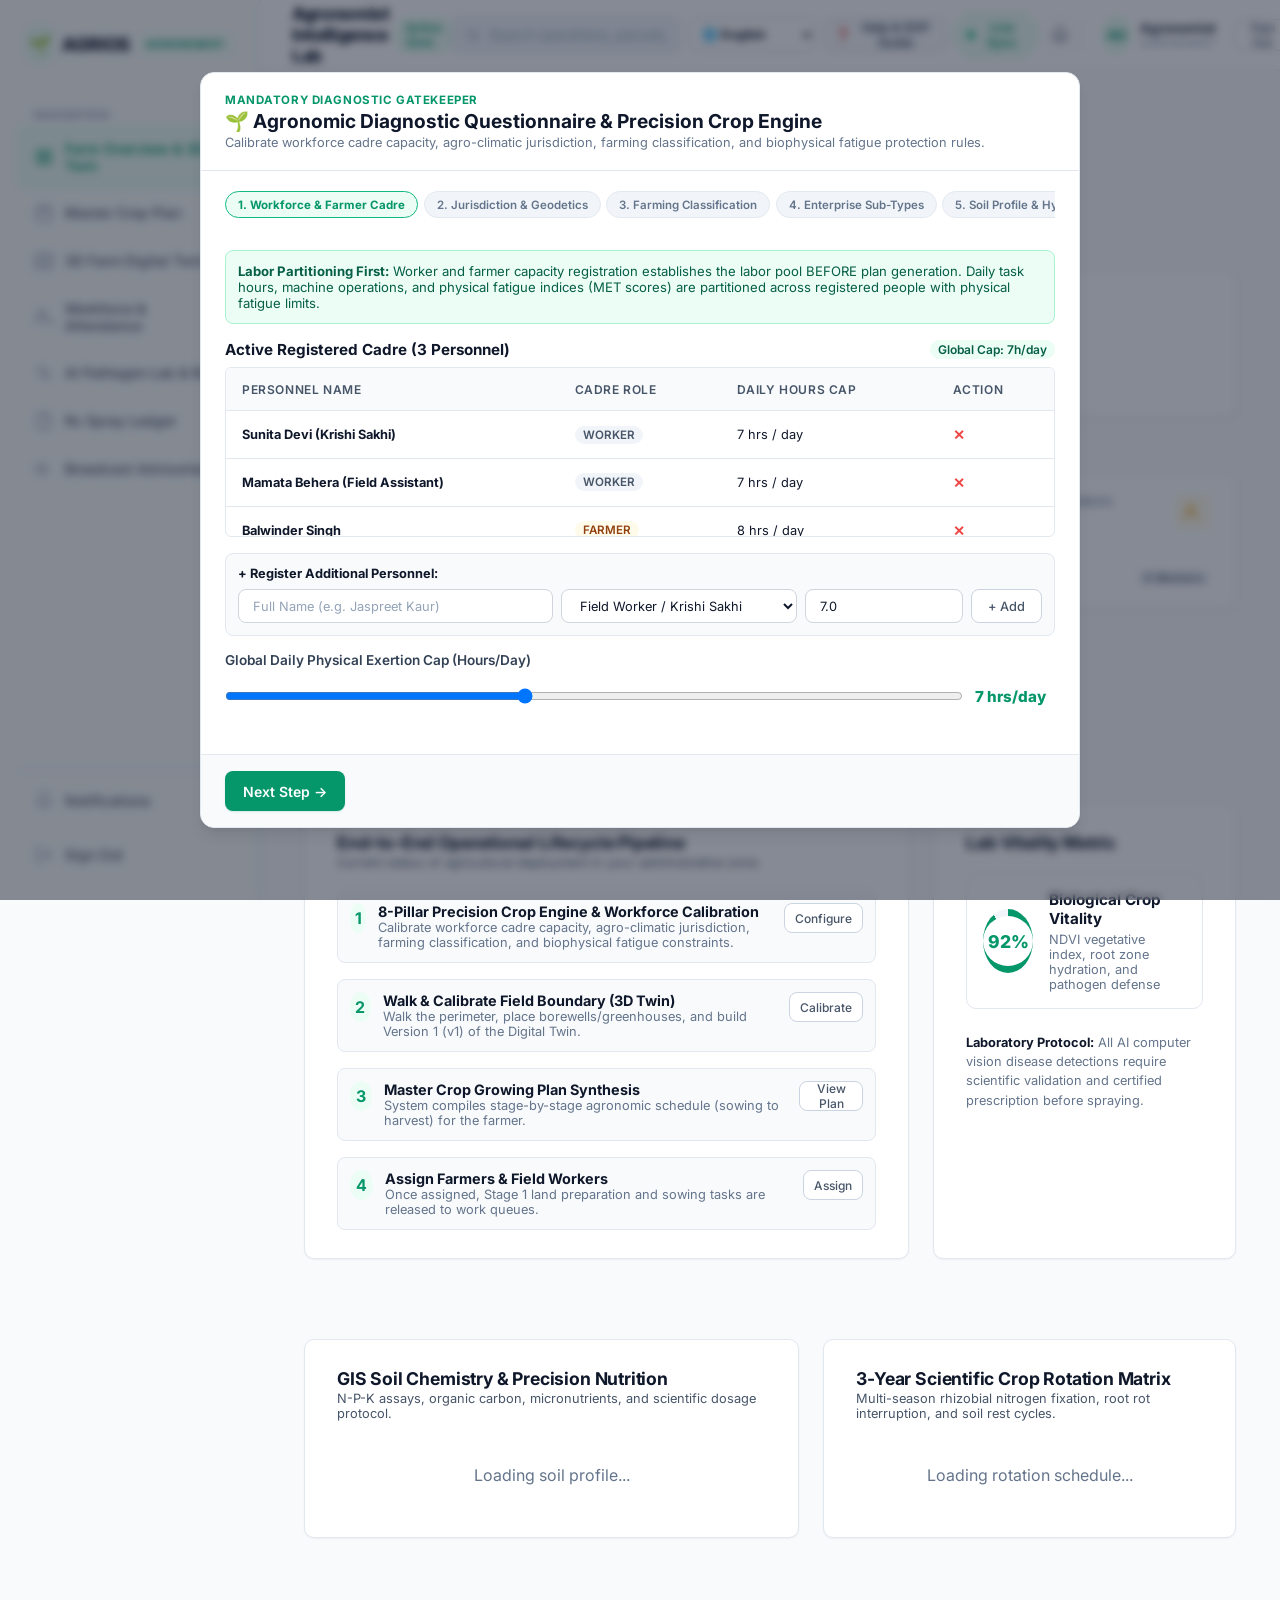
==== commit 644e4cdc: "feat: 3D multi-enterprise worlds, 11-step precision engine, native thunder synthesizer, and disaster" ====
--- a/frontend/agronomist.html
+++ b/frontend/agronomist.html
@@ -337,6 +337,9 @@
                 <option value="Pisciculture">Pisciculture (Aquaculture)</option>
               </select>
             </div>
+            <button class="btn-primary" id="btn-open-walk-modal" onclick="if(window.AgriosCalibrator) window.AgriosCalibrator.openModal()" style="height:34px; font-size:0.8rem; background:linear-gradient(135deg, #059669, #0284c7); font-weight:700; white-space:nowrap; border-radius:8px; box-shadow:0 2px 10px rgba(5,150,105,0.35); display:inline-flex; align-items:center; gap:6px;">
+              <span>📱</span> Hold Phone & Walk (1st-Time Setup)
+            </button>
             <button class="btn-primary" id="btn-calibrate-submit" onclick="handleWalkAndCalibrate(event)" style="height:34px; font-size:0.8rem; white-space:nowrap;">
               🚀 Calibrate & Build 3D Twin
             </button>
@@ -438,7 +441,20 @@
               <button class="dt3d-toolbar-btn active" data-layer="infrastructure" title="Infrastructure" onclick="window._dt3dToggleLayer('infrastructure', this)">🏗️</button>
               <button class="dt3d-toolbar-btn" data-layer="risks" title="Risk Zones" onclick="window._dt3dToggleLayer('risks', this)">⚠️</button>
               <div class="dt3d-toolbar-divider"></div>
-              <button class="dt3d-toolbar-btn" title="Weather: Clear" onclick="window._dt3dCycleWeather()">🌤️</button>
+              <button class="dt3d-toolbar-btn" data-weather="clear" title="Atmosphere: Clear Sky & High Noon" onclick="window._dt3dSetWeather('clear', this)">☀️</button>
+              <button class="dt3d-toolbar-btn" data-weather="rain" title="Atmosphere: Thunderstorm, Angled Rain & Wet Soil" onclick="window._dt3dSetWeather('rain', this)">🌧️</button>
+              <button class="dt3d-toolbar-btn" data-weather="dusk" title="Atmosphere: Golden Hour & Amber Dusk" onclick="window._dt3dSetWeather('dusk', this)">🌅</button>
+              <button class="dt3d-toolbar-btn" data-weather="night" title="Atmosphere: Starry Night & Glowing Moon" onclick="window._dt3dSetWeather('night', this)">🌙</button>
+              <button class="dt3d-toolbar-btn" data-weather="heatwave" title="Atmosphere: Arid Heatwave" onclick="window._dt3dSetWeather('heatwave', this)">🌡️</button>
+              <div class="dt3d-toolbar-divider"></div>
+              <button class="dt3d-toolbar-btn" data-disaster="thunderstorm" title="Disaster: Severe Thunderstorm & Lightning" onclick="window._dt3dSetDisaster('thunderstorm', this)">⛈️</button>
+              <button class="dt3d-toolbar-btn" data-disaster="drought" title="Disaster: Severe Drought & Heatwave" onclick="window._dt3dSetDisaster('drought', this)">🏜️</button>
+              <button class="dt3d-toolbar-btn" data-disaster="hailstorm" title="Disaster: Hailstorm & Frost Wave" onclick="window._dt3dSetDisaster('hailstorm', this)">❄️</button>
+              <button class="dt3d-toolbar-btn" data-disaster="locusts" title="Disaster: 1,200 Locust Swarm Blight" onclick="window._dt3dSetDisaster('locusts', this)">🦗</button>
+              <button class="dt3d-toolbar-btn" data-disaster="flood" title="Disaster: Flash Flood & Inundation" onclick="window._dt3dSetDisaster('flood', this)">🌊</button>
+              <div class="dt3d-toolbar-divider"></div>
+              <button class="dt3d-toolbar-btn" id="dt3d-sound-btn" title="Toggle Booming Thunder Synthesizer" onclick="window._dt3dToggleSound(this)">🔊</button>
+              <button class="dt3d-toolbar-btn" title="Cycle Atmosphere" onclick="window._dt3dCycleWeather()">🌤️</button>
               <button class="dt3d-toolbar-btn" title="Fullscreen" onclick="window._dt3dToggleFullscreen()">⛶</button>
             </div>
 
@@ -1038,11 +1054,12 @@
 <script src="js/i18n.js"></script>
 <script src="js/components.js"></script>
 <script src="js/digital_twin.js"></script>
+<script src="js/walk_calibrate_modal.js"></script>
 <script>
   let activeTab = "overview";
   let twinAdapter3D = null;
   let currentStep = 1;
-  const totalSteps = 8;
+  const totalSteps = 11;
   let isMandatoryOnboarding = false;
   let activeFarmId = "9fca8bd1-344e-46b1-b5f8-4a94ebd4167c";
   let activeCropPlan = null;
@@ -1063,6 +1080,7 @@
     district_basin: "Mahanadi River Basin (Cuttack/Jagatsinghpur)",
     advisory_mandate: "Senior Crop Scientist & Precision Agriculture Fellow",
     farming_classification: "Terrestrial Field Crops",
+    sub_type: "Open Field Cereal Grains",
     soil_texture: "Alluvial Silt Loam",
     soil_ph: 6.8,
     soil_npk: "Medium (N:280, P:22, K:240 kg/ha)",
@@ -1073,6 +1091,8 @@
     duration_days: 120,
     expected_yield: 24.5,
     worker_daily_hours_cap: 7.0,
+    weather_baseline: "clear",
+    disaster_contingency: "Severe Thunderstorm Protocol",
     mechanization: [
       "Tractor & Multi-Row Seed Drill",
       "Laser Land Leveler",
@@ -1159,6 +1179,12 @@
   const TAXONOMY_CONFIGS = {
     "Terrestrial Field Crops": {
       defaultCrop: "Wheat",
+      subtypes: [
+        { id: "Open Field Cereal Grains", label: "Open Field Cereal Grains (Wheat, Rice, Barley)", desc: "High-density monoculture grains with combine harvesting and laser leveling." },
+        { id: "Grain Legumes & Pulses", label: "Grain Legumes & Pulses (Chickpea, Moong, Pigeon Pea)", desc: "Nitrogen-fixing root nodules, moisture-stress resilient protein cropping." },
+        { id: "Oilseed Production Systems", label: "Oilseed Systems (Mustard, Groundnut, Soybean)", desc: "Critical sulfur/boron balanced nutrition for maximum lipid percentage." },
+        { id: "Commercial Fiber & Cash Crops", label: "Fiber & Cash Crops (Cotton, Sugarcane)", desc: "Long-season commercial crops requiring pest IPM and bollworm traps." }
+      ],
       crops: [
         { name: "Wheat", label: "Wheat (Triticum aestivum / PBW-550) • 120 Days", duration: 120, yield: 24.5 },
         { name: "Rice", label: "Paddy / Rice (Oryza sativa / Swarna Sub-1) • 135 Days", duration: 135, yield: 28.0 },
@@ -1201,6 +1227,12 @@
     },
     "Pisciculture & Aquaculture": {
       defaultCrop: "Pisciculture",
+      subtypes: [
+        { id: "Composite Freshwater Carp Polyculture", label: "Composite Carp Polyculture (Rohu + Catla + Mrigal)", desc: "3-tier trophic niche utilization (surface, column, benthic bottom)." },
+        { id: "Monoculture Intensification", label: "Intensive Monoculture (GIFT Tilapia / Pangasius)", desc: "High-density commercial feed conversion with paddlewheel aeration." },
+        { id: "Freshwater Giant Prawn / Scampi", label: "Giant Freshwater Prawn / Scampi (Macrobrachium)", desc: "High-value crustaceans with sandy-clay bottom and hideout shelters." },
+        { id: "Nursery Hatchery & Fingerling Rearing", label: "Nursery Hatchery & Fingerling Seed Rearing", desc: "Plankton-rich nursery ponds for fry conditioning and distribution." }
+      ],
       crops: [
         { name: "Pisciculture", label: "Composite Carp Polyculture (Rohu + Catla + Mrigal) • 195 Days", duration: 195, yield: 38.0 },
         { name: "Rohu", label: "Rohu Intensive Monoculture (Labeo rohita) • 195 Days", duration: 195, yield: 35.0 },
@@ -1243,6 +1275,12 @@
     },
     "Polyhouse & Protected Cultivation": {
       defaultCrop: "Capsicum",
+      subtypes: [
+        { id: "Climate-Controlled Polyhouse", label: "Climate-Controlled Dutch Polyhouse (Bell Pepper, Cherry Tomato)", desc: "VPD regulated 0.8-1.2 kPa, automated thermal shading, and venturi fertigation." },
+        { id: "Closed-Loop Hydroponics & NFT", label: "Closed-Loop Hydroponics NFT (Lettuce, Herbs, Microgreens)", desc: "Recirculating nutrient film channels with continuous EC/pH monitoring." },
+        { id: "Naturally Ventilated Polyhouse", label: "Naturally Ventilated Polyhouse (NVP)", desc: "Insect-proof monofilament netting, passive ridge ventilation." },
+        { id: "Hi-Tech Plug Plant Nursery", label: "Hi-Tech Plug Plant Nursery & Automated Misting", desc: "Sterilized cocopeat plug trays for commercial grafting & rootstock rearing." }
+      ],
       crops: [
         { name: "Capsicum", label: "Colored Bell Pepper / Capsicum (Capsicum annuum) • 120 Days", duration: 120, yield: 160.0 },
         { name: "Tomato", label: "Indeterminate Cherry Tomato (Solanum lycopersicum) • 90 Days", duration: 90, yield: 220.0 },
@@ -1282,6 +1320,12 @@
     },
     "Commercial Horticulture & Orchards": {
       defaultCrop: "Mango",
+      subtypes: [
+        { id: "High-Density Fruit Orchards", label: "Ultra High-Density Perennial Fruit Orchards (Mango, Guava, Citrus)", desc: "Canopy pruning architecture, under-canopy micro-jets, and high tree densities." },
+        { id: "Commercial Floriculture Groves", label: "Commercial Floriculture & Protected Cut Flowers", desc: "Perennial ornamental cuts with post-harvest cold chain and misting." },
+        { id: "Open Field Truck Horticulture", label: "Open Field Commercial Vegetables (Tomato, Chili, Onion)", desc: "Raised bed plastic mulch with dual lateral drip fertigation." },
+        { id: "Spices & Plantation Agriculture", label: "Perennial Plantation & Spices (Cardamom, Pepper, Ginger)", desc: "Shade tree intercropping with organic bio-stimulant foliar nutrition." }
+      ],
       crops: [
         { name: "Mango", label: "Mango (Amrapali / Mallika Ultra High Density) • 240 Days", duration: 240, yield: 75.0 },
         { name: "Guava", label: "Guava (Taiwan Pink / VNR Bihi High-Density) • 180 Days", duration: 180, yield: 90.0 },
@@ -1320,6 +1364,12 @@
     },
     "Terrace & Hill Agriculture": {
       defaultCrop: "Rajmash",
+      subtypes: [
+        { id: "Contour Stepped Alpine Terraces", label: "Contour Stepped Alpine Terraces (Rajmash, Buckwheat, Millets)", desc: "Stone retaining walls, slope contour furrows, and gravity watershed management." },
+        { id: "High-Altitude Hill Horticulture", label: "High-Altitude Hill Groves (Apple, Peach, Walnut)", desc: "Sloped temperate pomology with winter chilling requirement tracking." },
+        { id: "Highland Specialty Spices", label: "Highland Specialty Cash Crops (Organic Hill Ginger, Turmeric, Saffron)", desc: "High-elevation humus soil with raised ridge drainage to prevent rhizome rot." },
+        { id: "Watershed Bench Terracing", label: "Watershed Bench Terraces with Traditional Kuhl Channels", desc: "Gravity stream diversions with stone sluices connecting tiered plots." }
+      ],
       crops: [
         { name: "Rajmash", label: "High-Altitude Kidney Bean / Rajmash • 105 Days", duration: 105, yield: 14.0 },
         { name: "Buckwheat", label: "Himalayan Buckwheat / Kuttu • 75 Days", duration: 75, yield: 11.0 },
@@ -1359,13 +1409,16 @@
 
   const wizardSteps = [
     { num: 1, title: "Workforce & Farmer Cadre" },
-    { num: 2, title: "Jurisdiction & State" },
+    { num: 2, title: "Jurisdiction & Geodetics" },
     { num: 3, title: "Farming Classification" },
-    { num: 4, title: "Soil & Hydrology" },
-    { num: 5, title: "Season & Climate" },
-    { num: 6, title: "Crop Cultivar & Cycle" },
-    { num: 7, title: "Mechanization & Tools" },
-    { num: 8, title: "Biophysical Rules & Fatigue" }
+    { num: 4, title: "Enterprise Sub-Types" },
+    { num: 5, title: "Soil Profile & Hydrology" },
+    { num: 6, title: "Season & Agro-Climate" },
+    { num: 7, title: "Cultivar & Growth Duration" },
+    { num: 8, title: "Mechanization & IoT Nodes" },
+    { num: 9, title: "Biophysical Exertion Rules" },
+    { num: 10, title: "Atmosphere & Audio Simulation" },
+    { num: 11, title: "Disaster Contingency & Sign-Off" }
   ];
 
   document.addEventListener("DOMContentLoaded", async () => {
@@ -1595,14 +1648,68 @@
     }
   };
 
-  let weatherModes = ["clear", "cloudy", "rain", "heatwave"];
+  let weatherModes = ["clear", "cloudy", "rain", "dusk", "night", "heatwave"];
   let currentWeatherIdx = 0;
   window._dt3dCycleWeather = function() {
     if (!twinAdapter3D) return;
     currentWeatherIdx = (currentWeatherIdx + 1) % weatherModes.length;
     const nextWeather = weatherModes[currentWeatherIdx];
-    twinAdapter3D.setWeather(nextWeather);
-    AgriosUI.showToast("Weather Transition", `Atmosphere shifted to: ${nextWeather.toUpperCase()}`, "🌤️");
+    window._dt3dSetWeather(nextWeather);
+  };
+
+  window._dt3dSetWeather = function(mode, btn) {
+    if (!twinAdapter3D) return;
+    twinAdapter3D.setWeather(mode);
+    const idx = weatherModes.indexOf(mode);
+    if (idx !== -1) currentWeatherIdx = idx;
+
+    document.querySelectorAll('.dt3d-toolbar-btn[data-weather]').forEach(b => {
+      b.classList.toggle('active', b.dataset.weather === mode);
+    });
+    if (btn) btn.classList.add('active');
+
+    const weatherLabels = {
+      clear: 'Clear Sky & High Sun',
+      cloudy: 'Overcast & Low Clouds',
+      rain: 'Thunderstorm, Rain & Splash Sheen',
+      dusk: 'Sunset & Amber Horizon',
+      night: 'Starry Night & Glowing Moon',
+      heatwave: 'Arid Heatwave & Thermal Haze'
+    };
+    AgriosUI.showToast("Atmosphere Shifted", weatherLabels[mode] || mode.toUpperCase(), "🌤️");
+  };
+
+  window._dt3dSetDisaster = function(disasterType, btn) {
+    if (!twinAdapter3D) return;
+    const active = twinAdapter3D.setDisaster(disasterType);
+    
+    document.querySelectorAll('.dt3d-toolbar-btn[data-disaster]').forEach(b => {
+      b.classList.toggle('active', b.dataset.disaster === active);
+    });
+
+    const labels = {
+      thunderstorm: '⛈️ Severe Thunderstorm & Lightning Flash Active',
+      drought: '🏜️ Severe Drought & Arid Heatwave Active',
+      hailstorm: '❄️ Hailstorm & Frost Wave Active',
+      locusts: '🦗 1,200 Locust Swarm Blight Active',
+      flood: '🌊 Flash Flood Inundation Active'
+    };
+    if (active) {
+      AgriosUI.showToast("Disaster Simulation Triggered", labels[active] || active.toUpperCase(), "⚠️");
+    } else {
+      AgriosUI.showToast("Disaster Cleared", "Atmospheric conditions normalized to standard baseline.", "🌤️");
+    }
+  };
+
+  window._dt3dToggleSound = function(btn) {
+    if (!twinAdapter3D) return;
+    const unmuted = twinAdapter3D.toggleSound();
+    if (btn) {
+      btn.classList.toggle('active', unmuted);
+      btn.innerHTML = unmuted ? '🔊' : '🔇';
+      btn.title = unmuted ? 'Mute Booming Thunder Synthesizer' : 'Enable Booming Thunder Synthesizer';
+    }
+    AgriosUI.showToast(unmuted ? "Audio Synthesizer Enabled" : "Audio Synthesizer Muted", unmuted ? "Authentic native Web Audio thunder effects live." : "Sound disabled.", unmuted ? "🔊" : "🔇");
   };
 
   window._dt3dToggleFullscreen = function() {
@@ -2796,6 +2903,9 @@
     surveyState.farming_classification = cls;
     const cfg = TAXONOMY_CONFIGS[cls] || TAXONOMY_CONFIGS["Terrestrial Field Crops"];
     if (cfg) {
+      if (cfg.subtypes && cfg.subtypes.length > 0) {
+        surveyState.sub_type = cfg.subtypes[0].id;
+      }
       if (cfg.crops && cfg.crops.length > 0) {
         surveyState.crop_name = cfg.defaultCrop || cfg.crops[0].name;
         const cropObj = cfg.crops.find(c => c.name === surveyState.crop_name) || cfg.crops[0];
@@ -2811,6 +2921,22 @@
         surveyState.mechanization = cfg.mechanization.slice(0, 3).map(m => m.id);
       }
     }
+    const clsKeyMap = {
+      "Commercial Horticulture & Orchards": "horticulture",
+      "Polyhouse & Protected Cultivation": "polyhouse",
+      "Terrace & Hill Agriculture": "terrace",
+      "Pisciculture & Aquaculture": "aquaculture",
+      "Terrestrial Field Crops": "terrestrial"
+    };
+    const mappedCls = clsKeyMap[cls] || "terrestrial";
+    if (twinAdapter3D && typeof twinAdapter3D.setFarmingClassification === "function") {
+      twinAdapter3D.setFarmingClassification(mappedCls);
+    }
+    renderWizardStep();
+  }
+
+  function selectSubType(subTypeId) {
+    surveyState.sub_type = subTypeId;
     renderWizardStep();
   }
 
@@ -2840,10 +2966,24 @@
     if (durInput) durInput.value = kb.duration;
     if (yldInput) yldInput.value = kb.yield;
 
+    // Dynamically calibrate time slider maximum to match crop duration!
+    const slider = document.getElementById("dt3d-time-slider");
+    if (slider) {
+      slider.max = kb.duration;
+      if (parseInt(slider.value, 10) > kb.duration) {
+        slider.value = kb.duration;
+      }
+      const dayLabel = document.getElementById("dt3d-day-label");
+      if (dayLabel) dayLabel.innerText = `Day ${slider.value}`;
+    }
+
     const calibSelect = document.getElementById("calib-crop");
     if (calibSelect) calibSelect.value = crop;
     if (twinAdapter3D && typeof twinAdapter3D.setCrop === "function") {
       twinAdapter3D.setCrop(crop);
+    }
+    if (twinAdapter3D && typeof twinAdapter3D.setPlanDuration === "function") {
+      twinAdapter3D.setPlanDuration(kb.duration);
     }
   }
 
@@ -2854,6 +2994,14 @@
       surveyState.mechanization = surveyState.mechanization.filter(t => t !== toolId);
     }
   }
+
+  window._dt3dTestThunder = function() {
+    if (twinAdapter3D && twinAdapter3D.engine) {
+      twinAdapter3D.engine._initAudioContext();
+      twinAdapter3D.engine._playSynthesizedThunder();
+      AgriosUI.showToast("Synthesizing Thunder", "Native Web Audio procedural pink-noise resonant filter thunder fired.", "⚡");
+    }
+  };
 
   function renderWizardStep() {
     const stepper = document.getElementById("wizard-stepper-container");
@@ -2931,10 +3079,10 @@
         </div>
       `;
     } else if (currentStep === 2) {
-      // Step 2: Jurisdiction & Agro-Ecological State
+      // Step 2: Jurisdiction & Geodetic Baseline
       content.innerHTML = `
-        <h4 style="font-size:1.05rem; font-weight:700; color:#0f172a; margin-bottom:0.35rem;">Step 2: Jurisdiction & Agro-Ecological State</h4>
-        <p style="font-size:0.82rem; color:#64748b; margin-bottom:1.25rem;">Select state territory and agricultural basin to calibrate climate baselines and telemetry models.</p>
+        <h4 style="font-size:1.05rem; font-weight:700; color:#0f172a; margin-bottom:0.35rem;">Step 2: Jurisdiction & Geodetic Baseline</h4>
+        <p style="font-size:0.82rem; color:#64748b; margin-bottom:1.25rem;">Select state territory, agricultural basin, and precise geodetic coordinates to calibrate climate baselines and satellite models.</p>
 
         <div style="display:grid; grid-template-columns:1fr 1fr; gap:1rem;">
           <div class="input-group">
@@ -2956,6 +3104,17 @@
           </div>
         </div>
 
+        <div style="display:grid; grid-template-columns:1fr 1fr; gap:1rem; margin-top:0.75rem;">
+          <div class="input-group">
+            <label style="font-weight:600;">Geodetic Latitude (°N)</label>
+            <input type="text" class="form-control" id="wiz-lat" value="20.4625" readonly style="background:#f8fafc; color:#64748b;">
+          </div>
+          <div class="input-group">
+            <label style="font-weight:600;">Geodetic Longitude (°E)</label>
+            <input type="text" class="form-control" id="wiz-lon" value="85.8828" readonly style="background:#f8fafc; color:#64748b;">
+          </div>
+        </div>
+
         <div class="input-group" style="margin-top:0.75rem;">
           <label style="font-weight:600;">Scientific Advisory Mandate Title</label>
           <input type="text" class="form-control" id="wiz-mandate" value="${surveyState.advisory_mandate}" oninput="surveyState.advisory_mandate = this.value;">
@@ -2969,16 +3128,16 @@
     } else if (currentStep === 3) {
       // Step 3: Farming Classification (5 options)
       content.innerHTML = `
-        <h4 style="font-size:1.05rem; font-weight:700; color:#0f172a; margin-bottom:0.35rem;">Step 3: Farming Classification & Taxonomy</h4>
-        <p style="font-size:0.82rem; color:#64748b; margin-bottom:1.25rem;">Select the primary agricultural taxonomy applicable to your jurisdiction parcel.</p>
+        <h4 style="font-size:1.05rem; font-weight:700; color:#0f172a; margin-bottom:0.35rem;">Step 3: Farming Classification & World Taxonomy</h4>
+        <p style="font-size:0.82rem; color:#64748b; margin-bottom:1.25rem;">Select the primary agricultural taxonomy applicable to your jurisdiction parcel. The 3D Digital Twin renders a bespoke world model for each classification.</p>
 
         <div style="display:grid; grid-template-columns:1fr 1fr; gap:10px;">
           ${[
             { id: "Terrestrial Field Crops", icon: "🌾", title: "Terrestrial Field Crops", desc: "Open-field grains, cereals, pulses, and oilseeds with mechanized harvesting." },
-            { id: "Commercial Horticulture & Orchards", icon: "🍎", title: "Commercial Horticulture", desc: "High-density fruit orchards, perennial groves, and commercial vegetables." },
-            { id: "Pisciculture & Aquaculture", icon: "🐟", title: "Pisciculture & Aquaculture", desc: "Freshwater carp polyculture, aerated farm ponds, and fingerling nursery." },
-            { id: "Terrace & Hill Agriculture", icon: "⛰️", title: "Terrace & Hill Farming", desc: "Contour stepped agriculture, watershed runoff terraces, and mountain slopes." },
-            { id: "Polyhouse & Protected Cultivation", icon: "🏛️", title: "Polyhouse & Protected", desc: "Climate-controlled greenhouse, nursery shade netting, and micro-sprinklers." }
+            { id: "Commercial Horticulture & Orchards", icon: "🍎", title: "Commercial Horticulture", desc: "High-density fruit orchards (Mango/Citrus/Guava), perennial groves, and vegetable truck farming." },
+            { id: "Pisciculture & Aquaculture", icon: "🐟", title: "Pisciculture & Aquaculture", desc: "Dual excavated carp aquaculture ponds, paddlewheel aerators, and jumping fish." },
+            { id: "Terrace & Hill Agriculture", icon: "⛰️", title: "Terrace & Hill Farming", desc: "4-tier stepped mountain terraces, dry-stone masonry retaining walls, and gravity Kuhl water channels." },
+            { id: "Polyhouse & Protected Cultivation", icon: "🏛️", title: "Polyhouse & Protected", desc: "Twin-bay curved arch greenhouse, raised NFT hydroponic benches, and suspended LED grow lights." }
           ].map(fc => `
             <div onclick="selectFarmingClassification('${fc.id}')" style="cursor:pointer; padding:12px; border-radius:8px; border:2px solid ${surveyState.farming_classification === fc.id ? '#10b981' : '#e2e8f0'}; background:${surveyState.farming_classification === fc.id ? '#ecfdf5' : '#ffffff'}; transition:all 0.15s;">
               <div style="display:flex; align-items:center; gap:8px; font-weight:700; font-size:0.9rem; color:#0f172a;">
@@ -2990,7 +3149,37 @@
         </div>
       `;
     } else if (currentStep === 4) {
-      // Step 4: Soil Profile & Hydrology (Dynamic based on classification)
+      // Step 4: Enterprise Sub-Types & Systems
+      const currentCfg = TAXONOMY_CONFIGS[surveyState.farming_classification] || TAXONOMY_CONFIGS["Terrestrial Field Crops"];
+      const subtypes = currentCfg.subtypes || [];
+      if (!subtypes.some(s => s.id === surveyState.sub_type) && subtypes.length > 0) {
+        surveyState.sub_type = subtypes[0].id;
+      }
+
+      content.innerHTML = `
+        <h4 style="font-size:1.05rem; font-weight:700; color:#0f172a; margin-bottom:0.35rem;">Step 4: Enterprise Sub-Types & Cropping Systems</h4>
+        <p style="font-size:0.82rem; color:#64748b; margin-bottom:1.25rem;">
+          Specialized production system calibrated under <strong>${surveyState.farming_classification}</strong>:
+        </p>
+
+        <div style="display:grid; grid-template-columns:1fr 1fr; gap:10px;">
+          ${subtypes.map(st => `
+            <div onclick="selectSubType('${st.id}')" style="cursor:pointer; padding:12px; border-radius:8px; border:2px solid ${surveyState.sub_type === st.id ? '#10b981' : '#e2e8f0'}; background:${surveyState.sub_type === st.id ? '#ecfdf5' : '#ffffff'}; transition:all 0.15s;">
+              <div style="font-weight:700; font-size:0.88rem; color:#0f172a; display:flex; align-items:center; justify-content:space-between;">
+                <span>${st.label}</span>
+                ${surveyState.sub_type === st.id ? '<span style="color:#059669; font-size:1.05rem;">✓</span>' : ''}
+              </div>
+              <p style="font-size:0.75rem; color:#64748b; margin:6px 0 0 0; line-height:1.35;">${st.desc}</p>
+            </div>
+          `).join("")}
+        </div>
+
+        <div style="margin-top:1.25rem; background:#f8fafc; border:1px solid #e2e8f0; border-radius:8px; padding:12px; font-size:0.8rem; color:#475569;">
+          <strong>Active System Architecture:</strong> ${surveyState.sub_type || 'Standard System'} — All physiological crop coefficients ($K_c$), root depth zones, and fertilizer schedules automatically adapt to this cropping sub-type.
+        </div>
+      `;
+    } else if (currentStep === 5) {
+      // Step 5: Soil Profile & Hydrology (Dynamic based on classification)
       const currentCfg = TAXONOMY_CONFIGS[surveyState.farming_classification] || TAXONOMY_CONFIGS["Terrestrial Field Crops"];
       if (!currentCfg.soils.includes(surveyState.soil_texture)) {
         surveyState.soil_texture = currentCfg.defaultSoil;
@@ -3010,7 +3199,7 @@
 
       content.innerHTML = `
         <h4 style="font-size:1.05rem; font-weight:700; color:#0f172a; margin-bottom:0.35rem;">
-          Step 4: ${isAqua ? 'Pond Bed Edaphology & Hydrology' : (isProtected ? 'Growing Medium & Fertigation Controls' : 'Soil Profile & Hydrological Infrastructure')}
+          Step 5: ${isAqua ? 'Pond Bed Edaphology & Hydrology' : (isProtected ? 'Growing Medium & Fertigation Controls' : 'Soil Profile & Hydrological Infrastructure')}
         </h4>
         <p style="font-size:0.82rem; color:#64748b; margin-bottom:1.25rem;">
           Calibrated specifically for <strong>${surveyState.farming_classification}</strong>.
@@ -3055,14 +3244,14 @@
           </div>
         </div>
       `;
-    } else if (currentStep === 5) {
-      // Step 5: Season & Agro-Climate (Contextualized)
+    } else if (currentStep === 6) {
+      // Step 6: Season & Agro-Climate
       const currentCfg = TAXONOMY_CONFIGS[surveyState.farming_classification] || TAXONOMY_CONFIGS["Terrestrial Field Crops"];
       const isAqua = surveyState.farming_classification.includes("Pisciculture");
       const isProtected = surveyState.farming_classification.includes("Polyhouse");
 
       content.innerHTML = `
-        <h4 style="font-size:1.05rem; font-weight:700; color:#0f172a; margin-bottom:0.35rem;">Step 5: Season & Agro-Climatic Window</h4>
+        <h4 style="font-size:1.05rem; font-weight:700; color:#0f172a; margin-bottom:0.35rem;">Step 6: Season & Agro-Climatic Window</h4>
         <p style="font-size:0.82rem; color:#64748b; margin-bottom:1.25rem;">
           Select production season. Recommended for ${surveyState.farming_classification}: <strong>${currentCfg.defaultSeason}</strong>.
         </p>
@@ -3088,8 +3277,8 @@
           ${isAqua ? 'Pond water temp calibrated at 26°C–32°C. Critical DO threshold monitored at 4.0 mg/L via automated aerator controllers.' : (isProtected ? 'VPD set to 0.8–1.2 kPa with automated micro-fogging misting sensors.' : 'Annual precipitation window calibrated between 650 mm – 1150 mm. Relative humidity swings tracked via Sentinel-2 & AWS telemetry.')}
         </div>
       `;
-    } else if (currentStep === 6) {
-      // Step 6: Lead Crop Cultivar & Cycle Duration (STRICTLY Dynamic based on classification)
+    } else if (currentStep === 7) {
+      // Step 7: Cultivar Selection & Dynamic Life Cycle Duration
       const currentCfg = TAXONOMY_CONFIGS[surveyState.farming_classification] || TAXONOMY_CONFIGS["Terrestrial Field Crops"];
       
       const cropExists = currentCfg.crops.some(c => c.name === surveyState.crop_name);
@@ -3104,7 +3293,7 @@
 
       content.innerHTML = `
         <h4 style="font-size:1.05rem; font-weight:700; color:#0f172a; margin-bottom:0.35rem;">
-          Step 6: ${isAqua ? 'Target Aquatic Species & Culture Cycle' : 'Lead Crop Cultivar & Cycle Duration'}
+          Step 7: ${isAqua ? 'Target Aquatic Species & Culture Cycle' : 'Lead Crop Cultivar & Cycle Duration'}
         </h4>
         <p style="font-size:0.82rem; color:#64748b; margin-bottom:1.25rem;">
           Available species & cultivars specifically calibrated for <strong>${surveyState.farming_classification}</strong>:
@@ -3122,16 +3311,20 @@
         <div style="display:grid; grid-template-columns:1fr 1fr; gap:1rem; margin-top:0.75rem;">
           <div class="input-group">
             <label style="font-weight:600;">${isAqua ? 'Grow-Out Cycle Duration (Days)' : 'Target Cycle Duration (Days)'}</label>
-            <input type="number" class="form-control" id="wiz-crop-duration" value="${surveyState.duration_days}" onchange="surveyState.duration_days = parseInt(this.value) || 120;">
+            <input type="number" class="form-control" id="wiz-crop-duration" value="${surveyState.duration_days}" onchange="surveyState.duration_days = parseInt(this.value) || 120; const slider = document.getElementById('dt3d-time-slider'); if(slider){ slider.max = surveyState.duration_days; }">
           </div>
           <div class="input-group">
             <label style="font-weight:600;">${isAqua ? 'Target Biomass Yield (qtl/acre)' : 'Expected Yield Target (qtl/acre)'}</label>
             <input type="number" step="0.5" class="form-control" id="wiz-crop-yield" value="${surveyState.expected_yield}" onchange="surveyState.expected_yield = parseFloat(this.value) || 24.5;">
           </div>
         </div>
+
+        <div style="margin-top:1.25rem; background:#ecfdf5; border:1px solid #a7f3d0; border-radius:8px; padding:12px; font-size:0.8rem; color:#065f46;">
+          <strong>Dynamic Growth Timeline Synchronization:</strong> The 3D Digital Twin time slider maximum will scale to <strong>${surveyState.duration_days} Days</strong>. Scrubbing the slider will morph the 3D meshes through all botanical growth stages.
+        </div>
       `;
-    } else if (currentStep === 7) {
-      // Step 7: Mechanization Tools (STRICTLY Dynamic based on classification)
+    } else if (currentStep === 8) {
+      // Step 8: Available Farm Implements, Machinery & IoT Nodes
       const currentCfg = TAXONOMY_CONFIGS[surveyState.farming_classification] || TAXONOMY_CONFIGS["Terrestrial Field Crops"];
       
       const validIds = currentCfg.mechanization.map(m => m.id);
@@ -3144,7 +3337,7 @@
 
       content.innerHTML = `
         <h4 style="font-size:1.05rem; font-weight:700; color:#0f172a; margin-bottom:0.35rem;">
-          Step 7: ${isAqua ? 'Available Aquaculture Equipment & Monitoring Tools' : 'Available Farm Tools & Mechanization'}
+          Step 8: ${isAqua ? 'Available Aquaculture Equipment & Monitoring Tools' : 'Available Farm Tools & Mechanization'}
         </h4>
         <p style="font-size:0.82rem; color:#64748b; margin-bottom:1.25rem;">
           Equipment inventory specific to <strong>${surveyState.farming_classification}</strong>. Tasks will only specify verified implements.
@@ -3160,10 +3353,10 @@
           `).join("")}
         </div>
       `;
-    } else if (currentStep === 8) {
-      // Step 8: Biophysical Protection Rules & Sign-Off
+    } else if (currentStep === 9) {
+      // Step 9: Biophysical Protection Rules & Exertion Safety
       content.innerHTML = `
-        <h4 style="font-size:1.05rem; font-weight:700; color:#0f172a; margin-bottom:0.35rem;">Step 8: Biophysical Protection Rules & Engine Sign-Off</h4>
+        <h4 style="font-size:1.05rem; font-weight:700; color:#0f172a; margin-bottom:0.35rem;">Step 9: Biophysical Protection Rules & Exertion Safety</h4>
         <p style="font-size:0.82rem; color:#64748b; margin-bottom:1.25rem;">Configure safety shutoffs that safeguard field workers and farmers against physiological exhaustion and heat illness.</p>
 
         <div style="display:grid; grid-template-columns:1fr 1fr; gap:1rem; margin-bottom:1rem;">
@@ -3183,13 +3376,86 @@
           </div>
         </div>
 
+        <div style="display:grid; grid-template-columns:1fr 1fr; gap:1rem; margin-bottom:1rem;">
+          <div class="input-group">
+            <label style="font-weight:600;">Rainfall Work-Stop Threshold (%)</label>
+            <input type="number" class="form-control" value="60" min="20" max="95" onchange="surveyState.fatigue_rules.rain_lockdown_pct = parseInt(this.value) || 60;">
+            <span style="font-size:0.72rem; color:#64748b;">Halts electrical and field machinery operations during heavy storms.</span>
+          </div>
+
+          <div class="input-group">
+            <label style="font-weight:600;">Physical Fatigue Warning Index Cap (%)</label>
+            <input type="number" class="form-control" value="85" min="60" max="95" onchange="surveyState.fatigue_rules.fatigue_cap_pct = parseInt(this.value) || 85;">
+            <span style="font-size:0.72rem; color:#64748b;">Dispatches replacement workers when individual fatigue score exceeds threshold.</span>
+          </div>
+        </div>
+      `;
+    } else if (currentStep === 10) {
+      // Step 10: Atmospheric Weather Calibration & Native Thunder Audio
+      content.innerHTML = `
+        <h4 style="font-size:1.05rem; font-weight:700; color:#0f172a; margin-bottom:0.35rem;">Step 10: Atmospheric Weather & Audio Synthesizer Setup</h4>
+        <p style="font-size:0.82rem; color:#64748b; margin-bottom:1.25rem;">Configure default atmospheric lighting, solar haze, depth fog, and native acoustic thunder synthesizer for the 3D Agricultural Twin.</p>
+
+        <div style="display:grid; grid-template-columns:repeat(auto-fit, minmax(140px, 1fr)); gap:10px; margin-bottom:1.25rem;">
+          ${[
+            { id: "clear", icon: "☀️", label: "Clear High Noon", desc: "1.45x solar intensity, dry soil PBR" },
+            { id: "cloudy", icon: "☁️", label: "Overcast", desc: "14 drift clouds, diffused skylight" },
+            { id: "rain", icon: "🌧️", label: "Thunderstorm & Rain", desc: "2,800 rain streaks, wet soil sheen" },
+            { id: "dusk", icon: "🌅", label: "Golden Dusk", desc: "Orange sunset horizon & warm soil" },
+            { id: "night", icon: "🌙", label: "Starry Night", desc: "800 twinkling stars & glowing moon" },
+            { id: "heatwave", icon: "🌡️", label: "Arid Heatwave", desc: "Blistering sun & thermal haze" }
+          ].map(w => `
+            <div onclick="surveyState.weather_baseline='${w.id}'; if(twinAdapter3D) twinAdapter3D.setWeather('${w.id}'); renderWizardStep();" style="cursor:pointer; padding:10px; border-radius:8px; border:2px solid ${(surveyState.weather_baseline || 'clear') === w.id ? '#10b981' : '#e2e8f0'}; background:${(surveyState.weather_baseline || 'clear') === w.id ? '#ecfdf5' : '#ffffff'}; text-align:center;">
+              <div style="font-size:1.4rem;">${w.icon}</div>
+              <div style="font-weight:700; font-size:0.8rem; color:#0f172a; margin-top:3px;">${w.label}</div>
+              <div style="font-size:0.68rem; color:#64748b; margin-top:2px;">${w.desc}</div>
+            </div>
+          `).join("")}
+        </div>
+
+        <div style="background:#f8fafc; border:1px solid #e2e8f0; border-radius:8px; padding:14px; display:flex; justify-content:space-between; align-items:center;">
+          <div>
+            <div style="font-weight:700; font-size:0.88rem; color:#0f172a;">⚡ Native Web Audio Thunder Synthesizer</div>
+            <div style="font-size:0.75rem; color:#64748b; margin-top:2px;">Procedural resonant pink-noise filter with bass boost and acoustic lag (zero external audio files).</div>
+          </div>
+          <button type="button" class="btn-primary" onclick="window._dt3dTestThunder()" style="height:34px; font-size:0.8rem; padding:0 12px; background:#0284c7; white-space:nowrap; border:none; border-radius:6px; color:white; cursor:pointer;">
+            ⚡ Test Thunder Clap
+          </button>
+        </div>
+      `;
+    } else if (currentStep === 11) {
+      // Step 11: Extreme Disaster Contingency Protocols & Engine Sign-Off
+      content.innerHTML = `
+        <h4 style="font-size:1.05rem; font-weight:700; color:#0f172a; margin-bottom:0.35rem;">Step 11: Extreme Disaster Contingency & Precision Engine Activation</h4>
+        <p style="font-size:0.82rem; color:#64748b; margin-bottom:1.25rem;">Verify biophysical contingency responses and emergency mitigation workflows across 5 high-impact catastrophe scenarios.</p>
+
+        <div style="display:grid; grid-template-columns:1fr 1fr; gap:10px; margin-bottom:1.25rem;">
+          ${[
+            { id: "thunderstorm", icon: "⛈️", name: "Severe Thunderstorm & Supercell", trigger: "Rapid lightning flashes & booming sound", action: "Emergency hail netting, lightning grounding, field ditch clearance" },
+            { id: "drought", icon: "🏜️", name: "Severe Drought & Extreme Heatwave", trigger: "Blistering solar haze, procedural cracked soil", action: "Anti-transpirant sprays, mulching, split nocturnal work shifts" },
+            { id: "hailstorm", icon: "❄️", name: "Hailstorm & Sub-Zero Frost Wave", trigger: "750 bouncing ice hailstones, ground frost sheen", action: "Thermal smoke generators, foliar cryo-protectants, row covers" },
+            { id: "locusts", icon: "🦗", name: "1,200 Locust Swarm Blight", trigger: "1,200 particle vortex flocking across crops", action: "Biopesticide barrier curtains, acoustic sonic cannons, trenching" },
+            { id: "flood", icon: "🌊", name: "Flash Flood & Silt Inundation", trigger: "Muddy silt water plane rising to 0.72m submerging furrows", action: "High-capacity diesel dewatering pumps, stone bund reinforcement" }
+          ].map(d => `
+            <div style="padding:10px 12px; border-radius:8px; border:1px solid #e2e8f0; background:#f8fafc;">
+              <div style="display:flex; justify-content:space-between; align-items:center;">
+                <div style="font-weight:700; font-size:0.85rem; color:#0f172a;"><span style="font-size:1.1rem;">${d.icon}</span> ${d.name}</div>
+                <button type="button" class="btn-secondary" onclick="window._dt3dSetDisaster('${d.id}')" style="height:26px; font-size:0.7rem; padding:0 8px; cursor:pointer; border-radius:4px; border:1px solid #cbd5e1; background:#ffffff;">Test 3D</button>
+              </div>
+              <div style="font-size:0.72rem; color:#64748b; margin-top:4px;"><strong>Visual:</strong> ${d.trigger}</div>
+              <div style="font-size:0.72rem; color:#065f46; margin-top:2px;"><strong>Protocol:</strong> ${d.action}</div>
+            </div>
+          `).join("")}
+        </div>
+
         <div style="background:#ecfdf5; border:1px solid #a7f3d0; border-radius:8px; padding:14px; margin-bottom:1rem;">
           <div style="font-weight:700; font-size:0.9rem; color:#065f46; margin-bottom:4px;">Ready to Synthesize Calibrated Precision Engine</div>
-          <div style="font-size:0.8rem; color:#047857; line-height:1.4;">
+          <div style="font-size:0.8rem; color:#047857; line-height:1.45;">
             ✓ <strong>Cadre Pool:</strong> ${registeredCadre.length} Registered Individuals (${registeredCadre.filter(c => c.role === 'worker').length} Workers, ${registeredCadre.filter(c => c.role === 'farmer').length} Farmers)<br>
-            ✓ <strong>Jurisdiction:</strong> ${surveyState.state} • ${surveyState.district_basin}<br>
-            ✓ <strong>Target Enterprise:</strong> ${surveyState.crop_name} (${surveyState.duration_days} Days) • Classification: ${surveyState.farming_classification}<br>
-            ✓ <strong>Hydrology:</strong> ${surveyState.water_source} • ${surveyState.irrigation_method}
+            ✓ <strong>Jurisdiction:</strong> ${surveyState.state} • ${surveyState.district_basin} (Lat: 20.4625° N, Lon: 85.8828° E)<br>
+            ✓ <strong>Enterprise:</strong> ${surveyState.crop_name} (${surveyState.duration_days} Days) • ${surveyState.sub_type || 'Standard System'}<br>
+            ✓ <strong>World Model:</strong> ${surveyState.farming_classification} (${surveyState.water_source} • ${surveyState.irrigation_method})<br>
+            ✓ <strong>Atmosphere & Disasters:</strong> Native Web Audio Synthesizer Active • 5 Disaster Protocols Calibrated
           </div>
         </div>
       `;
@@ -3237,6 +3503,9 @@
       state: surveyState.state,
       district_basin: surveyState.district_basin,
       farming_classification: surveyState.farming_classification,
+      sub_type: surveyState.sub_type,
+      weather_baseline: surveyState.weather_baseline || "clear",
+      disaster_contingency: surveyState.disaster_contingency || "Severe Thunderstorm Protocol",
       soil_texture: surveyState.soil_texture,
       soil_ph: parseFloat(surveyState.soil_ph) || 6.8,
       water_source: surveyState.water_source,
@@ -3271,6 +3540,17 @@
 
       isMandatoryOnboarding = false;
       document.getElementById("onboarding-wizard-modal").style.display = "none";
+
+      // Dynamically calibrate 3D time slider to match calibrated duration
+      const slider = document.getElementById("dt3d-time-slider");
+      if (slider && calibratedPlan.duration_days) {
+        slider.max = calibratedPlan.duration_days;
+        if (parseInt(slider.value, 10) > calibratedPlan.duration_days) {
+          slider.value = calibratedPlan.duration_days;
+        }
+        const dayLabel = document.getElementById("dt3d-day-label");
+        if (dayLabel) dayLabel.innerText = `Day ${slider.value}`;
+      }
 
       AgriosUI.showToast("Precision Engine Calibrated", `Master plan generated for ${calibratedPlan.crop_name} (${calibratedPlan.state}). Workforce load balanced.`, "🌱");
 
--- a/frontend/css/digital-twin-3d.css
+++ b/frontend/css/digital-twin-3d.css
@@ -114,6 +114,25 @@
 .dt3d-toolbar-btn.active {
   background: rgba(16, 185, 129, 0.25);
   color: #10b981;
+}
+
+.dt3d-toolbar-btn[data-disaster].active {
+  background: rgba(239, 68, 68, 0.35) !important;
+  color: #f87171 !important;
+  border: 1px solid rgba(239, 68, 68, 0.8) !important;
+  box-shadow: 0 0 10px rgba(239, 68, 68, 0.6);
+  animation: dt3d-disaster-pulse 1.8s infinite;
+}
+
+@keyframes dt3d-disaster-pulse {
+  0%, 100% { box-shadow: 0 0 8px rgba(239, 68, 68, 0.4); transform: scale(1); }
+  50% { box-shadow: 0 0 14px rgba(239, 68, 68, 0.85); transform: scale(1.08); }
+}
+
+#dt3d-sound-btn.active {
+  background: rgba(14, 165, 233, 0.35) !important;
+  color: #38bdf8 !important;
+  border: 1px solid rgba(56, 189, 248, 0.7) !important;
 }
 
 .dt3d-toolbar-divider {
@@ -750,3 +769,50 @@
   }
 }
 
+/* --- Walk & Calibrate Radar & Weather Pill Controls --- */
+.dt3d-weather-btn-group {
+  display: flex;
+  gap: 4px;
+  background: rgba(15, 23, 42, 0.85);
+  backdrop-filter: blur(8px);
+  border: 1px solid rgba(16, 185, 129, 0.3);
+  border-radius: 20px;
+  padding: 3px 6px;
+}
+
+.dt3d-weather-pill-btn {
+  background: transparent;
+  border: none;
+  color: #94a3b8;
+  padding: 4px 8px;
+  font-size: 0.75rem;
+  border-radius: 12px;
+  cursor: pointer;
+  display: flex;
+  align-items: center;
+  gap: 4px;
+  transition: all 0.2s;
+}
+
+.dt3d-weather-pill-btn:hover {
+  background: rgba(16, 185, 129, 0.2);
+  color: #34d399;
+}
+
+.dt3d-weather-pill-btn.active {
+  background: #059669;
+  color: #ffffff;
+  font-weight: 700;
+  box-shadow: 0 0 8px rgba(16, 185, 129, 0.5);
+}
+
+@keyframes dt3d-radar-pulse {
+  0% { transform: scale(0.95); opacity: 0.8; }
+  50% { transform: scale(1.15); opacity: 0.4; }
+  100% { transform: scale(0.95); opacity: 0.8; }
+}
+
+.dt3d-pulse {
+  animation: dt3d-radar-pulse 2s infinite ease-in-out;
+}
+
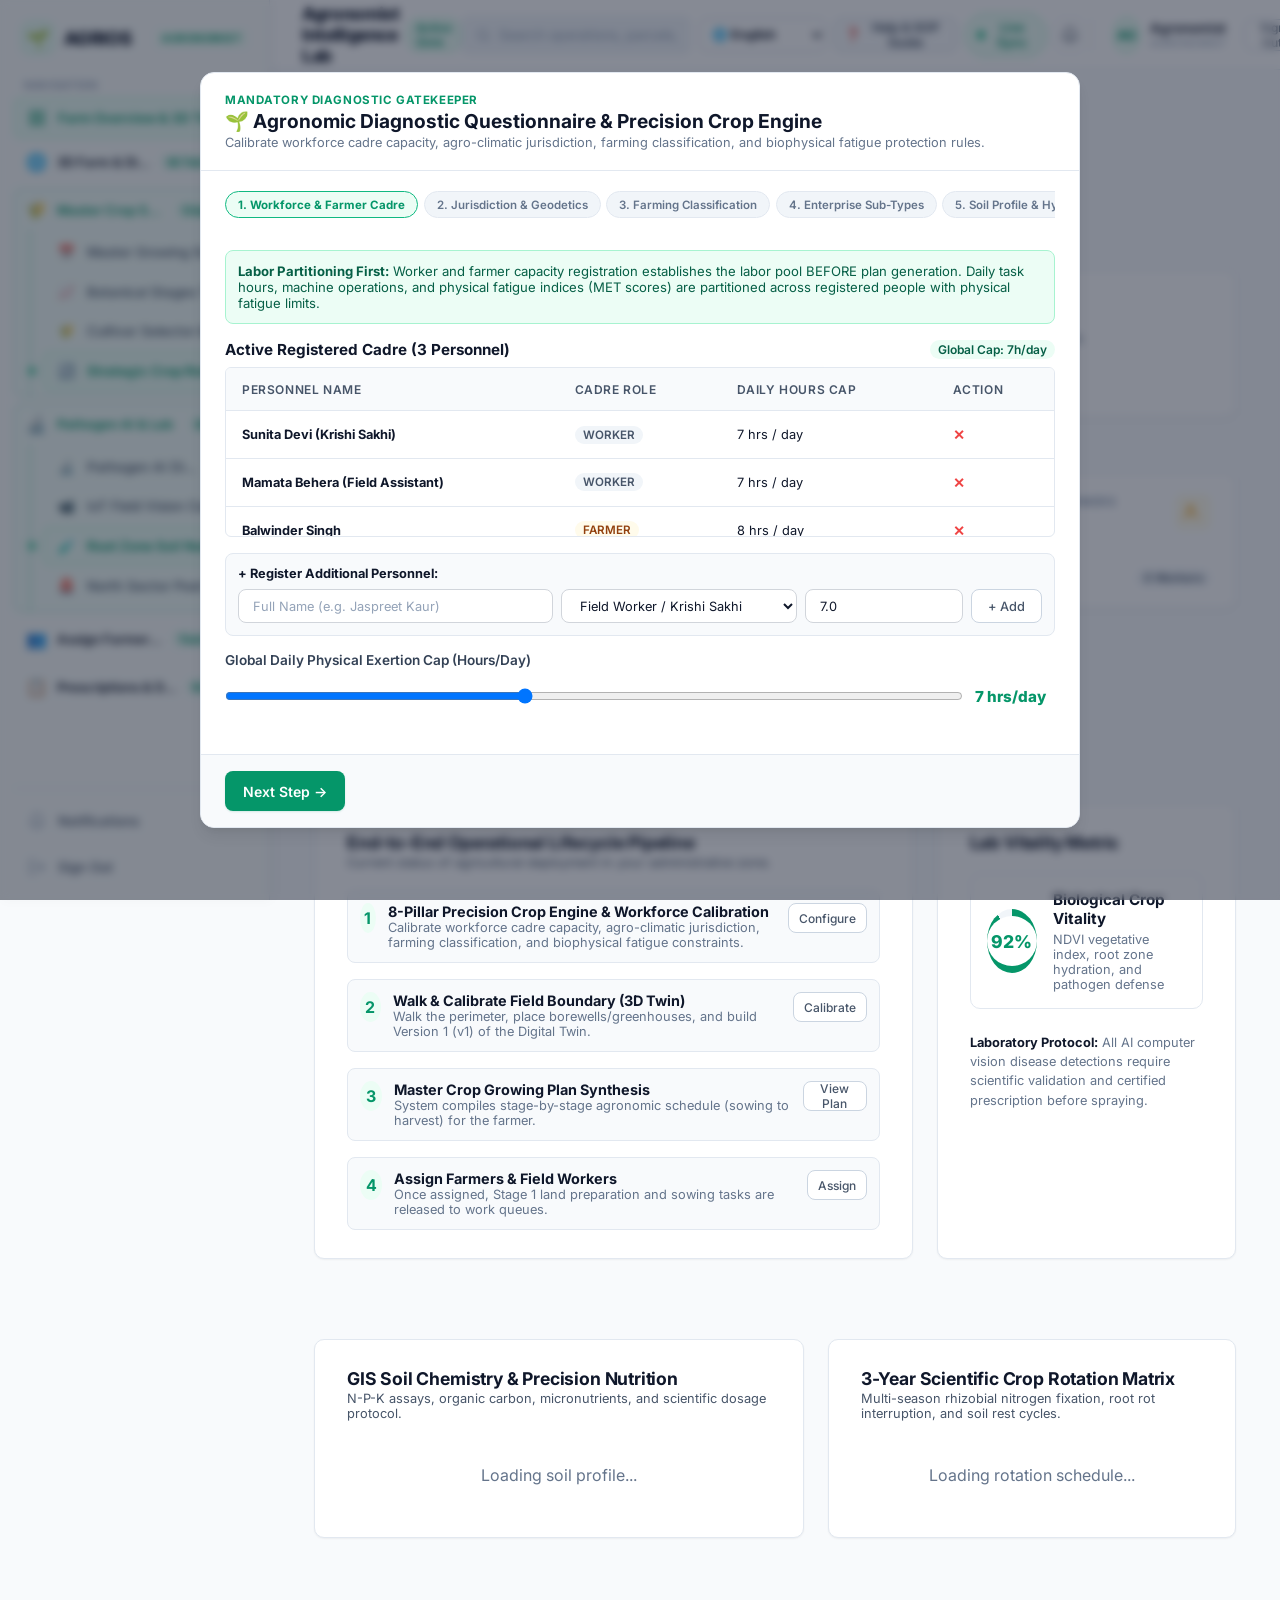
==== commit 4aaa68d2: "feat(sidebar): scrollable layout, custom scrollbar, and hierarchical accordion function groups" ====
--- a/frontend/agronomist.html
+++ b/frontend/agronomist.html
@@ -317,26 +317,13 @@
       <!-- TAB 3: 3D DIGITAL TWIN & FARM CALIBRATION -->
       <div id="tab-fieldcalibration" class="vizitor-tab-content">
 
-        <!-- Walk & Calibrate Header Bar (Collapsible) -->
+        <!-- Walk & Calibrate Header Bar (Cleaned Up Viewport Controls) -->
         <div class="dt3d-calibrate-bar" id="dt3d-calibrate-bar">
           <div>
             <h3>🚀 Walk & Calibrate Field Boundary</h3>
-            <p>Trace GPS perimeter and build the 3D Digital Twin.</p>
+            <p>Trace GPS perimeter and calibrate the 3D Digital Twin.</p>
           </div>
           <div style="display:flex; gap:8px; align-items:center; flex-wrap:wrap;">
-            <div style="display:flex; gap:6px; align-items:center;">
-              <input type="text" id="calib-farm-name" value="Greenfield Model Farm" class="form-control" style="width:180px; height:34px; font-size:0.8rem;">
-              <input type="number" id="calib-acres" step="0.5" value="14.5" class="form-control" style="width:80px; height:34px; font-size:0.8rem;" placeholder="Acres">
-              <select id="calib-crop" class="form-control" onchange="window._dt3dChangeCrop(this.value)" style="width:140px; height:34px; font-size:0.8rem;">
-                <option value="Wheat" selected>Wheat</option>
-                <option value="Rice">Rice / Paddy</option>
-                <option value="Tomato">Tomato</option>
-                <option value="Maize">Maize</option>
-                <option value="Potato">Potato</option>
-                <option value="Cotton">Cotton</option>
-                <option value="Pisciculture">Pisciculture (Aquaculture)</option>
-              </select>
-            </div>
             <button class="btn-primary" id="btn-open-walk-modal" onclick="if(window.AgriosCalibrator) window.AgriosCalibrator.openModal()" style="height:34px; font-size:0.8rem; background:linear-gradient(135deg, #059669, #0284c7); font-weight:700; white-space:nowrap; border-radius:8px; box-shadow:0 2px 10px rgba(5,150,105,0.35); display:inline-flex; align-items:center; gap:6px;">
               <span>📱</span> Hold Phone & Walk (1st-Time Setup)
             </button>
@@ -346,11 +333,12 @@
             <button class="dt3d-edit-toggle-btn" id="btn-edit-farm-toggle" onclick="window._dt3dToggleEditMode()" title="Toggle CAD World Editor" style="height:34px;">
               <span>📐</span> EDIT FARM
             </button>
-            <div style="font-size:0.72rem; color:#64748b;">
-              <span class="card-badge badge-success" id="twin-healthy-count" style="font-size:0.68rem;">1180 Healthy</span>
-              <span class="card-badge badge-warning" id="twin-stressed-count" style="font-size:0.68rem;">20 Stressed</span>
-              <span class="card-badge badge-danger" id="twin-dead-count" style="font-size:0.68rem;">0 Dead</span>
-            </div>
+            <button class="btn-secondary" id="btn-toggle-names" onclick="window._dt3dToggleWorkerNames(this)" style="height:34px; font-size:0.8rem; white-space:nowrap; display:inline-flex; align-items:center; gap:5px; border-radius:6px; cursor:pointer;" title="Hide or Show Personnel Name Tags in 3D View">
+              <span id="lbl-names-icon">👤🏷️</span> <span id="lbl-names-text">Hide Names</span>
+            </button>
+            <button class="btn-secondary" id="btn-toggle-tractor" onclick="window._dt3dToggleTractor(this)" style="height:34px; font-size:0.8rem; white-space:nowrap; display:inline-flex; align-items:center; gap:5px; border-radius:6px; cursor:pointer;" title="Start or Stop Active 3D Tractor Field Operations">
+              <span>🚜</span> <span id="lbl-tractor-text">Start Tractor</span>
+            </button>
           </div>
         </div>
 
@@ -453,7 +441,10 @@
               <button class="dt3d-toolbar-btn" data-disaster="locusts" title="Disaster: 1,200 Locust Swarm Blight" onclick="window._dt3dSetDisaster('locusts', this)">🦗</button>
               <button class="dt3d-toolbar-btn" data-disaster="flood" title="Disaster: Flash Flood & Inundation" onclick="window._dt3dSetDisaster('flood', this)">🌊</button>
               <div class="dt3d-toolbar-divider"></div>
-              <button class="dt3d-toolbar-btn" id="dt3d-sound-btn" title="Toggle Booming Thunder Synthesizer" onclick="window._dt3dToggleSound(this)">🔊</button>
+              <button class="dt3d-toolbar-btn" id="dt3d-names-btn" data-action="names" title="Toggle Personnel Name Tags (Hide/Show Names)" onclick="window._dt3dToggleWorkerNames(this)">👤🏷️</button>
+              <button class="dt3d-toolbar-btn" id="dt3d-tractor-btn" data-action="tractor" title="Toggle 3D Tractor Field Plowing & Engine" onclick="window._dt3dToggleTractor(this)">🚜</button>
+              <button class="dt3d-toolbar-btn" id="dt3d-animal-btn" data-action="animals" title="Livestock Pasture Grazing & Gentle Lowing" onclick="window._dt3dTriggerCuteAnimal(this)">🐄</button>
+              <button class="dt3d-toolbar-btn" id="dt3d-sound-btn" title="Toggle Audio Synthesizer (Birds, Rain, Engine, Thunder)" onclick="window._dt3dToggleSound(this)">🔊</button>
               <button class="dt3d-toolbar-btn" title="Cycle Atmosphere" onclick="window._dt3dCycleWeather()">🌤️</button>
               <button class="dt3d-toolbar-btn" title="Fullscreen" onclick="window._dt3dToggleFullscreen()">⛶</button>
             </div>
@@ -1218,10 +1209,12 @@
       defaultIrrigationMethod: "Automated Drip Lines (Water-Efficient)",
       defaultSeason: "Rabi",
       mechanization: [
-        { id: "Tractor & Multi-Row Seed Drill", icon: "🚜", label: "Tractor & Multi-Row Zero-Till Seed Drill" },
+        { id: "Tractor & Heavy Rotavator", icon: "🚜", label: "55 HP 4WD Tractor & Heavy-Duty Rotavator / Disk Harrow" },
+        { id: "Knapsack Battery Sprayers", icon: "🎒", label: "Knapsack Battery Backpack Sprayers & Lance" },
+        { id: "Livestock Pasture Paddock", icon: "🐄", label: "Livestock Pasture Paddock & Grazing Station" },
         { id: "Laser Land Leveler", icon: "📐", label: "Laser Land Leveler & Precision Grader" },
         { id: "Solar Drip Fertigation Automation", icon: "💧", label: "Solar Drip Fertigation Automated Manifold" },
-        { id: "Drone & Knapsack Battery Sprayers", icon: "🚁", label: "Drone & Battery-Assisted Knapsack Sprayers" },
+        { id: "Drone & Knapsack Battery Sprayers", icon: "🚁", label: "Drone & Aerial Precision Multispectral Sprayer" },
         { id: "Combine Harvester & Straw Baler", icon: "🌾", label: "Combine Harvester with Super SMS Straw Baler" }
       ]
     },
@@ -1229,6 +1222,7 @@
       defaultCrop: "Pisciculture",
       subtypes: [
         { id: "Composite Freshwater Carp Polyculture", label: "Composite Carp Polyculture (Rohu + Catla + Mrigal)", desc: "3-tier trophic niche utilization (surface, column, benthic bottom)." },
+        { id: "Intensive Biofloc Circular Geomembrane Tanks", label: "Intensive Biofloc Circular Geomembrane Tanks", desc: "Central bottom drain, continuous regenerative blowers, and zero-exchange microbial floc." },
         { id: "Monoculture Intensification", label: "Intensive Monoculture (GIFT Tilapia / Pangasius)", desc: "High-density commercial feed conversion with paddlewheel aeration." },
         { id: "Freshwater Giant Prawn / Scampi", label: "Giant Freshwater Prawn / Scampi (Macrobrachium)", desc: "High-value crustaceans with sandy-clay bottom and hideout shelters." },
         { id: "Nursery Hatchery & Fingerling Rearing", label: "Nursery Hatchery & Fingerling Seed Rearing", desc: "Plankton-rich nursery ponds for fry conditioning and distribution." }
@@ -1277,6 +1271,7 @@
       defaultCrop: "Capsicum",
       subtypes: [
         { id: "Climate-Controlled Polyhouse", label: "Climate-Controlled Dutch Polyhouse (Bell Pepper, Cherry Tomato)", desc: "VPD regulated 0.8-1.2 kPa, automated thermal shading, and venturi fertigation." },
+        { id: "Dutch Bucket & Cocopeat Hydroponics", label: "Dutch Bucket & Cocopeat Hydroponics (Vine Crops)", desc: "Dual siphon Dutch buckets with automated drip emitters and recirculating manifold." },
         { id: "Closed-Loop Hydroponics & NFT", label: "Closed-Loop Hydroponics NFT (Lettuce, Herbs, Microgreens)", desc: "Recirculating nutrient film channels with continuous EC/pH monitoring." },
         { id: "Naturally Ventilated Polyhouse", label: "Naturally Ventilated Polyhouse (NVP)", desc: "Insect-proof monofilament netting, passive ridge ventilation." },
         { id: "Hi-Tech Plug Plant Nursery", label: "Hi-Tech Plug Plant Nursery & Automated Misting", desc: "Sterilized cocopeat plug trays for commercial grafting & rootstock rearing." }
@@ -1322,12 +1317,14 @@
       defaultCrop: "Mango",
       subtypes: [
         { id: "High-Density Fruit Orchards", label: "Ultra High-Density Perennial Fruit Orchards (Mango, Guava, Citrus)", desc: "Canopy pruning architecture, under-canopy micro-jets, and high tree densities." },
+        { id: "High-Wire Vineyard & Trellising", label: "High-Wire Vineyard & Trellising (Grapes, Passion Fruit, Kiwi)", desc: "Heavy galvanized wire trellises with organic canopy shading and hanging fruit clusters." },
         { id: "Commercial Floriculture Groves", label: "Commercial Floriculture & Protected Cut Flowers", desc: "Perennial ornamental cuts with post-harvest cold chain and misting." },
         { id: "Open Field Truck Horticulture", label: "Open Field Commercial Vegetables (Tomato, Chili, Onion)", desc: "Raised bed plastic mulch with dual lateral drip fertigation." },
         { id: "Spices & Plantation Agriculture", label: "Perennial Plantation & Spices (Cardamom, Pepper, Ginger)", desc: "Shade tree intercropping with organic bio-stimulant foliar nutrition." }
       ],
       crops: [
         { name: "Mango", label: "Mango (Amrapali / Mallika Ultra High Density) • 240 Days", duration: 240, yield: 75.0 },
+        { name: "Grapes", label: "Table Grapes (Vitis vinifera / Thompson Seedless) • 135 Days", duration: 135, yield: 110.0 },
         { name: "Guava", label: "Guava (Taiwan Pink / VNR Bihi High-Density) • 180 Days", duration: 180, yield: 90.0 },
         { name: "Pomegranate", label: "Pomegranate (Bhagwa Super-Red) • 160 Days", duration: 160, yield: 65.0 },
         { name: "Citrus", label: "Kinnow Mandarin / Sweet Orange (Citrus reticulata) • 210 Days", duration: 210, yield: 85.0 },
@@ -1348,14 +1345,14 @@
       ],
       defaultWaterSource: "Deep Borewell with Solar Submersible Pump",
       irrigationMethods: [
-        "Sub-Surface Pressure Compensating Double-Ring Drip",
-        "Micro-Jet Under-Canopy Mini-Sprinklers",
-        "Basin Flooding with Mulch Ring Safeguards"
+        "Under-Canopy Pulsating Micro-Sprinklers",
+        "Dual-Lateral Pressure-Compensating Drip Irrigation",
+        "Automated Soil-Tension Triggered Basin Flooding"
       ],
-      defaultIrrigationMethod: "Sub-Surface Pressure Compensating Double-Ring Drip",
+      defaultIrrigationMethod: "Under-Canopy Pulsating Micro-Sprinklers",
       defaultSeason: "Perennial",
       mechanization: [
-        { id: "Tractor-Mounted Orchard Mist Blower Sprayer", icon: "🚜", label: "Tractor-Mounted PTO Air-Blast Orchard Mist Sprayer" },
+        { id: "Orchard Mist Sprayer Tractor", icon: "🚜", label: "Narrow-Track Orchard Tractor with Air-Blast Axial Mist Sprayer" },
         { id: "Hydraulic Tree Pruner & Lopping Boom", icon: "✂️", label: "Pneumatic / Hydraulic Canopy Pruning & Lopping Boom" },
         { id: "Soil Moisture Tensiometer Array", icon: "📡", label: "Multi-Depth Wireless Soil Moisture Tensiometer Array" },
         { id: "Post-Harvest Fruit Sorting Conveyor", icon: "🍎", label: "Rotary Roller Grading & Electronic Weight Sizing Conveyor" },
@@ -1366,12 +1363,14 @@
       defaultCrop: "Rajmash",
       subtypes: [
         { id: "Contour Stepped Alpine Terraces", label: "Contour Stepped Alpine Terraces (Rajmash, Buckwheat, Millets)", desc: "Stone retaining walls, slope contour furrows, and gravity watershed management." },
+        { id: "Contour Tea & Coffee Mountain Hedgerows", label: "Contour Tea & Coffee Mountain Hedgerows (Camellia / Arabica)", desc: "Double hedge contours planted along slope contour lines with mountain fog interceptors." },
         { id: "High-Altitude Hill Horticulture", label: "High-Altitude Hill Groves (Apple, Peach, Walnut)", desc: "Sloped temperate pomology with winter chilling requirement tracking." },
         { id: "Highland Specialty Spices", label: "Highland Specialty Cash Crops (Organic Hill Ginger, Turmeric, Saffron)", desc: "High-elevation humus soil with raised ridge drainage to prevent rhizome rot." },
         { id: "Watershed Bench Terracing", label: "Watershed Bench Terraces with Traditional Kuhl Channels", desc: "Gravity stream diversions with stone sluices connecting tiered plots." }
       ],
       crops: [
         { name: "Rajmash", label: "High-Altitude Kidney Bean / Rajmash • 105 Days", duration: 105, yield: 14.0 },
+        { name: "Tea & Coffee", label: "Mountain Tea & Arabica Coffee Hedgerow (Camellia sinensis) • 365 Days", duration: 365, yield: 45.0 },
         { name: "Buckwheat", label: "Himalayan Buckwheat / Kuttu • 75 Days", duration: 75, yield: 11.0 },
         { name: "Ginger", label: "Organic Hill Ginger & Turmeric Rhizome • 220 Days", duration: 220, yield: 95.0 },
         { name: "Finger Millet", label: "Mountain Finger Millet / Mandua • 115 Days", duration: 115, yield: 16.5 },
@@ -1479,6 +1478,10 @@
   }
 
   function updateSidebarActive(tabId) {
+    if (window.AgriosUI && typeof window.AgriosUI.updateSidebarActive === 'function') {
+      AgriosUI.updateSidebarActive(tabId);
+      return;
+    }
     const sidebarContainer = document.getElementById("sidebar-container");
     if (!sidebarContainer) return;
     const items = sidebarContainer.querySelectorAll(".menu-item");
@@ -1709,7 +1712,41 @@
       btn.innerHTML = unmuted ? '🔊' : '🔇';
       btn.title = unmuted ? 'Mute Booming Thunder Synthesizer' : 'Enable Booming Thunder Synthesizer';
     }
-    AgriosUI.showToast(unmuted ? "Audio Synthesizer Enabled" : "Audio Synthesizer Muted", unmuted ? "Authentic native Web Audio thunder effects live." : "Sound disabled.", unmuted ? "🔊" : "🔇");
+    AgriosUI.showToast(unmuted ? "Audio Synthesizer Enabled" : "Audio Synthesizer Muted", unmuted ? "Authentic native Web Audio acoustic synthesis live." : "Sound disabled.", unmuted ? "🔊" : "🔇");
+  };
+
+  window._dt3dToggleWorkerNames = function(btn) {
+    if (!twinAdapter3D) return;
+    const isVisible = twinAdapter3D.toggleWorkerNames();
+    const toolbarBtn = document.getElementById("dt3d-names-btn");
+    const topBarBtn = document.getElementById("btn-toggle-names");
+    [btn, toolbarBtn, topBarBtn].forEach(b => {
+      if (!b) return;
+      b.classList.toggle("active", !isVisible);
+      const textSpan = b.querySelector('#lbl-names-text');
+      if (textSpan) textSpan.innerText = isVisible ? "Hide Names" : "Show Names";
+    });
+    AgriosUI.showToast(isVisible ? "Personnel Names Shown" : "Personnel Names Hidden", isVisible ? "Floating 3D name badges visible." : "Clean viewport without floating name tags.", "👤");
+  };
+
+  window._dt3dToggleTractor = function(btn) {
+    if (!twinAdapter3D) return;
+    const isRunning = twinAdapter3D.toggleTractor();
+    const toolbarBtn = document.getElementById("dt3d-tractor-btn");
+    const topBarBtn = document.getElementById("btn-toggle-tractor");
+    [btn, toolbarBtn, topBarBtn].forEach(b => {
+      if (!b) return;
+      b.classList.toggle("active", isRunning);
+      const textSpan = b.querySelector('#lbl-tractor-text');
+      if (textSpan) textSpan.innerText = isRunning ? "Stop Tractor" : "Start Tractor";
+    });
+    AgriosUI.showToast(isRunning ? "3D Tractor Active" : "3D Tractor Parked", isRunning ? "Tractor plowing field rows with active diesel acoustics." : "Tractor stationary in equipment depot.", "🚜");
+  };
+
+  window._dt3dTriggerCuteAnimal = function(btn) {
+    if (!twinAdapter3D) return;
+    twinAdapter3D.triggerCuteAnimal();
+    AgriosUI.showToast("Livestock Grazing", "Gentle pasture lowing and clover grazing active.", "🐄");
   };
 
   window._dt3dToggleFullscreen = function() {
@@ -2548,12 +2585,21 @@
     btn.innerText = "Building 3D Twin...";
 
     const user = AgriosAPI.getCurrentUser() || { id: "agro_usr_001" };
+    const farmNameInput = document.getElementById("calib-farm-name");
+    const acresInput = document.getElementById("calib-acres");
+    const cropInput = document.getElementById("calib-crop");
+
+    const farmName = (farmNameInput ? farmNameInput.value.trim() : null) || localStorage.getItem("agrios_calibrated_farm_name") || "Greenfield Model Farm";
+    const areaAcres = parseFloat(acresInput ? acresInput.value : null) || parseFloat(localStorage.getItem("agrios_calibrated_acres")) || 14.5;
+    const cropType = (cropInput ? cropInput.value : null) || surveyState?.crop_name || localStorage.getItem("agrios_calibrated_crop") || "Wheat";
+    const targetDays = surveyState?.duration_days || 120;
+
     const payload = {
       agronomist_id: user.id,
-      farm_name: document.getElementById("calib-farm-name").value.trim(),
-      area_acres: parseFloat(document.getElementById("calib-acres").value),
-      crop_type: document.getElementById("calib-crop").value,
-      target_duration_days: 120
+      farm_name: farmName,
+      area_acres: areaAcres,
+      crop_type: cropType,
+      target_duration_days: targetDays
     };
 
     try {
@@ -2863,6 +2909,33 @@
     document.getElementById("onboarding-wizard-modal").style.display = "none";
   }
 
+  // Expose wizard methods to window for sidebar sub-menu deep linking
+  window.openOnboardingWizard = openOnboardingWizard;
+  window.jumpToStep = function(step) { jumpToStep(step); };
+  window.openWizardToStep = function(step) {
+    openOnboardingWizard(false);
+    if (typeof step === 'number') {
+      jumpToStep(step);
+    }
+  };
+
+  function syncCadreTo3DModel() {
+    if (twinAdapter3D && typeof twinAdapter3D.syncWorkersRoster === 'function') {
+      const allWorkers = registeredCadre.map((c, i) => ({
+        id: c.id || ('cadre_' + i),
+        name: c.name,
+        role: c.role || 'worker',
+        position: { x: -22 + (i * 9) % 44, z: -15 + Math.floor(i / 5) * 10 },
+        current_task: { 
+          title: c.role === 'farmer' ? 'Field Oversight' : (i % 2 === 0 ? 'Emergency Spraying' : 'Furrow Maintenance'), 
+          type: c.role === 'farmer' ? 'inspecting' : (i % 2 === 0 ? 'spraying' : 'watering') 
+        },
+        fatigue_index: 25 + (i * 7) % 45
+      }));
+      twinAdapter3D.syncWorkersRoster(allWorkers);
+    }
+  }
+
   function addCadreMember() {
     const nameInput = document.getElementById("cadre-new-name");
     const roleInput = document.getElementById("cadre-new-role");
@@ -2875,8 +2948,11 @@
     const role = roleInput ? roleInput.value : "worker";
     const cap = parseFloat(capInput ? capInput.value : 7.0) || 7.0;
 
-    registeredCadre.push({ name, role, daily_hours_cap: cap });
+    const newId = 'cadre_' + Date.now();
+    registeredCadre.push({ id: newId, name, role, daily_hours_cap: cap });
     renderWizardStep();
+    syncCadreTo3DModel();
+    AgriosUI.showToast("Personnel Added", `${name} (${role}) dynamically added to 3D farm model.`, "👷");
   }
 
   function removeCadreMember(idx) {
@@ -2884,8 +2960,10 @@
       AgriosUI.showToast("Minimum Personnel", "At least 1 field worker or farmer must remain registered.", "⚠️");
       return;
     }
-    registeredCadre.splice(idx, 1);
+    const removed = registeredCadre.splice(idx, 1)[0];
     renderWizardStep();
+    syncCadreTo3DModel();
+    AgriosUI.showToast("Personnel Removed", `${removed.name} removed from 3D model.`, "ℹ️");
   }
 
   function updateBasinDropdown(state) {
--- a/frontend/css/vizitor-theme.css
+++ b/frontend/css/vizitor-theme.css
@@ -77,26 +77,30 @@
 }
 
 .sidebar {
-  width: 260px;
+  width: 270px;
   height: 100vh;
+  height: 100dvh;
+  max-height: 100vh;
   background-color: var(--bg-sidebar);
   border-right: 1px solid var(--border-subtle);
   display: flex;
   flex-direction: column;
-  padding: 1.5rem 1.25rem;
+  padding: 1.15rem 0.85rem 0.85rem 0.85rem;
   position: fixed;
   left: 0;
   top: 0;
   z-index: 100;
-  overflow-y: auto;
+  overflow: hidden; /* Header and footer stay pinned; menu area scrolls */
+  box-shadow: 2px 0 12px rgba(0, 0, 0, 0.03);
 }
 
 .sidebar-brand {
   display: flex;
   align-items: center;
   gap: 10px;
-  margin-bottom: 2rem;
+  margin-bottom: 1rem;
   padding: 0.25rem 0.5rem;
+  flex-shrink: 0;
 }
 
 .sidebar-brand-icon {
@@ -134,29 +138,235 @@
 .sidebar-menu {
   display: flex;
   flex-direction: column;
-  gap: 0.35rem;
-  flex-grow: 1;
+  gap: 0.25rem;
+  flex: 1 1 auto;
+  min-height: 0;
+  overflow-y: auto !important;
+  overflow-x: hidden;
+  overscroll-behavior: contain;
+  -webkit-overflow-scrolling: touch;
+  padding-right: 4px;
+  margin-bottom: 0.5rem;
+}
+
+/* Custom Sleek Sidebar Scrollbar */
+.sidebar-menu::-webkit-scrollbar {
+  width: 5px;
+}
+.sidebar-menu::-webkit-scrollbar-track {
+  background: transparent;
+}
+.sidebar-menu::-webkit-scrollbar-thumb {
+  background: rgba(16, 185, 129, 0.25);
+  border-radius: 10px;
+}
+.sidebar-menu::-webkit-scrollbar-thumb:hover {
+  background: rgba(16, 185, 129, 0.55);
 }
 
 .sidebar-label {
-  font-size: 0.7rem;
+  font-size: 0.68rem;
   font-weight: 700;
   text-transform: uppercase;
   color: var(--text-muted);
-  letter-spacing: 0.05em;
-  padding: 0.75rem 0.85rem 0.35rem;
+  letter-spacing: 0.06em;
+  padding: 0.25rem 0.65rem 0.35rem;
+  flex-shrink: 0;
+}
+
+/* Expandable Sidebar Groups (Accordion Functions) */
+.sidebar-group {
+  display: flex;
+  flex-direction: column;
+  border-radius: 8px;
+  transition: background-color 0.2s ease, border-color 0.2s ease;
+  margin-bottom: 3px;
+  border: 1px solid transparent;
+}
+
+.sidebar-group.open {
+  background: rgba(248, 250, 252, 0.85);
+  border-color: rgba(226, 232, 240, 0.8);
+}
+
+.sidebar-group.has-active {
+  background: rgba(236, 253, 245, 0.5);
+  border-color: rgba(16, 185, 129, 0.3);
+}
+
+.sidebar-group-header {
+  display: flex;
+  align-items: center;
+  gap: 10px;
+  width: 100%;
+  padding: 0.58rem 0.75rem;
+  background: transparent;
+  border: none;
+  border-radius: 6px;
+  cursor: pointer;
+  color: var(--text-primary);
+  font-weight: 600;
+  font-size: 0.82rem;
+  text-align: left;
+  transition: all 0.18s ease;
+  user-select: none;
+}
+
+.sidebar-group-header:hover {
+  background-color: var(--bg-sidebar-hover);
+  color: var(--brand-primary);
+}
+
+.sidebar-group-header .group-icon {
+  width: 20px;
+  height: 20px;
+  display: flex;
+  align-items: center;
+  justify-content: center;
+  font-size: 1.05rem;
+  flex-shrink: 0;
+}
+
+.sidebar-group-header .group-label {
+  flex: 1;
+  white-space: nowrap;
+  overflow: hidden;
+  text-overflow: ellipsis;
+  font-weight: 600;
+  font-size: 0.82rem;
+}
+
+.sidebar-group-header .group-badge {
+  font-size: 0.62rem;
+  font-weight: 700;
+  padding: 2px 6px;
+  border-radius: 10px;
+  background: rgba(16, 185, 129, 0.12);
+  color: #059669;
+  letter-spacing: 0.02em;
+  flex-shrink: 0;
+}
+
+.sidebar-group-header .group-arrow {
+  width: 16px;
+  height: 16px;
+  display: flex;
+  align-items: center;
+  justify-content: center;
+  color: var(--text-muted);
+  transition: transform 0.25s cubic-bezier(0.4, 0, 0.2, 1);
+  flex-shrink: 0;
+}
+
+.sidebar-group.open .sidebar-group-header .group-arrow {
+  transform: rotate(180deg);
+  color: var(--brand-primary);
+}
+
+.sidebar-group.open .sidebar-group-header {
+  color: var(--brand-primary);
+  font-weight: 700;
+}
+
+/* Nested Sub-Menu Container */
+.sidebar-sub-menu {
+  display: none;
+  flex-direction: column;
+  gap: 2px;
+  padding: 4px 0 6px 12px;
+  margin-left: 14px;
+  margin-right: 4px;
+  border-left: 2px solid rgba(16, 185, 129, 0.25);
+  animation: sidebarSubSlide 0.2s ease-out;
+}
+
+.sidebar-group.open .sidebar-sub-menu {
+  display: flex;
+}
+
+@keyframes sidebarSubSlide {
+  from { opacity: 0; transform: translateY(-4px); }
+  to { opacity: 1; transform: translateY(0); }
+}
+
+/* Sub-menu Item */
+.sub-menu-item {
+  display: flex;
+  align-items: center;
+  gap: 8px;
+  padding: 0.45rem 0.65rem;
+  border-radius: 5px;
+  font-size: 0.775rem;
+  font-weight: 500;
+  color: var(--text-secondary);
+  text-decoration: none;
+  cursor: pointer;
+  transition: all 0.15s ease;
+  position: relative;
+}
+
+.sub-menu-item:hover {
+  background-color: var(--bg-sidebar-hover);
+  color: var(--brand-primary);
+  padding-left: 0.8rem;
+}
+
+.sub-menu-item.active {
+  background-color: #ecfdf5;
+  color: #059669;
+  font-weight: 700;
+  border: 1px solid rgba(16, 185, 129, 0.3);
+}
+
+.sub-menu-item.active::before {
+  content: '';
+  position: absolute;
+  left: -15px;
+  top: 50%;
+  transform: translateY(-50%);
+  width: 6px;
+  height: 6px;
+  border-radius: 50%;
+  background: #10b981;
+  box-shadow: 0 0 6px rgba(16, 185, 129, 0.6);
+}
+
+.sub-menu-item .sub-item-icon {
+  font-size: 0.85rem;
+  width: 18px;
+  display: flex;
+  align-items: center;
+  justify-content: center;
+  flex-shrink: 0;
+}
+
+.sub-menu-item .sub-item-text {
+  flex: 1;
+  white-space: nowrap;
+  overflow: hidden;
+  text-overflow: ellipsis;
+}
+
+.sub-menu-item .sub-item-badge {
+  font-size: 0.6rem;
+  font-weight: 700;
+  padding: 1px 5px;
+  border-radius: 6px;
+  background: #e0f2fe;
+  color: #0369a1;
+  letter-spacing: 0.03em;
 }
 
 .menu-item {
   display: flex;
   align-items: center;
   gap: 12px;
-  padding: 0.7rem 0.85rem;
+  padding: 0.62rem 0.85rem;
   border-radius: var(--radius-sm);
   text-decoration: none;
   color: var(--text-secondary);
   font-weight: 500;
-  font-size: 0.875rem;
+  font-size: 0.85rem;
   cursor: pointer;
   border: 1px solid transparent;
   transition: all 0.15s ease-in-out;
@@ -199,24 +409,27 @@
 
 .sidebar-footer {
   border-top: 1px solid var(--border-subtle);
-  padding-top: 1rem;
+  padding-top: 0.75rem;
   margin-top: auto;
   display: flex;
   flex-direction: column;
-  gap: 0.5rem;
+  gap: 0.35rem;
+  flex-shrink: 0;
+  background: var(--bg-sidebar);
+  z-index: 10;
 }
 
 /* --------------------------------------------------------------------------
    Main Content Panel & Top Header
    -------------------------------------------------------------------------- */
 .main-content {
-  margin-left: 260px;
+  margin-left: 270px;
   flex-grow: 1;
   min-height: 100vh;
   display: flex;
   flex-direction: column;
   background-color: var(--bg-canvas);
-  max-width: calc(100vw - 260px);
+  max-width: calc(100vw - 270px);
 }
 
 .top-header {
--- a/frontend/css/digital-twin-3d.css
+++ b/frontend/css/digital-twin-3d.css
@@ -816,3 +816,38 @@
   animation: dt3d-radar-pulse 2s infinite ease-in-out;
 }
 
+/* --- Name Toggle & Tractor Toolbar Enhancements --- */
+#btn-toggle-names.active {
+  background: #f1f5f9 !important;
+  color: #64748b !important;
+  border-color: #cbd5e1 !important;
+}
+
+#btn-toggle-tractor.active {
+  background: #10b981 !important;
+  color: #ffffff !important;
+  border-color: #059669 !important;
+  box-shadow: 0 0 10px rgba(16, 185, 129, 0.4) !important;
+  animation: dt3d-tractor-glow 2s infinite alternate;
+}
+
+@keyframes dt3d-tractor-glow {
+  0% { box-shadow: 0 0 5px rgba(16, 185, 129, 0.3); }
+  100% { box-shadow: 0 0 14px rgba(16, 185, 129, 0.7); }
+}
+
+.dt3d-toolbar-btn[data-action="names"].active {
+  color: #64748b;
+  opacity: 0.6;
+}
+
+.dt3d-toolbar-btn[data-action="tractor"].active {
+  background: #059669;
+  border-color: #34d399;
+  color: #ffffff;
+}
+
+.dt3d-toolbar-btn[data-action="animals"]:hover {
+  transform: scale(1.15);
+  filter: drop-shadow(0 0 6px #10b981);
+}
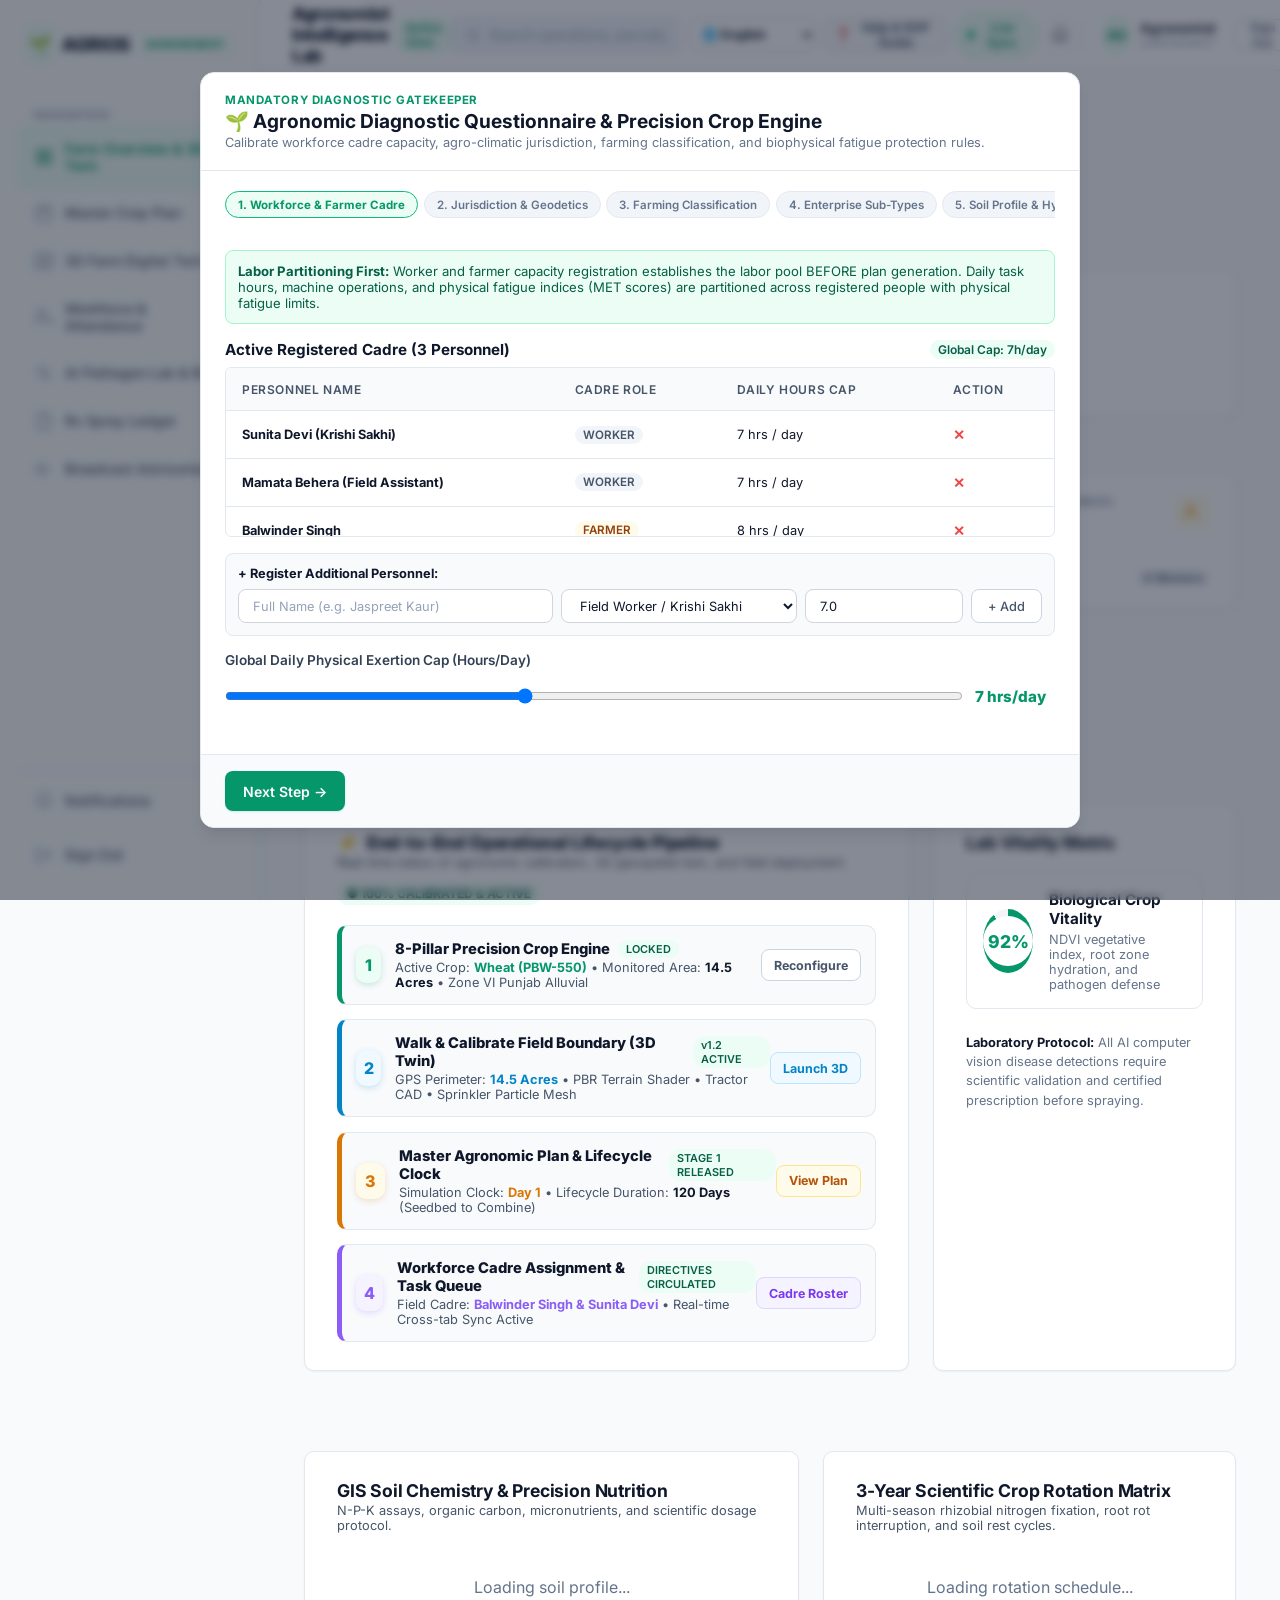
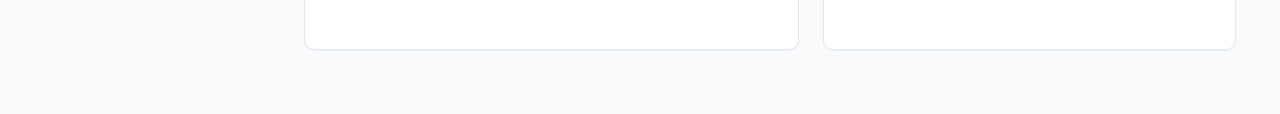
==== commit 0793a93f: "feat: restore portal sidebars, scrollable 3D viewport toolbar, gentle nature audio suite, GLB fruit/" ====
--- a/frontend/agronomist.html
+++ b/frontend/agronomist.html
@@ -202,46 +202,84 @@
           <div class="card-panel">
             <div class="panel-header">
               <div>
-                <h3 class="panel-title">End-to-End Operational Lifecycle Pipeline</h3>
-                <p class="panel-subtitle">Current status of agricultural deployment in your administrative zone.</p>
+                <h3 class="panel-title" style="font-size:1.1rem; font-weight:800; color:#0f172a; display:flex; align-items:center; gap:8px;">
+                  <span>⚡</span> End-to-End Operational Lifecycle Pipeline
+                </h3>
+                <p class="panel-subtitle">Real-time status of agronomic calibration, 3D geospatial twin, and field deployment.</p>
               </div>
-            </div>
-
-            <div style="display:flex; flex-direction:column; gap:1rem;">
-              <div style="display:flex; align-items:flex-start; gap:12px; padding:12px; background:#f8fafc; border:1px solid #e2e8f0; border-radius:8px;">
-                <div style="width:30px; height:30px; border-radius:50%; background:#ecfdf5; color:#059669; font-weight:700; display:flex; align-items:center; justify-content:center;">1</div>
-                <div style="flex-grow:1;">
-                  <div style="font-weight:700; font-size:0.9rem; color:#0f172a;">8-Pillar Precision Crop Engine & Workforce Calibration</div>
-                  <div style="font-size:0.8rem; color:#64748b;">Calibrate workforce cadre capacity, agro-climatic jurisdiction, farming classification, and biophysical fatigue constraints.</div>
+              <div style="display:flex; align-items:center; gap:8px;">
+                <span class="card-badge badge-success" style="font-weight:700; font-size:0.75rem; padding:4px 10px;">● 100% CALIBRATED & ACTIVE</span>
+              </div>
+            </div>
+
+            <!-- Bold Visual Pipeline Container -->
+            <div id="lifecycle-pipeline-container" style="display:flex; flex-direction:column; gap:0.9rem;">
+              <!-- Step 1 -->
+              <div style="display:flex; align-items:center; justify-content:space-between; padding:14px; background:#f8fafc; border:1px solid #e2e8f0; border-left:5px solid #059669; border-radius:10px; transition:transform 0.15s ease;">
+                <div style="display:flex; align-items:center; gap:14px;">
+                  <div style="width:36px; height:36px; border-radius:10px; background:#ecfdf5; color:#059669; font-weight:800; font-size:1rem; display:flex; align-items:center; justify-content:center; box-shadow:0 2px 6px rgba(5,150,105,0.2);">1</div>
+                  <div>
+                    <div style="font-weight:800; font-size:0.92rem; color:#0f172a; display:flex; align-items:center; gap:8px;">
+                      <span>8-Pillar Precision Crop Engine</span>
+                      <span class="card-badge badge-success" style="font-size:0.68rem;">LOCKED</span>
+                    </div>
+                    <div style="font-size:0.8rem; color:#475569; margin-top:2px;">
+                      Active Crop: <strong style="color:#059669;" id="pipe-crop-val">Wheat (PBW-550)</strong> • Monitored Area: <strong style="color:#0f172a;" id="pipe-acres-val">14.5 Acres</strong> • Zone VI Punjab Alluvial
+                    </div>
+                  </div>
                 </div>
-                <button class="btn-secondary" onclick="openOnboardingWizard(false)" style="height:30px; padding:0 10px; font-size:0.75rem;">Configure</button>
+                <button class="btn-secondary" onclick="openOnboardingWizard(false)" style="height:32px; padding:0 12px; font-size:0.78rem; font-weight:700; white-space:nowrap;">Reconfigure</button>
               </div>
 
-              <div style="display:flex; align-items:flex-start; gap:12px; padding:12px; background:#f8fafc; border:1px solid #e2e8f0; border-radius:8px;">
-                <div style="width:30px; height:30px; border-radius:50%; background:#ecfdf5; color:#059669; font-weight:700; display:flex; align-items:center; justify-content:center;">2</div>
-                <div style="flex-grow:1;">
-                  <div style="font-weight:700; font-size:0.9rem; color:#0f172a;">Walk & Calibrate Field Boundary (3D Twin)</div>
-                  <div style="font-size:0.8rem; color:#64748b;">Walk the perimeter, place borewells/greenhouses, and build Version 1 (v1) of the Digital Twin.</div>
+              <!-- Step 2 -->
+              <div style="display:flex; align-items:center; justify-content:space-between; padding:14px; background:#f8fafc; border:1px solid #e2e8f0; border-left:5px solid #0284c7; border-radius:10px;">
+                <div style="display:flex; align-items:center; gap:14px;">
+                  <div style="width:36px; height:36px; border-radius:10px; background:#f0f9ff; color:#0284c7; font-weight:800; font-size:1rem; display:flex; align-items:center; justify-content:center; box-shadow:0 2px 6px rgba(2,132,199,0.2);">2</div>
+                  <div>
+                    <div style="font-weight:800; font-size:0.92rem; color:#0f172a; display:flex; align-items:center; gap:8px;">
+                      <span>Walk & Calibrate Field Boundary (3D Twin)</span>
+                      <span class="card-badge badge-success" style="font-size:0.68rem;">v1.2 ACTIVE</span>
+                    </div>
+                    <div style="font-size:0.8rem; color:#475569; margin-top:2px;">
+                      GPS Perimeter: <strong style="color:#0284c7;" id="pipe-twin-acres">14.5 Acres</strong> • PBR Terrain Shader • Tractor CAD • Sprinkler Particle Mesh
+                    </div>
+                  </div>
                 </div>
-                <button class="btn-secondary" onclick="switchTab('fieldcalibration')" style="height:30px; padding:0 10px; font-size:0.75rem;">Calibrate</button>
+                <button class="btn-secondary" onclick="switchTab('fieldcalibration')" style="height:32px; padding:0 12px; font-size:0.78rem; font-weight:700; white-space:nowrap; background:#f0f9ff; border-color:#bae6fd; color:#0284c7;">Launch 3D</button>
               </div>
 
-              <div style="display:flex; align-items:flex-start; gap:12px; padding:12px; background:#f8fafc; border:1px solid #e2e8f0; border-radius:8px;">
-                <div style="width:30px; height:30px; border-radius:50%; background:#ecfdf5; color:#059669; font-weight:700; display:flex; align-items:center; justify-content:center;">3</div>
-                <div style="flex-grow:1;">
-                  <div style="font-weight:700; font-size:0.9rem; color:#0f172a;">Master Crop Growing Plan Synthesis</div>
-                  <div style="font-size:0.8rem; color:#64748b;">System compiles stage-by-stage agronomic schedule (sowing to harvest) for the farmer.</div>
+              <!-- Step 3 -->
+              <div style="display:flex; align-items:center; justify-content:space-between; padding:14px; background:#f8fafc; border:1px solid #e2e8f0; border-left:5px solid #d97706; border-radius:10px;">
+                <div style="display:flex; align-items:center; gap:14px;">
+                  <div style="width:36px; height:36px; border-radius:10px; background:#fffbeb; color:#d97706; font-weight:800; font-size:1rem; display:flex; align-items:center; justify-content:center; box-shadow:0 2px 6px rgba(217,119,6,0.2);">3</div>
+                  <div>
+                    <div style="font-weight:800; font-size:0.92rem; color:#0f172a; display:flex; align-items:center; gap:8px;">
+                      <span>Master Agronomic Plan & Lifecycle Clock</span>
+                      <span class="card-badge badge-success" style="font-size:0.68rem;">STAGE 1 RELEASED</span>
+                    </div>
+                    <div style="font-size:0.8rem; color:#475569; margin-top:2px;">
+                      Simulation Clock: <strong style="color:#d97706;" id="pipe-day-clock-val">Day 1</strong> • Lifecycle Duration: <strong style="color:#0f172a;" id="pipe-duration-val">120 Days</strong> (Seedbed to Combine)
+                    </div>
+                  </div>
                 </div>
-                <button class="btn-secondary" onclick="switchTab('cropplan')" style="height:30px; padding:0 10px; font-size:0.75rem;">View Plan</button>
+                <button class="btn-secondary" onclick="switchTab('cropplan')" style="height:32px; padding:0 12px; font-size:0.78rem; font-weight:700; white-space:nowrap; background:#fffbeb; border-color:#fde68a; color:#b45309;">View Plan</button>
               </div>
 
-              <div style="display:flex; align-items:flex-start; gap:12px; padding:12px; background:#f8fafc; border:1px solid #e2e8f0; border-radius:8px;">
-                <div style="width:30px; height:30px; border-radius:50%; background:#ecfdf5; color:#059669; font-weight:700; display:flex; align-items:center; justify-content:center;">4</div>
-                <div style="flex-grow:1;">
-                  <div style="font-weight:700; font-size:0.9rem; color:#0f172a;">Assign Farmers & Field Workers</div>
-                  <div style="font-size:0.8rem; color:#64748b;">Once assigned, Stage 1 land preparation and sowing tasks are released to work queues.</div>
+              <!-- Step 4 -->
+              <div style="display:flex; align-items:center; justify-content:space-between; padding:14px; background:#f8fafc; border:1px solid #e2e8f0; border-left:5px solid #8b5cf6; border-radius:10px;">
+                <div style="display:flex; align-items:center; gap:14px;">
+                  <div style="width:36px; height:36px; border-radius:10px; background:#f5f3ff; color:#8b5cf6; font-weight:800; font-size:1rem; display:flex; align-items:center; justify-content:center; box-shadow:0 2px 6px rgba(139,92,246,0.2);">4</div>
+                  <div>
+                    <div style="font-weight:800; font-size:0.92rem; color:#0f172a; display:flex; align-items:center; gap:8px;">
+                      <span>Workforce Cadre Assignment & Task Queue</span>
+                      <span class="card-badge badge-success" id="pipe-tasks-badge" style="font-size:0.68rem;">DIRECTIVES CIRCULATED</span>
+                    </div>
+                    <div style="font-size:0.8rem; color:#475569; margin-top:2px;">
+                      Field Cadre: <strong style="color:#8b5cf6;" id="pipe-cadre-val">Balwinder Singh & Sunita Devi</strong> • Real-time Cross-tab Sync Active
+                    </div>
+                  </div>
                 </div>
-                <button class="btn-secondary" onclick="switchTab('subordinates')" style="height:30px; padding:0 10px; font-size:0.75rem;">Assign</button>
+                <button class="btn-secondary" onclick="switchTab('subordinates')" style="height:32px; padding:0 12px; font-size:0.78rem; font-weight:700; white-space:nowrap; background:#f5f3ff; border-color:#ddd6fe; color:#7c3aed;">Cadre Roster</button>
               </div>
             </div>
           </div>
@@ -303,6 +341,59 @@
               <button class="btn-primary" onclick="activateCropPlanOnFarm()">
                 ⚡ Activate Plan & Release Stage 1 Tasks
               </button>
+            </div>
+          <!-- Agronomic Day Clock & Rapid Dispatch Controller -->
+          <div class="card-panel" id="agronomic-day-clock-panel" style="margin-bottom:1.25rem; background:linear-gradient(135deg, #064e3b 0%, #0f172a 100%); color:#ffffff; border-radius:12px; border:1px solid #059669; box-shadow:0 4px 20px rgba(5,150,105,0.25); padding:1.25rem;">
+            <div style="display:flex; justify-content:space-between; align-items:center; flex-wrap:wrap; gap:1rem;">
+              <div style="display:flex; align-items:center; gap:14px;">
+                <div style="width:52px; height:52px; border-radius:12px; background:rgba(16,185,129,0.18); border:2px solid #10b981; display:flex; flex-direction:column; align-items:center; justify-content:center; box-shadow:0 0 15px rgba(16,185,129,0.35);">
+                  <span style="font-size:1.4rem;">⏱️</span>
+                </div>
+                <div>
+                  <div style="display:flex; align-items:center; gap:8px;">
+                    <span style="font-size:0.75rem; text-transform:uppercase; letter-spacing:0.08em; color:#6ee7b7; font-weight:700;">AGRONOMIC LIFECYCLE CLOCK</span>
+                    <span class="card-badge badge-success" id="clock-pulse-badge" style="font-size:0.68rem; padding:2px 8px;">● LIVE CLOCK</span>
+                  </div>
+                  <div style="font-size:1.35rem; font-weight:800; color:#ffffff; display:flex; align-items:center; gap:10px; margin-top:2px;">
+                    <span id="clock-day-display">Day 1</span>
+                    <span style="font-size:0.85rem; font-weight:500; color:#a7f3d0;" id="clock-stage-subtitle">Stage 1: Seedbed Preparation & Basal Sowing</span>
+                  </div>
+                </div>
+              </div>
+
+              <div style="display:flex; gap:10px; align-items:center; flex-wrap:wrap;">
+                <div style="display:flex; align-items:center; gap:6px; background:rgba(255,255,255,0.08); padding:6px 10px; border-radius:8px; border:1px solid rgba(255,255,255,0.15);">
+                  <label for="jump-day-input" style="font-size:0.75rem; color:#cbd5e1; margin-right:4px;">Day:</label>
+                  <input type="number" id="jump-day-input" min="1" max="150" value="1" style="width:55px; height:28px; background:#0f172a; border:1px solid #334155; border-radius:4px; color:#ffffff; font-weight:700; text-align:center; font-size:0.85rem;" />
+                  <button type="button" class="btn-secondary" onclick="advanceAgronomicDay(document.getElementById('jump-day-input').value)" style="height:28px; padding:0 8px; font-size:0.75rem; background:rgba(255,255,255,0.15); border:1px solid rgba(255,255,255,0.25); color:#ffffff; cursor:pointer;">
+                    Go
+                  </button>
+                </div>
+
+                <button type="button" class="btn-secondary" id="btn-clock-prev" onclick="stepClock(-1)" style="height:34px; padding:0 12px; font-size:0.8rem; background:rgba(255,255,255,0.1); border:1px solid rgba(255,255,255,0.2); color:#ffffff; cursor:pointer;" title="Previous Day">
+                  ◀ Prev Day
+                </button>
+
+                <button type="button" class="btn-secondary" id="btn-clock-next" onclick="stepClock(1)" style="height:34px; padding:0 12px; font-size:0.8rem; background:rgba(255,255,255,0.1); border:1px solid rgba(255,255,255,0.2); color:#ffffff; cursor:pointer;" title="Next Day">
+                  Next Day ▶
+                </button>
+
+                <button type="button" class="btn-primary" id="btn-clock-dispatch" onclick="dispatchCurrentClockDay()" style="height:34px; padding:0 14px; font-size:0.8rem; font-weight:700; background:linear-gradient(135deg, #10b981, #059669); border:none; border-radius:6px; color:#ffffff; box-shadow:0 2px 10px rgba(16,185,129,0.4); cursor:pointer; display:inline-flex; align-items:center; gap:6px;">
+                  <span>🚀</span> <span id="clock-dispatch-btn-text">Dispatch Day 1 Tasks</span>
+                </button>
+              </div>
+            </div>
+
+            <!-- Quick Day Jump Bar -->
+            <div style="display:flex; align-items:center; gap:8px; margin-top:12px; padding-top:10px; border-top:1px solid rgba(255,255,255,0.12); overflow-x:auto;">
+              <span style="font-size:0.72rem; color:#94a3b8; white-space:nowrap;">Quick Simulation Jump:</span>
+              <button type="button" class="btn-secondary" onclick="advanceAgronomicDay(1)" style="height:24px; padding:0 8px; font-size:0.72rem; background:rgba(255,255,255,0.12); color:#ffffff; border:none; border-radius:12px; cursor:pointer;">Day 1 (Sowing)</button>
+              <button type="button" class="btn-secondary" onclick="advanceAgronomicDay(2)" style="height:24px; padding:0 8px; font-size:0.72rem; background:rgba(255,255,255,0.12); color:#ffffff; border:none; border-radius:12px; cursor:pointer;">Day 2 (Irrigation)</button>
+              <button type="button" class="btn-secondary" onclick="advanceAgronomicDay(7)" style="height:24px; padding:0 8px; font-size:0.72rem; background:rgba(255,255,255,0.12); color:#ffffff; border:none; border-radius:12px; cursor:pointer;">Day 7 (Germination)</button>
+              <button type="button" class="btn-secondary" onclick="advanceAgronomicDay(15)" style="height:24px; padding:0 8px; font-size:0.72rem; background:rgba(255,255,255,0.12); color:#ffffff; border:none; border-radius:12px; cursor:pointer;">Day 15 (Tillering)</button>
+              <button type="button" class="btn-secondary" onclick="advanceAgronomicDay(30)" style="height:24px; padding:0 8px; font-size:0.72rem; background:#dc2626; color:#ffffff; border:none; border-radius:12px; cursor:pointer; font-weight:700;">🚨 Day 30 (Outbreak Shock)</button>
+              <button type="button" class="btn-secondary" onclick="advanceAgronomicDay(60)" style="height:24px; padding:0 8px; font-size:0.72rem; background:rgba(255,255,255,0.12); color:#ffffff; border:none; border-radius:12px; cursor:pointer;">Day 60 (Canopy)</button>
+              <button type="button" class="btn-secondary" onclick="advanceAgronomicDay(120)" style="height:24px; padding:0 8px; font-size:0.72rem; background:rgba(255,255,255,0.12); color:#ffffff; border:none; border-radius:12px; cursor:pointer;">Day 120 (Harvest)</button>
             </div>
           </div>
 
@@ -703,14 +794,23 @@
       <!-- TAB: BROADCAST CIRCULARS -->
       <div id="tab-circulars" class="vizitor-tab-content">
         <div class="card-panel">
-          <div class="panel-header">
+          <div class="panel-header" style="flex-wrap:wrap; gap:10px;">
             <div>
-              <h3 class="panel-title">Broadcast Agronomic Advisories</h3>
+              <h3 class="panel-title">Broadcast Agronomic Advisories & Volatilities</h3>
               <p class="panel-subtitle">Direct omni-channel alerts (SMS, WhatsApp, AGRIOS Mobile) dispatched to registered farming families.</p>
             </div>
             <button class="btn-primary" onclick="openBroadcastCircularModal()">
               📡 + Broadcast Advisory Circular
             </button>
+          </div>
+
+          <!-- Quick Template Chips Bar -->
+          <div style="display:flex; align-items:center; gap:8px; margin-bottom:1rem; padding:10px 14px; background:#f8fafc; border:1px solid #e2e8f0; border-radius:8px; overflow-x:auto;">
+            <span style="font-size:0.75rem; font-weight:700; color:#334155; white-space:nowrap;">⚡ Instant Advisory Templates:</span>
+            <button type="button" class="btn-secondary" onclick="fillBroadcastTemplate('frost')" style="height:26px; padding:0 10px; font-size:0.72rem; border-radius:14px; white-space:nowrap; cursor:pointer;">❄️ Frost Alert</button>
+            <button type="button" class="btn-secondary" onclick="fillBroadcastTemplate('pest')" style="height:26px; padding:0 10px; font-size:0.72rem; border-radius:14px; white-space:nowrap; cursor:pointer;">🐛 Yellow Rust Warning</button>
+            <button type="button" class="btn-secondary" onclick="fillBroadcastTemplate('irrigation')" style="height:26px; padding:0 10px; font-size:0.72rem; border-radius:14px; white-space:nowrap; cursor:pointer;">💧 Micro-Drip Schedule</button>
+            <button type="button" class="btn-secondary" onclick="fillBroadcastTemplate('mandi')" style="height:26px; padding:0 10px; font-size:0.72rem; border-radius:14px; white-space:nowrap; cursor:pointer;">📈 Mandi MSP Spike</button>
           </div>
 
           <div id="circulars-feed-container" style="display:flex; flex-direction:column; gap:12px;">
@@ -1478,10 +1578,6 @@
   }
 
   function updateSidebarActive(tabId) {
-    if (window.AgriosUI && typeof window.AgriosUI.updateSidebarActive === 'function') {
-      AgriosUI.updateSidebarActive(tabId);
-      return;
-    }
     const sidebarContainer = document.getElementById("sidebar-container");
     if (!sidebarContainer) return;
     const items = sidebarContainer.querySelectorAll(".menu-item");
@@ -1978,6 +2074,9 @@
       if (durBadge) durBadge.innerText = `${activeCropPlan ? activeCropPlan.duration_days : surveyState.duration_days} Days`;
       const taskCount = document.getElementById("card-task-count");
       if (taskCount) taskCount.innerText = `${activeCropPlan?.dispatched_tasks_count || 4} Released`;
+
+      updateLifecyclePipelineUI();
+      updateClockDisplay(currentClockDay);
     }
   }
 
@@ -2400,8 +2499,9 @@
           <div style="font-size:0.85rem; color:#b91c1c; font-weight:700; margin-top:4px;">${disease.name}</div>
           <div style="font-size:0.8rem; color:#475569; margin-top:2px;">Pathogen: ${disease.pest} • Crop Stress: ${Math.round(disease.stressedPct * 100)}%</div>
           <div style="font-size:0.78rem; color:#0369a1; margin-top:2px;">Rx Protocol: ${disease.prescription}</div>
-          <div style="margin-top:10px; display:flex; gap:8px;">
-            <button class="btn-primary" style="height:28px; font-size:0.75rem; background:#dc2626;" onclick="openQuarantineModal('${disease.sector.replace(/'/g, "\\'")}', '${disease.pest.replace(/'/g, "\\'")}')">Establish Biosecurity Quarantine</button>
+          <div style="margin-top:10px; display:flex; gap:8px; flex-wrap:wrap;">
+            <button class="btn-primary" style="height:28px; font-size:0.75rem; background:#059669;" onclick="executePrescriptionDispatch('RX-EMERG-D${disease.day}', '${(disease.pest || disease.name).replace(/'/g, "\\'")}', '${disease.prescription.replace(/'/g, "\\'")}', 'Targeted Drone Mist Canopy Drench')">⚡ Dispatch Spray to Workers</button>
+            <button class="btn-primary" style="height:28px; font-size:0.75rem; background:#dc2626;" onclick="openQuarantineModal('${disease.sector.replace(/'/g, "\\'")}', '${disease.pest.replace(/'/g, "\\'")}')">Establish Quarantine</button>
             <button class="btn-secondary" style="height:28px; font-size:0.75rem;" onclick="switchTab('prescriptions')">View Rx Spray Order</button>
           </div>
         `;
@@ -2412,12 +2512,27 @@
         const rxRow = document.createElement("tr");
         rxRow.id = "rx-emergency-outbreak";
         rxRow.style.background = "#fef2f2";
+        const emergRxId = `RX-EMERG-D${disease.day}`;
+        const emergStatus = localStorage.getItem('rx_status_' + emergRxId) || 'ready';
+        let actionCell = '';
+        if (emergStatus === 'completed') {
+          actionCell = `<span class="card-badge badge-success">✓ COMPLETED & VERIFIED</span>`;
+        } else if (emergStatus === 'dispatched') {
+          actionCell = `<span class="card-badge badge-warning">⚡ DISPATCHED TO WORKERS</span>`;
+        } else {
+          actionCell = `
+            <button class="btn-primary" onclick="executePrescriptionDispatch('${emergRxId}', '${(disease.pest || disease.name).replace(/'/g, "\\'")}', '${disease.prescription.replace(/'/g, "\\'")}', 'Targeted Drone Mist Canopy Drench')" style="height:28px; font-size:0.75rem; padding:0 10px; background:#dc2626; border-radius:4px; cursor:pointer;">
+              ⚡ Dispatch Emergency Spray
+            </button>
+          `;
+        }
+
         rxRow.innerHTML = `
-          <td><code style="color:#dc2626; font-weight:800;">RX-EMERG-D${disease.day}</code></td>
+          <td><code style="color:#dc2626; font-weight:800;">${emergRxId}</code></td>
           <td><strong style="color:#991b1b;">${disease.name} (${disease.sector})</strong></td>
           <td>${disease.prescription}</td>
           <td>Targeted Drone Mist Canopy Drench</td>
-          <td><span class="card-badge badge-danger">EMERGENCY ACTIVE</span></td>
+          <td id="status-cell-${emergRxId}">${actionCell}</td>
         `;
         rxTbody.prepend(rxRow);
       }
@@ -2909,16 +3024,6 @@
     document.getElementById("onboarding-wizard-modal").style.display = "none";
   }
 
-  // Expose wizard methods to window for sidebar sub-menu deep linking
-  window.openOnboardingWizard = openOnboardingWizard;
-  window.jumpToStep = function(step) { jumpToStep(step); };
-  window.openWizardToStep = function(step) {
-    openOnboardingWizard(false);
-    if (typeof step === 'number') {
-      jumpToStep(step);
-    }
-  };
-
   function syncCadreTo3DModel() {
     if (twinAdapter3D && typeof twinAdapter3D.syncWorkersRoster === 'function') {
       const allWorkers = registeredCadre.map((c, i) => ({
@@ -3646,9 +3751,14 @@
         }
       }
 
-      // Render plan and refresh profile
+      // Render plan and refresh all calibrated intelligence panels
       renderCalibratedCropPlan(calibratedPlan);
       await loadAgronomistProfile();
+      updateLifecyclePipelineUI();
+      updateClockDisplay(1);
+      await loadSoilAnalysis();
+      await loadCropRotationAdvice();
+      await loadCameraObservations();
       switchTab("cropplan");
     } catch (err) {
       AgriosUI.showToast("Calibration Error", err.message, "❌");
@@ -3703,18 +3813,53 @@
       const rxs = await AgriosAPI.listPrescriptions();
       const tbody = document.getElementById("prescriptions-table-body");
       if (tbody && rxs) {
-        tbody.innerHTML = rxs.map(r => `
-          <tr>
-            <td><code>${r.id}</code></td>
-            <td><strong>${r.diagnosis}</strong></td>
-            <td>${r.active_ingredient}</td>
-            <td>${r.dosage}</td>
-            <td><span class="card-badge badge-success">DISPATCHED TO WORKERS</span></td>
-          </tr>
-        `).join("");
+        tbody.innerHTML = rxs.map(r => {
+          const st = localStorage.getItem('rx_status_' + r.id) || r.status || 'ready';
+          let statusBadge = '';
+          if (st === 'completed') {
+            statusBadge = '<span class="card-badge badge-success">✓ COMPLETED & VERIFIED</span>';
+          } else if (st === 'dispatched') {
+            statusBadge = '<span class="card-badge badge-warning">⚡ DISPATCHED TO WORKERS</span>';
+          } else {
+            statusBadge = `
+              <button class="btn-primary" onclick="executePrescriptionDispatch('${r.id}', '${r.diagnosis.replace(/'/g, "\\'")}', '${r.active_ingredient.replace(/'/g, "\\'")}', '${(r.dosage || 'Standard Dose').replace(/'/g, "\\'")}')" style="height:28px; font-size:0.75rem; padding:0 10px; background:#059669; border-radius:4px; cursor:pointer;">
+                ⚡ Dispatch Spray
+              </button>
+            `;
+          }
+          return `
+            <tr>
+              <td><code>${r.id}</code></td>
+              <td><strong>${r.diagnosis}</strong></td>
+              <td>${r.active_ingredient}</td>
+              <td>${r.dosage}</td>
+              <td id="status-cell-${r.id}">${statusBadge}</td>
+            </tr>
+          `;
+        }).join("");
       }
     } catch (err) {
       console.error("Prescriptions load error:", err);
+    }
+  }
+
+  async function executePrescriptionDispatch(rxId, diagnosis, ingredient, dosage) {
+    try {
+      AgriosUI.showToast("Dispatching Prescription...", `Transmitting spray order ${rxId} to field workers...`, "💊");
+      await AgriosAPI.dispatchPrescription({
+        farm_id: activeFarmId,
+        rx_id: rxId,
+        pathogen: diagnosis,
+        prescription: ingredient,
+        dosage: dosage || "Standard Dose",
+        urgency: "urgent"
+      });
+      localStorage.setItem('rx_status_' + rxId, 'dispatched');
+      AgriosUI.showToast("Prescription Dispatched!", `Field workers notified to apply ${ingredient}. Task entered worker active queue.`, "🚀");
+      loadPrescriptions();
+      loadSubordinates();
+    } catch (e) {
+      AgriosUI.showToast("Dispatch Failed", e.message, "❌");
     }
   }
 
@@ -3751,6 +3896,33 @@
     }
   }
 
+  function fillBroadcastTemplate(type) {
+    const crop = getActiveCropName();
+    openBroadcastCircularModal();
+    const subj = document.getElementById("circ-subject");
+    const body = document.getElementById("circ-body");
+    const target = document.getElementById("circ-target");
+    if (!subj || !body) return;
+
+    if (type === 'frost') {
+      subj.value = `URGENT: Ground Frost & Radiative Cooling Inversion Warning for ${crop}`;
+      body.value = `Meteorological radar forecasts surface inversion temp dropping below 3.5°C between 03:00–06:00. Execute light micro-sprinkler misting across all open parcels to release latent heat of fusion and protect tender tillers/flowers.`;
+      if (target) target.value = 'all';
+    } else if (type === 'pest') {
+      subj.value = `CRITICAL ALERT: Spore Inoculum Spread & Prophylactic Spray Advisory`;
+      body.value = `High humidity (>85%) and calm winds have elevated yellow rust and blight spore dispersion risk across District Quadrant 2. Inspect flag leaves and apply recommended bio-antagonist Trichoderma / Propiconazole within 36 hours.`;
+      if (target) target.value = 'farmer';
+    } else if (type === 'irrigation') {
+      subj.value = `WATER RATIONING: Canal Closure & Solar Micro-Drip Schedule`;
+      body.value = `Secondary canal maintenance scheduled for the next 72 hours. Transition ${crop} parcels to nocturnal drip fertigation (1.8 L/hr emitters) between 21:00 and 04:00 to conserve 40% soil moisture.`;
+      if (target) target.value = 'all';
+    } else if (type === 'mandi') {
+      subj.value = `MARKET VOLATILITY: Mandi Procurement Surge (MSP + ₹220/Qtl)`;
+      body.value = `Spot market rate for Grade-A ${crop} has exceeded statutory MSP by 8.4% at the Central Apex Mandi. Farmers with harvest moisture below 12% are advised to book e-NAM transit slots.`;
+      if (target) target.value = 'farmer';
+    }
+  }
+
   function openBroadcastCircularModal() {
     document.getElementById("broadcast-circular-modal").style.display = "flex";
   }
@@ -3857,13 +4029,127 @@
     window.print();
   }
 
+  function getActiveCropName() {
+    return localStorage.getItem("agrios_calibrated_crop") || (activeCropPlan ? activeCropPlan.crop_name : null) || "Wheat";
+  }
+
+  function updateLifecyclePipelineUI() {
+    const crop = getActiveCropName();
+    const acres = localStorage.getItem("agrios_calibrated_acres") || (activeCropPlan?.monitored_acres) || "14.5";
+    const duration = activeCropPlan ? activeCropPlan.duration_days : 120;
+    const day = currentClockDay || 1;
+
+    const cropVal = document.getElementById("pipe-crop-val");
+    if (cropVal) cropVal.innerText = crop;
+
+    const acresVal = document.getElementById("pipe-acres-val");
+    if (acresVal) acresVal.innerText = `${acres} Acres`;
+
+    const twinAcresVal = document.getElementById("pipe-twin-acres");
+    if (twinAcresVal) twinAcresVal.innerText = `${acres} Acres`;
+
+    const dayVal = document.getElementById("pipe-day-clock-val");
+    if (dayVal) dayVal.innerText = `Day ${day}`;
+
+    const durVal = document.getElementById("pipe-duration-val");
+    if (durVal) durVal.innerText = `${duration} Days`;
+  }
+
+  // ─────────────────────────────────────────────────────────────
+  // AGRONOMIC DAY CLOCK & DISPATCH CONTROLLER
+  // ─────────────────────────────────────────────────────────────
+  let currentClockDay = parseInt(localStorage.getItem("agrios_active_dispatched_day") || "1", 10);
+
+  function updateClockDisplay(day) {
+    currentClockDay = parseInt(day, 10) || 1;
+    localStorage.setItem("agrios_active_dispatched_day", currentClockDay);
+
+    const disp = document.getElementById("clock-day-display");
+    if (disp) disp.innerText = `Day ${currentClockDay}`;
+
+    const inp = document.getElementById("jump-day-input");
+    if (inp) inp.value = currentClockDay;
+
+    const btnText = document.getElementById("clock-dispatch-btn-text");
+    if (btnText) btnText.innerText = `Dispatch Day ${currentClockDay} Tasks`;
+
+    const sub = document.getElementById("clock-stage-subtitle");
+    if (sub) {
+      if (currentClockDay <= 15) sub.innerText = "Stage 1: Seedbed Preparation & Basal Sowing";
+      else if (currentClockDay <= 40) sub.innerText = "Stage 2: Root Anchoring, Tillering & Foliar Nutrition";
+      else if (currentClockDay <= 80) sub.innerText = "Stage 3: Vegetative Canopy & Boot Stage Protection";
+      else if (currentClockDay <= 105) sub.innerText = "Stage 4: Inflorescence Panicle Emergence & Grain Filling";
+      else sub.innerText = "Stage 5: Physiological Maturation & Combine Harvesting";
+    }
+
+    updateLifecyclePipelineUI();
+
+    // Update 3D twin day time-slider if present
+    const slider = document.getElementById("dt3d-time-slider");
+    if (slider) {
+      slider.value = currentClockDay;
+      if (typeof window._dt3dOnSliderInput === 'function') {
+        window._dt3dOnSliderInput(slider);
+      }
+    }
+  }
+
+  function stepClock(delta) {
+    const nextDay = Math.max(1, currentClockDay + delta);
+    advanceAgronomicDay(nextDay);
+  }
+
+  function dispatchCurrentClockDay() {
+    dispatchDayTasks(currentClockDay);
+  }
+
+  async function advanceAgronomicDay(day) {
+    const targetDay = parseInt(day, 10) || 1;
+    updateClockDisplay(targetDay);
+    AgriosUI.showToast(`Clock Advanced: Day ${targetDay}`, `Transmitting Day ${targetDay} directives to workforce queues...`, "⏱️");
+    await dispatchDayTasks(targetDay);
+  }
+
+  // Cross-tab real-time task completion sync
+  window.addEventListener("storage", (e) => {
+    if (e.key === "agrios_broadcast_event" && e.newValue) {
+      try {
+        const ev = JSON.parse(e.newValue);
+        if (ev.event_type === "TASK_COMPLETED") {
+          const task = ev.payload?.task || {};
+          if (task.task_type === "spray" || (task.title && task.title.toLowerCase().includes("spray"))) {
+            for (let i = 0; i < localStorage.length; i++) {
+              const k = localStorage.key(i);
+              if (k && k.startsWith("rx_status_") && localStorage.getItem(k) === "dispatched") {
+                localStorage.setItem(k, "completed");
+              }
+            }
+            loadPrescriptions();
+            AgriosUI.showToast(
+              "Spray Task Completed & Verified",
+              `Worker completed "${task.title || 'Spray Directive'}". Canopy disinfected!`,
+              "✅"
+            );
+            if (twinAdapter3D && typeof twinAdapter3D.setOutbreakBeacon === 'function') {
+              twinAdapter3D.setOutbreakBeacon(false);
+            }
+          }
+          loadSubordinates();
+        }
+      } catch (err) {
+        console.warn("Cross-tab event error:", err);
+      }
+    }
+  });
+
   async function loadCameraObservations() {
     try {
-      const obs = await AgriosAPI.getPathogenObservations();
+      const crop = getActiveCropName();
+      const obs = await AgriosAPI.getPathogenObservations(crop);
       const tbody = document.getElementById("pathogen-observations-body");
       if (!tbody) return;
       if (!obs || obs.length === 0) {
-        tbody.innerHTML = `<tr><td colspan="7" style="text-align:center; padding:1.5rem; color:#64748b;">No active pathogen alerts flagged by vision cameras. Field canopy pristine.</td></tr>`;
+        tbody.innerHTML = `<tr><td colspan="7" style="text-align:center; padding:1.5rem; color:#64748b;">No active pathogen alerts flagged for ${crop}. Field canopy pristine.</td></tr>`;
         return;
       }
       tbody.innerHTML = obs.map(o => `
@@ -3880,8 +4166,8 @@
           </td>
           <td>
             ${!o.status.includes('Certified') ? `
-              <button class="btn-primary" onclick="certifyPrescription('${o.id}', '${o.pathogen}')" style="height:30px; font-size:0.75rem; padding:0 8px;">
-                Certify Spray Rx
+              <button class="btn-primary" onclick="certifyPrescription('${o.id}', '${o.pathogen.replace(/'/g, "\\'")}')" style="height:30px; font-size:0.75rem; padding:0 8px;">
+                Certify & Dispatch Rx
               </button>
             ` : `<span style="font-size:0.75rem; color:#059669; font-weight:700;">✓ Rx Dispatched</span>`}
           </td>
@@ -3924,39 +4210,61 @@
 
   async function loadSoilAnalysis() {
     try {
-      const data = await AgriosAPI.getSoilAnalysis(activeFarmId);
+      const crop = getActiveCropName();
+      const data = await AgriosAPI.getSoilAnalysis(activeFarmId, crop);
       const container = document.getElementById("soil-analysis-body");
       if (!container || !data) return;
       container.innerHTML = `
+        <div style="display:flex; justify-content:space-between; align-items:center; margin-bottom:10px; padding:6px 12px; background:#f0fdf4; border-radius:6px; border:1px solid #bbf7d0;">
+          <span style="font-size:0.8rem; font-weight:700; color:#166534;">🌾 Calibrated Crop: ${crop} • ${data.farm_name || 'Model Farm'}</span>
+          <span class="card-badge badge-success" style="font-size:0.7rem;">Active Soil Profile</span>
+        </div>
         <div style="display:grid; grid-template-columns:repeat(auto-fit, minmax(130px, 1fr)); gap:10px; margin-bottom:1rem;">
           <div style="background:#f8fafc; padding:10px; border-radius:6px; border:1px solid #e2e8f0;">
             <div style="font-size:0.75rem; color:#64748b;">Soil pH & Texture</div>
-            <div style="font-size:1.1rem; font-weight:700; color:#0f172a;">${data.ph} • Loam</div>
-            <div style="font-size:0.7rem; color:#059669;">Optimal Neutral</div>
+            <div style="font-size:1.05rem; font-weight:700; color:#0f172a;">${data.ph} • ${data.soil_texture ? data.soil_texture.split(' ')[0] : 'Loam'}</div>
+            <div style="font-size:0.7rem; color:#059669;">EC: ${data.ec_ds_m || 0.42} dS/m</div>
           </div>
           <div style="background:#f8fafc; padding:10px; border-radius:6px; border:1px solid #e2e8f0;">
             <div style="font-size:0.75rem; color:#64748b;">Available Nitrogen (N)</div>
-            <div style="font-size:1.1rem; font-weight:700; color:#d97706;">${data.npk_levels.nitrogen_kg_ha} kg/ha</div>
-            <div style="font-size:0.7rem; color:#d97706;">${data.npk_levels.nitrogen_status}</div>
+            <div style="font-size:1.05rem; font-weight:700; color:#d97706;">${data.npk_levels?.nitrogen_kg_ha || 210} kg/ha</div>
+            <div style="font-size:0.7rem; color:#d97706;">${data.npk_levels?.nitrogen_status || 'Medium'}</div>
           </div>
           <div style="background:#f8fafc; padding:10px; border-radius:6px; border:1px solid #e2e8f0;">
             <div style="font-size:0.75rem; color:#64748b;">Phosphorus (P2O5)</div>
-            <div style="font-size:1.1rem; font-weight:700; color:#059669;">${data.npk_levels.phosphorus_kg_ha} kg/ha</div>
-            <div style="font-size:0.7rem; color:#059669;">${data.npk_levels.phosphorus_status}</div>
+            <div style="font-size:1.05rem; font-weight:700; color:#059669;">${data.npk_levels?.phosphorus_kg_ha || 22} kg/ha</div>
+            <div style="font-size:0.7rem; color:#059669;">${data.npk_levels?.phosphorus_status || 'Medium'}</div>
           </div>
           <div style="background:#f8fafc; padding:10px; border-radius:6px; border:1px solid #e2e8f0;">
             <div style="font-size:0.75rem; color:#64748b;">Potassium (K2O)</div>
-            <div style="font-size:1.1rem; font-weight:700; color:#0284c7;">${data.npk_levels.potassium_kg_ha} kg/ha</div>
-            <div style="font-size:0.7rem; color:#0284c7;">${data.npk_levels.potassium_status}</div>
-          </div>
-        </div>
+            <div style="font-size:1.05rem; font-weight:700; color:#0284c7;">${data.npk_levels?.potassium_kg_ha || 250} kg/ha</div>
+            <div style="font-size:0.7rem; color:#0284c7;">${data.npk_levels?.potassium_status || 'High'}</div>
+          </div>
+        </div>
+
+        ${data.micronutrients ? `
+        <div style="display:grid; grid-template-columns:repeat(3, 1fr); gap:8px; margin-bottom:10px; font-size:0.75rem;">
+          <div style="background:#f8fafc; padding:8px; border-radius:6px; border:1px solid #e2e8f0;">
+            <span style="color:#64748b;">Zinc (Zn):</span> <strong style="color:#0f172a;">${data.micronutrients.zinc_ppm} ppm</strong>
+            <span style="color:${(data.micronutrients.zinc_status || '').includes('Deficient') ? '#dc2626' : '#059669'}; display:block;">${data.micronutrients.zinc_status}</span>
+          </div>
+          <div style="background:#f8fafc; padding:8px; border-radius:6px; border:1px solid #e2e8f0;">
+            <span style="color:#64748b;">Iron (Fe):</span> <strong style="color:#0f172a;">${data.micronutrients.iron_ppm} ppm</strong>
+            <span style="color:#059669; display:block;">${data.micronutrients.iron_status}</span>
+          </div>
+          <div style="background:#f8fafc; padding:8px; border-radius:6px; border:1px solid #e2e8f0;">
+            <span style="color:#64748b;">Boron (B):</span> <strong style="color:#0f172a;">${data.micronutrients.boron_ppm} ppm</strong>
+            <span style="color:${(data.micronutrients.boron_status || '').includes('Deficient') ? '#dc2626' : '#059669'}; display:block;">${data.micronutrients.boron_status}</span>
+          </div>
+        </div>
+        ` : ''}
 
         <div style="background:#ecfdf5; border:1px solid #a7f3d0; border-radius:8px; padding:12px; margin-top:10px;">
           <div style="font-size:0.75rem; font-weight:700; text-transform:uppercase; color:#065f46; letter-spacing:0.05em; margin-bottom:4px;">
             Agronomic Fertilizer Directives:
           </div>
           <ul style="margin:0; padding-left:1.2rem; font-size:0.8rem; color:#064e3b; line-height:1.4;">
-            ${data.scientific_recommendations.map(r => `<li>${r}</li>`).join("")}
+            ${(data.scientific_recommendations || []).map(r => `<li>${r}</li>`).join("")}
           </ul>
         </div>
       `;
@@ -3967,12 +4275,17 @@
 
   async function loadCropRotationAdvice() {
     try {
-      const data = await AgriosAPI.getCropRotationAdvice();
+      const crop = getActiveCropName();
+      const data = await AgriosAPI.getCropRotationAdvice(crop);
       const container = document.getElementById("crop-rotation-body");
       if (!container || !data) return;
       container.innerHTML = `
+        <div style="display:flex; justify-content:space-between; align-items:center; margin-bottom:8px; padding:6px 12px; background:#f0fdf4; border-radius:6px; border:1px solid #bbf7d0; font-size:0.78rem;">
+          <strong style="color:#166534;">Rotation Base: ${data.current_crop || crop}</strong>
+          <span style="color:#64748b;">${data.agro_climatic_zone || 'Alluvial Agro-Climatic Zone'}</span>
+        </div>
         <div style="display:flex; flex-direction:column; gap:8px;">
-          ${data.optimal_rotation_sequence.map(s => `
+          ${(data.optimal_rotation_sequence || []).map(s => `
             <div style="display:flex; align-items:center; gap:12px; padding:10px 12px; background:#f8fafc; border:1px solid #e2e8f0; border-radius:6px;">
               <div style="width:24px; height:24px; border-radius:50%; background:#ecfdf5; color:#059669; font-weight:700; font-size:0.75rem; display:flex; align-items:center; justify-content:center;">
                 ${s.sequence}
@@ -3989,11 +4302,11 @@
         <div style="display:grid; grid-template-columns:1fr 1fr; gap:8px; margin-top:10px; font-size:0.75rem;">
           <div style="background:#f1f5f9; padding:8px; border-radius:6px;">
             <strong style="color:#0f172a;">Economic Benefit:</strong>
-            <div style="color:#059669; font-weight:600;">${data.benefits.nitrogen_savings_inr}</div>
+            <div style="color:#059669; font-weight:600;">${data.benefits?.nitrogen_savings_inr || '₹4,200/acre saved'}</div>
           </div>
           <div style="background:#f1f5f9; padding:8px; border-radius:6px;">
             <strong style="color:#0f172a;">Pathogen Break:</strong>
-            <div style="color:#0284c7; font-weight:600;">${data.benefits.pathogen_break_rate}</div>
+            <div style="color:#0284c7; font-weight:600;">${data.benefits?.pathogen_break_rate || '88% break rate'}</div>
           </div>
         </div>
       `;
--- a/frontend/css/vizitor-theme.css
+++ b/frontend/css/vizitor-theme.css
@@ -77,30 +77,26 @@
 }
 
 .sidebar {
-  width: 270px;
+  width: 260px;
   height: 100vh;
-  height: 100dvh;
-  max-height: 100vh;
   background-color: var(--bg-sidebar);
   border-right: 1px solid var(--border-subtle);
   display: flex;
   flex-direction: column;
-  padding: 1.15rem 0.85rem 0.85rem 0.85rem;
+  padding: 1.5rem 1.25rem;
   position: fixed;
   left: 0;
   top: 0;
   z-index: 100;
-  overflow: hidden; /* Header and footer stay pinned; menu area scrolls */
-  box-shadow: 2px 0 12px rgba(0, 0, 0, 0.03);
+  overflow-y: auto;
 }
 
 .sidebar-brand {
   display: flex;
   align-items: center;
   gap: 10px;
-  margin-bottom: 1rem;
+  margin-bottom: 2rem;
   padding: 0.25rem 0.5rem;
-  flex-shrink: 0;
 }
 
 .sidebar-brand-icon {
@@ -138,235 +134,29 @@
 .sidebar-menu {
   display: flex;
   flex-direction: column;
-  gap: 0.25rem;
-  flex: 1 1 auto;
-  min-height: 0;
-  overflow-y: auto !important;
-  overflow-x: hidden;
-  overscroll-behavior: contain;
-  -webkit-overflow-scrolling: touch;
-  padding-right: 4px;
-  margin-bottom: 0.5rem;
-}
-
-/* Custom Sleek Sidebar Scrollbar */
-.sidebar-menu::-webkit-scrollbar {
-  width: 5px;
-}
-.sidebar-menu::-webkit-scrollbar-track {
-  background: transparent;
-}
-.sidebar-menu::-webkit-scrollbar-thumb {
-  background: rgba(16, 185, 129, 0.25);
-  border-radius: 10px;
-}
-.sidebar-menu::-webkit-scrollbar-thumb:hover {
-  background: rgba(16, 185, 129, 0.55);
+  gap: 0.35rem;
+  flex-grow: 1;
 }
 
 .sidebar-label {
-  font-size: 0.68rem;
+  font-size: 0.7rem;
   font-weight: 700;
   text-transform: uppercase;
   color: var(--text-muted);
-  letter-spacing: 0.06em;
-  padding: 0.25rem 0.65rem 0.35rem;
-  flex-shrink: 0;
-}
-
-/* Expandable Sidebar Groups (Accordion Functions) */
-.sidebar-group {
-  display: flex;
-  flex-direction: column;
-  border-radius: 8px;
-  transition: background-color 0.2s ease, border-color 0.2s ease;
-  margin-bottom: 3px;
-  border: 1px solid transparent;
-}
-
-.sidebar-group.open {
-  background: rgba(248, 250, 252, 0.85);
-  border-color: rgba(226, 232, 240, 0.8);
-}
-
-.sidebar-group.has-active {
-  background: rgba(236, 253, 245, 0.5);
-  border-color: rgba(16, 185, 129, 0.3);
-}
-
-.sidebar-group-header {
-  display: flex;
-  align-items: center;
-  gap: 10px;
-  width: 100%;
-  padding: 0.58rem 0.75rem;
-  background: transparent;
-  border: none;
-  border-radius: 6px;
-  cursor: pointer;
-  color: var(--text-primary);
-  font-weight: 600;
-  font-size: 0.82rem;
-  text-align: left;
-  transition: all 0.18s ease;
-  user-select: none;
-}
-
-.sidebar-group-header:hover {
-  background-color: var(--bg-sidebar-hover);
-  color: var(--brand-primary);
-}
-
-.sidebar-group-header .group-icon {
-  width: 20px;
-  height: 20px;
-  display: flex;
-  align-items: center;
-  justify-content: center;
-  font-size: 1.05rem;
-  flex-shrink: 0;
-}
-
-.sidebar-group-header .group-label {
-  flex: 1;
-  white-space: nowrap;
-  overflow: hidden;
-  text-overflow: ellipsis;
-  font-weight: 600;
-  font-size: 0.82rem;
-}
-
-.sidebar-group-header .group-badge {
-  font-size: 0.62rem;
-  font-weight: 700;
-  padding: 2px 6px;
-  border-radius: 10px;
-  background: rgba(16, 185, 129, 0.12);
-  color: #059669;
-  letter-spacing: 0.02em;
-  flex-shrink: 0;
-}
-
-.sidebar-group-header .group-arrow {
-  width: 16px;
-  height: 16px;
-  display: flex;
-  align-items: center;
-  justify-content: center;
-  color: var(--text-muted);
-  transition: transform 0.25s cubic-bezier(0.4, 0, 0.2, 1);
-  flex-shrink: 0;
-}
-
-.sidebar-group.open .sidebar-group-header .group-arrow {
-  transform: rotate(180deg);
-  color: var(--brand-primary);
-}
-
-.sidebar-group.open .sidebar-group-header {
-  color: var(--brand-primary);
-  font-weight: 700;
-}
-
-/* Nested Sub-Menu Container */
-.sidebar-sub-menu {
-  display: none;
-  flex-direction: column;
-  gap: 2px;
-  padding: 4px 0 6px 12px;
-  margin-left: 14px;
-  margin-right: 4px;
-  border-left: 2px solid rgba(16, 185, 129, 0.25);
-  animation: sidebarSubSlide 0.2s ease-out;
-}
-
-.sidebar-group.open .sidebar-sub-menu {
-  display: flex;
-}
-
-@keyframes sidebarSubSlide {
-  from { opacity: 0; transform: translateY(-4px); }
-  to { opacity: 1; transform: translateY(0); }
-}
-
-/* Sub-menu Item */
-.sub-menu-item {
-  display: flex;
-  align-items: center;
-  gap: 8px;
-  padding: 0.45rem 0.65rem;
-  border-radius: 5px;
-  font-size: 0.775rem;
-  font-weight: 500;
-  color: var(--text-secondary);
-  text-decoration: none;
-  cursor: pointer;
-  transition: all 0.15s ease;
-  position: relative;
-}
-
-.sub-menu-item:hover {
-  background-color: var(--bg-sidebar-hover);
-  color: var(--brand-primary);
-  padding-left: 0.8rem;
-}
-
-.sub-menu-item.active {
-  background-color: #ecfdf5;
-  color: #059669;
-  font-weight: 700;
-  border: 1px solid rgba(16, 185, 129, 0.3);
-}
-
-.sub-menu-item.active::before {
-  content: '';
-  position: absolute;
-  left: -15px;
-  top: 50%;
-  transform: translateY(-50%);
-  width: 6px;
-  height: 6px;
-  border-radius: 50%;
-  background: #10b981;
-  box-shadow: 0 0 6px rgba(16, 185, 129, 0.6);
-}
-
-.sub-menu-item .sub-item-icon {
-  font-size: 0.85rem;
-  width: 18px;
-  display: flex;
-  align-items: center;
-  justify-content: center;
-  flex-shrink: 0;
-}
-
-.sub-menu-item .sub-item-text {
-  flex: 1;
-  white-space: nowrap;
-  overflow: hidden;
-  text-overflow: ellipsis;
-}
-
-.sub-menu-item .sub-item-badge {
-  font-size: 0.6rem;
-  font-weight: 700;
-  padding: 1px 5px;
-  border-radius: 6px;
-  background: #e0f2fe;
-  color: #0369a1;
-  letter-spacing: 0.03em;
+  letter-spacing: 0.05em;
+  padding: 0.75rem 0.85rem 0.35rem;
 }
 
 .menu-item {
   display: flex;
   align-items: center;
   gap: 12px;
-  padding: 0.62rem 0.85rem;
+  padding: 0.7rem 0.85rem;
   border-radius: var(--radius-sm);
   text-decoration: none;
   color: var(--text-secondary);
   font-weight: 500;
-  font-size: 0.85rem;
+  font-size: 0.875rem;
   cursor: pointer;
   border: 1px solid transparent;
   transition: all 0.15s ease-in-out;
@@ -409,27 +199,24 @@
 
 .sidebar-footer {
   border-top: 1px solid var(--border-subtle);
-  padding-top: 0.75rem;
+  padding-top: 1rem;
   margin-top: auto;
   display: flex;
   flex-direction: column;
-  gap: 0.35rem;
-  flex-shrink: 0;
-  background: var(--bg-sidebar);
-  z-index: 10;
+  gap: 0.5rem;
 }
 
 /* --------------------------------------------------------------------------
    Main Content Panel & Top Header
    -------------------------------------------------------------------------- */
 .main-content {
-  margin-left: 270px;
+  margin-left: 260px;
   flex-grow: 1;
   min-height: 100vh;
   display: flex;
   flex-direction: column;
   background-color: var(--bg-canvas);
-  max-width: calc(100vw - 270px);
+  max-width: calc(100vw - 260px);
 }
 
 .top-header {
--- a/frontend/css/digital-twin-3d.css
+++ b/frontend/css/digital-twin-3d.css
@@ -83,11 +83,34 @@
   flex-direction: column;
   gap: 6px;
   z-index: 10;
-  background: rgba(15, 23, 42, 0.9);
-  backdrop-filter: blur(8px);
-  padding: 8px;
+  background: rgba(15, 23, 42, 0.92);
+  backdrop-filter: blur(10px);
+  padding: 8px 6px;
   border-radius: 10px;
-  border: 1px solid rgba(16, 185, 129, 0.2);
+  border: 1px solid rgba(16, 185, 129, 0.25);
+  max-height: calc(100% - 32px);
+  overflow-y: auto !important;
+  overflow-x: hidden;
+  scrollbar-width: thin;
+  scrollbar-color: rgba(16, 185, 129, 0.45) transparent;
+  box-shadow: 0 8px 24px rgba(0, 0, 0, 0.4);
+}
+
+.dt3d-toolbar::-webkit-scrollbar {
+  width: 4px;
+}
+
+.dt3d-toolbar::-webkit-scrollbar-track {
+  background: transparent;
+}
+
+.dt3d-toolbar::-webkit-scrollbar-thumb {
+  background: rgba(16, 185, 129, 0.45);
+  border-radius: 4px;
+}
+
+.dt3d-toolbar::-webkit-scrollbar-thumb:hover {
+  background: rgba(52, 211, 153, 0.75);
 }
 
 .dt3d-toolbar-btn {
